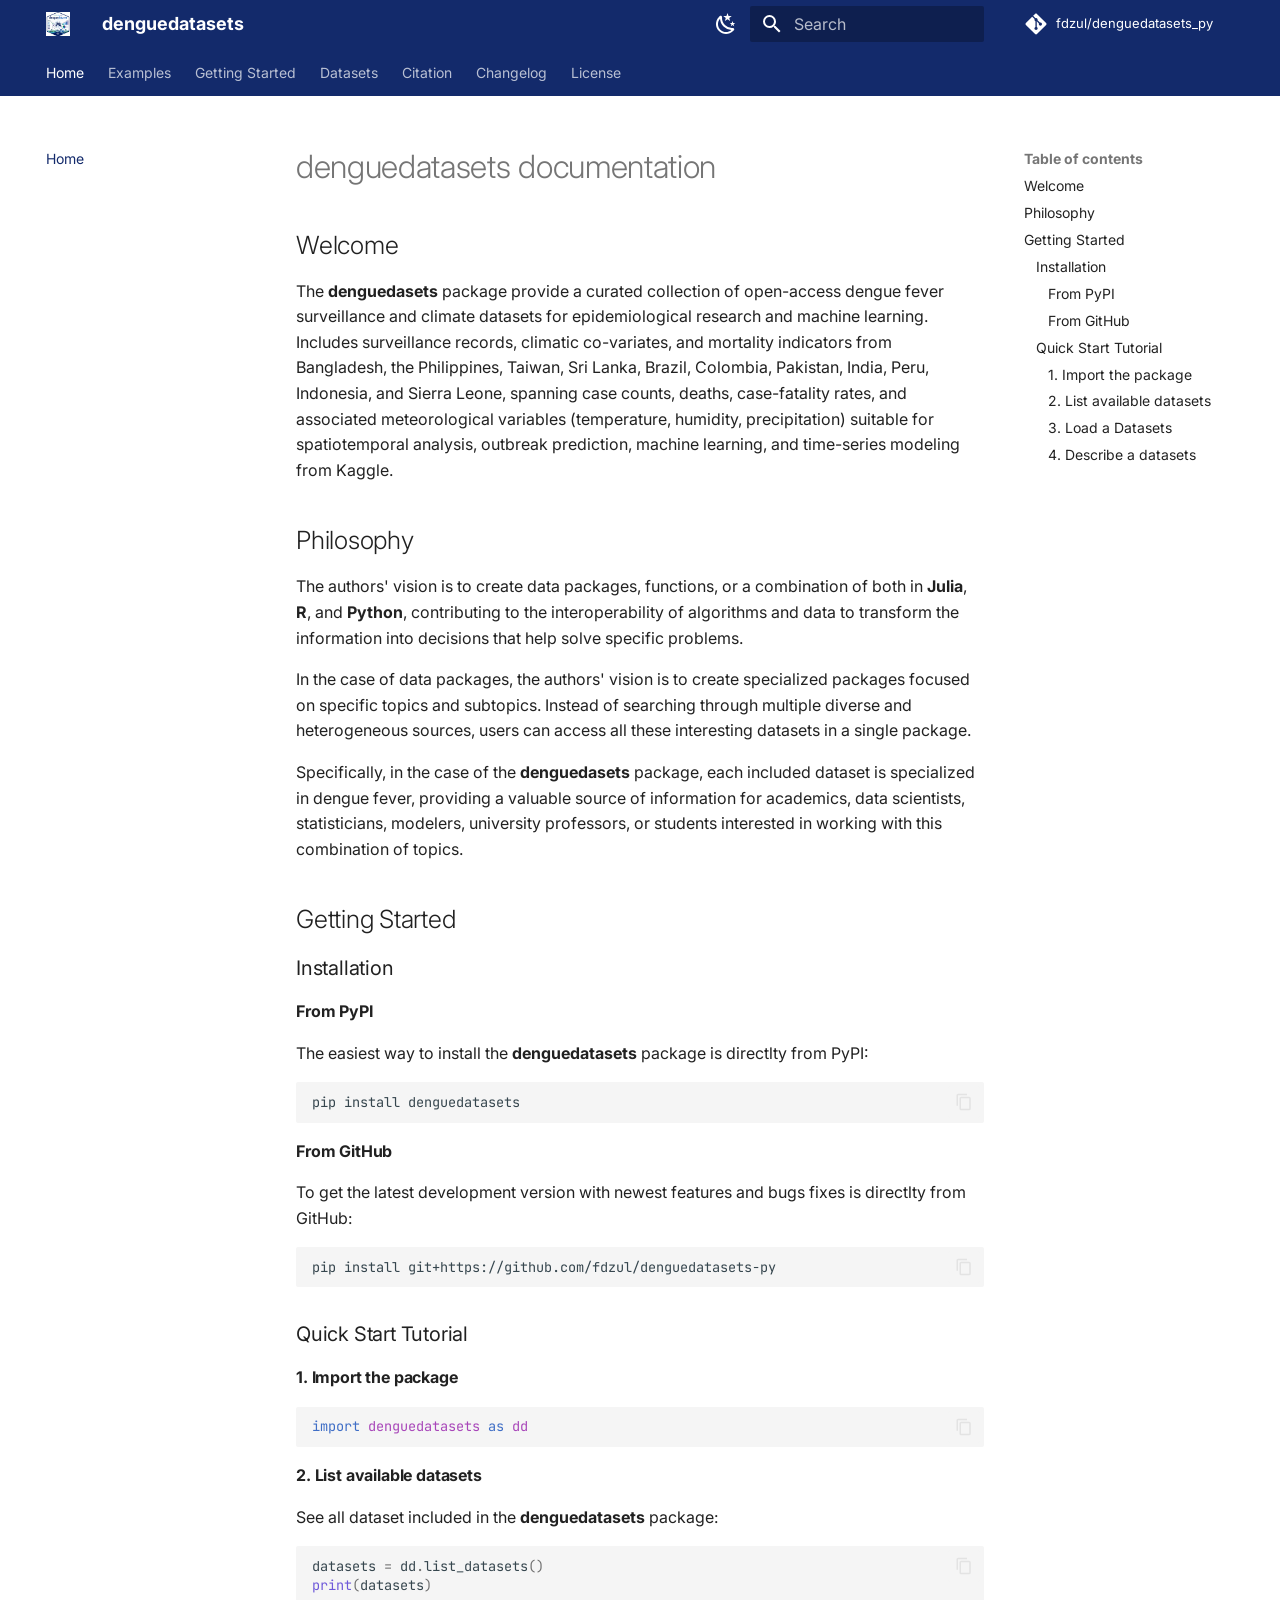
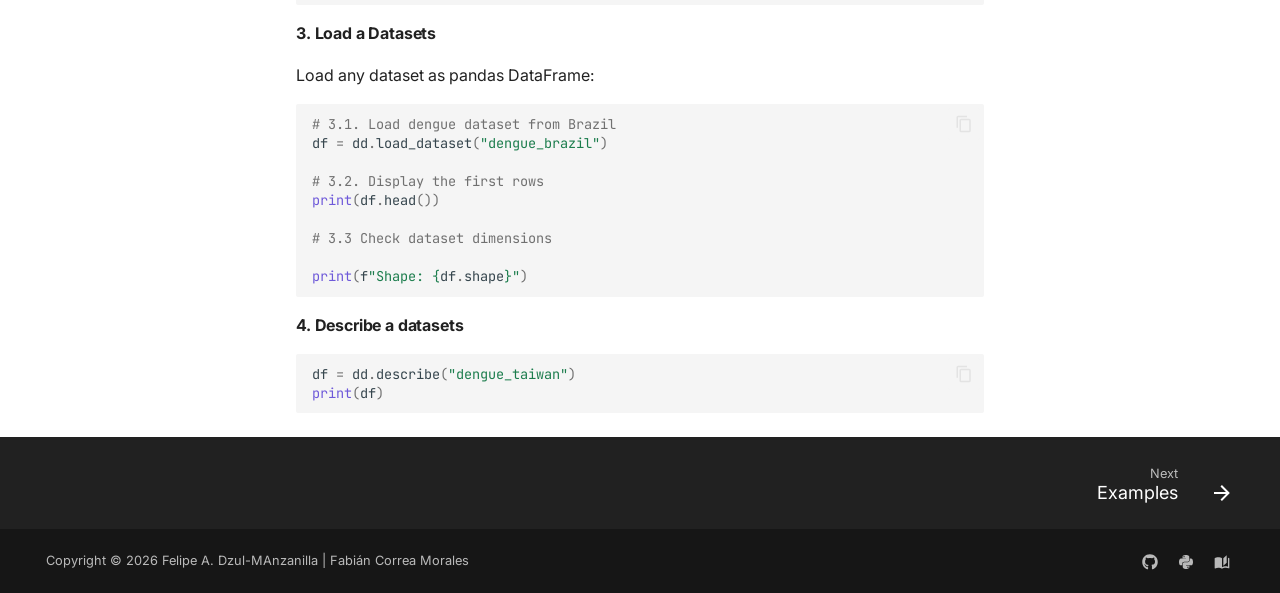
==== index.html @ 2af8ee78 "Deployed b01f54f with MkDocs version: 1.6.1" ====
<!doctype html>
<html lang="en" class="no-js">
  <head>
    
      <meta charset="utf-8">
      <meta name="viewport" content="width=device-width,initial-scale=1">
      
        <meta name="description" content="A curated collection of open-access dengue fever surveillance and climate datasets for epidemiological research and machine learning in Python.">
      
      
        <meta name="author" content="Felipe Antonio Dzul Manzanilla">
      
      
        <link rel="canonical" href="https://fdzul.github.io/denguedatasets_py/">
      
      
      
        <link rel="next" href="examples/">
      
      
        
      
      
      <link rel="icon" href="assets/logo.png">
      <meta name="generator" content="mkdocs-1.6.1, mkdocs-material-9.7.6">
    
    
      
        <title>denguedatasets</title>
      
    
    
      <link rel="stylesheet" href="assets/stylesheets/main.484c7ddc.min.css">
      
        
        <link rel="stylesheet" href="assets/stylesheets/palette.ab4e12ef.min.css">
      
      


    
    
      
    
    
      
        
        
        <link rel="preconnect" href="https://fonts.gstatic.com" crossorigin>
        <link rel="stylesheet" href="https://fonts.googleapis.com/css?family=Inter:300,300i,400,400i,700,700i%7CJetBrains+Mono:400,400i,700,700i&display=fallback">
        <style>:root{--md-text-font:"Inter";--md-code-font:"JetBrains Mono"}</style>
      
    
    
      <link rel="stylesheet" href="stylesheets/extra.css">
    
    <script>__md_scope=new URL(".",location),__md_hash=e=>[...e].reduce(((e,_)=>(e<<5)-e+_.charCodeAt(0)),0),__md_get=(e,_=localStorage,t=__md_scope)=>JSON.parse(_.getItem(t.pathname+"."+e)),__md_set=(e,_,t=localStorage,a=__md_scope)=>{try{t.setItem(a.pathname+"."+e,JSON.stringify(_))}catch(e){}}</script>
    
      

    
    
  </head>
  
  
    
    
      
    
    
    
    
    <body dir="ltr" data-md-color-scheme="default" data-md-color-primary="custom" data-md-color-accent="custom">
  
    
    <input class="md-toggle" data-md-toggle="drawer" type="checkbox" id="__drawer" autocomplete="off">
    <input class="md-toggle" data-md-toggle="search" type="checkbox" id="__search" autocomplete="off">
    <label class="md-overlay" for="__drawer"></label>
    <div data-md-component="skip">
      
        
        <a href="#denguedatasets-documentation" class="md-skip">
          Skip to content
        </a>
      
    </div>
    <div data-md-component="announce">
      
    </div>
    
    
      

<header class="md-header" data-md-component="header">
  <nav class="md-header__inner md-grid" aria-label="Header">
    <a href="." title="denguedatasets" class="md-header__button md-logo" aria-label="denguedatasets" data-md-component="logo">
      
  <img src="assets/logo.png" alt="logo">

    </a>
    <label class="md-header__button md-icon" for="__drawer">
      
      <svg xmlns="http://www.w3.org/2000/svg" viewBox="0 0 24 24"><path d="M3 6h18v2H3zm0 5h18v2H3zm0 5h18v2H3z"/></svg>
    </label>
    <div class="md-header__title" data-md-component="header-title">
      <div class="md-header__ellipsis">
        <div class="md-header__topic">
          <span class="md-ellipsis">
            denguedatasets
          </span>
        </div>
        <div class="md-header__topic" data-md-component="header-topic">
          <span class="md-ellipsis">
            
              Home
            
          </span>
        </div>
      </div>
    </div>
    
      
        <form class="md-header__option" data-md-component="palette">
  
    
    
    
    <input class="md-option" data-md-color-media="" data-md-color-scheme="default" data-md-color-primary="custom" data-md-color-accent="custom"  aria-label="Dark mode"  type="radio" name="__palette" id="__palette_0">
    
      <label class="md-header__button md-icon" title="Dark mode" for="__palette_1" hidden>
        <svg xmlns="http://www.w3.org/2000/svg" viewBox="0 0 24 24"><path d="m17.75 4.09-2.53 1.94.91 3.06-2.63-1.81-2.63 1.81.91-3.06-2.53-1.94L12.44 4l1.06-3 1.06 3zm3.5 6.91-1.64 1.25.59 1.98-1.7-1.17-1.7 1.17.59-1.98L15.75 11l2.06-.05L18.5 9l.69 1.95zm-2.28 4.95c.83-.08 1.72 1.1 1.19 1.85-.32.45-.66.87-1.08 1.27C15.17 23 8.84 23 4.94 19.07c-3.91-3.9-3.91-10.24 0-14.14.4-.4.82-.76 1.27-1.08.75-.53 1.93.36 1.85 1.19-.27 2.86.69 5.83 2.89 8.02a9.96 9.96 0 0 0 8.02 2.89m-1.64 2.02a12.08 12.08 0 0 1-7.8-3.47c-2.17-2.19-3.33-5-3.49-7.82-2.81 3.14-2.7 7.96.31 10.98 3.02 3.01 7.84 3.12 10.98.31"/></svg>
      </label>
    
  
    
    
    
    <input class="md-option" data-md-color-media="" data-md-color-scheme="slate" data-md-color-primary="custom" data-md-color-accent="custom"  aria-label="Light mode"  type="radio" name="__palette" id="__palette_1">
    
      <label class="md-header__button md-icon" title="Light mode" for="__palette_0" hidden>
        <svg xmlns="http://www.w3.org/2000/svg" viewBox="0 0 24 24"><path d="M12 7a5 5 0 0 1 5 5 5 5 0 0 1-5 5 5 5 0 0 1-5-5 5 5 0 0 1 5-5m0 2a3 3 0 0 0-3 3 3 3 0 0 0 3 3 3 3 0 0 0 3-3 3 3 0 0 0-3-3m0-7 2.39 3.42C13.65 5.15 12.84 5 12 5s-1.65.15-2.39.42zM3.34 7l4.16-.35A7.2 7.2 0 0 0 5.94 8.5c-.44.74-.69 1.5-.83 2.29zm.02 10 1.76-3.77a7.131 7.131 0 0 0 2.38 4.14zM20.65 7l-1.77 3.79a7.02 7.02 0 0 0-2.38-4.15zm-.01 10-4.14.36c.59-.51 1.12-1.14 1.54-1.86.42-.73.69-1.5.83-2.29zM12 22l-2.41-3.44c.74.27 1.55.44 2.41.44.82 0 1.63-.17 2.37-.44z"/></svg>
      </label>
    
  
</form>
      
    
    
      <script>var palette=__md_get("__palette");if(palette&&palette.color){if("(prefers-color-scheme)"===palette.color.media){var media=matchMedia("(prefers-color-scheme: light)"),input=document.querySelector(media.matches?"[data-md-color-media='(prefers-color-scheme: light)']":"[data-md-color-media='(prefers-color-scheme: dark)']");palette.color.media=input.getAttribute("data-md-color-media"),palette.color.scheme=input.getAttribute("data-md-color-scheme"),palette.color.primary=input.getAttribute("data-md-color-primary"),palette.color.accent=input.getAttribute("data-md-color-accent")}for(var[key,value]of Object.entries(palette.color))document.body.setAttribute("data-md-color-"+key,value)}</script>
    
    
    
      
      
        <label class="md-header__button md-icon" for="__search">
          
          <svg xmlns="http://www.w3.org/2000/svg" viewBox="0 0 24 24"><path d="M9.5 3A6.5 6.5 0 0 1 16 9.5c0 1.61-.59 3.09-1.56 4.23l.27.27h.79l5 5-1.5 1.5-5-5v-.79l-.27-.27A6.52 6.52 0 0 1 9.5 16 6.5 6.5 0 0 1 3 9.5 6.5 6.5 0 0 1 9.5 3m0 2C7 5 5 7 5 9.5S7 14 9.5 14 14 12 14 9.5 12 5 9.5 5"/></svg>
        </label>
        <div class="md-search" data-md-component="search" role="dialog">
  <label class="md-search__overlay" for="__search"></label>
  <div class="md-search__inner" role="search">
    <form class="md-search__form" name="search">
      <input type="text" class="md-search__input" name="query" aria-label="Search" placeholder="Search" autocapitalize="off" autocorrect="off" autocomplete="off" spellcheck="false" data-md-component="search-query" required>
      <label class="md-search__icon md-icon" for="__search">
        
        <svg xmlns="http://www.w3.org/2000/svg" viewBox="0 0 24 24"><path d="M9.5 3A6.5 6.5 0 0 1 16 9.5c0 1.61-.59 3.09-1.56 4.23l.27.27h.79l5 5-1.5 1.5-5-5v-.79l-.27-.27A6.52 6.52 0 0 1 9.5 16 6.5 6.5 0 0 1 3 9.5 6.5 6.5 0 0 1 9.5 3m0 2C7 5 5 7 5 9.5S7 14 9.5 14 14 12 14 9.5 12 5 9.5 5"/></svg>
        
        <svg xmlns="http://www.w3.org/2000/svg" viewBox="0 0 24 24"><path d="M20 11v2H8l5.5 5.5-1.42 1.42L4.16 12l7.92-7.92L13.5 5.5 8 11z"/></svg>
      </label>
      <nav class="md-search__options" aria-label="Search">
        
          <a href="javascript:void(0)" class="md-search__icon md-icon" title="Share" aria-label="Share" data-clipboard data-clipboard-text="" data-md-component="search-share" tabindex="-1">
            
            <svg xmlns="http://www.w3.org/2000/svg" viewBox="0 0 24 24"><path d="M18 16.08c-.76 0-1.44.3-1.96.77L8.91 12.7c.05-.23.09-.46.09-.7s-.04-.47-.09-.7l7.05-4.11c.54.5 1.25.81 2.04.81a3 3 0 0 0 3-3 3 3 0 0 0-3-3 3 3 0 0 0-3 3c0 .24.04.47.09.7L8.04 9.81C7.5 9.31 6.79 9 6 9a3 3 0 0 0-3 3 3 3 0 0 0 3 3c.79 0 1.5-.31 2.04-.81l7.12 4.15c-.05.21-.08.43-.08.66 0 1.61 1.31 2.91 2.92 2.91s2.92-1.3 2.92-2.91A2.92 2.92 0 0 0 18 16.08"/></svg>
          </a>
        
        <button type="reset" class="md-search__icon md-icon" title="Clear" aria-label="Clear" tabindex="-1">
          
          <svg xmlns="http://www.w3.org/2000/svg" viewBox="0 0 24 24"><path d="M19 6.41 17.59 5 12 10.59 6.41 5 5 6.41 10.59 12 5 17.59 6.41 19 12 13.41 17.59 19 19 17.59 13.41 12z"/></svg>
        </button>
      </nav>
      
        <div class="md-search__suggest" data-md-component="search-suggest"></div>
      
    </form>
    <div class="md-search__output">
      <div class="md-search__scrollwrap" tabindex="0" data-md-scrollfix>
        <div class="md-search-result" data-md-component="search-result">
          <div class="md-search-result__meta">
            Initializing search
          </div>
          <ol class="md-search-result__list" role="presentation"></ol>
        </div>
      </div>
    </div>
  </div>
</div>
      
    
    
      <div class="md-header__source">
        <a href="https://github.com/fdzul/denguedatasets_py" title="Go to repository" class="md-source" data-md-component="source">
  <div class="md-source__icon md-icon">
    
    <svg xmlns="http://www.w3.org/2000/svg" viewBox="0 0 448 512"><!--! Font Awesome Free 7.1.0 by @fontawesome - https://fontawesome.com License - https://fontawesome.com/license/free (Icons: CC BY 4.0, Fonts: SIL OFL 1.1, Code: MIT License) Copyright 2025 Fonticons, Inc.--><path d="M439.6 236.1 244 40.5c-5.4-5.5-12.8-8.5-20.4-8.5s-15 3-20.4 8.4L162.5 81l51.5 51.5c27.1-9.1 52.7 16.8 43.4 43.7l49.7 49.7c34.2-11.8 61.2 31 35.5 56.7-26.5 26.5-70.2-2.9-56-37.3L240.3 199v121.9c25.3 12.5 22.3 41.8 9.1 55-6.4 6.4-15.2 10.1-24.3 10.1s-17.8-3.6-24.3-10.1c-17.6-17.6-11.1-46.9 11.2-56v-123c-20.8-8.5-24.6-30.7-18.6-45L142.6 101 8.5 235.1C3 240.6 0 247.9 0 255.5s3 15 8.5 20.4l195.6 195.7c5.4 5.4 12.7 8.4 20.4 8.4s15-3 20.4-8.4l194.7-194.7c5.4-5.4 8.4-12.8 8.4-20.4s-3-15-8.4-20.4"/></svg>
  </div>
  <div class="md-source__repository">
    fdzul/denguedatasets_py
  </div>
</a>
      </div>
    
  </nav>
  
</header>
    
    <div class="md-container" data-md-component="container">
      
      
        
          
            
<nav class="md-tabs" aria-label="Tabs" data-md-component="tabs">
  <div class="md-grid">
    <ul class="md-tabs__list">
      
        
  
  
  
    
  
  
    <li class="md-tabs__item md-tabs__item--active">
      <a href="." class="md-tabs__link">
        
  
  
    
  
  Home

      </a>
    </li>
  

      
        
  
  
  
  
    <li class="md-tabs__item">
      <a href="examples/" class="md-tabs__link">
        
  
  
    
  
  Examples

      </a>
    </li>
  

      
        
  
  
  
  
    
    
      <li class="md-tabs__item">
        <a href="quickstart/" class="md-tabs__link">
          
  
  
    
  
  Getting Started

        </a>
      </li>
    
  

      
        
  
  
  
  
    
    
      <li class="md-tabs__item">
        <a href="datasets/" class="md-tabs__link">
          
  
  
    
  
  Datasets

        </a>
      </li>
    
  

      
        
  
  
  
  
    
    
      <li class="md-tabs__item">
        <a href="citation/" class="md-tabs__link">
          
  
  
    
  
  Citation

        </a>
      </li>
    
  

      
        
  
  
  
  
    
    
      <li class="md-tabs__item">
        <a href="changelog/" class="md-tabs__link">
          
  
  
    
  
  Changelog

        </a>
      </li>
    
  

      
        
  
  
  
  
    
    
      <li class="md-tabs__item">
        <a href="license/" class="md-tabs__link">
          
  
  
    
  
  License

        </a>
      </li>
    
  

      
    </ul>
  </div>
</nav>
          
        
      
      <main class="md-main" data-md-component="main">
        <div class="md-main__inner md-grid">
          
            
              
              <div class="md-sidebar md-sidebar--primary" data-md-component="sidebar" data-md-type="navigation" >
                <div class="md-sidebar__scrollwrap">
                  <div class="md-sidebar__inner">
                    


  


<nav class="md-nav md-nav--primary md-nav--lifted" aria-label="Navigation" data-md-level="0">
  <label class="md-nav__title" for="__drawer">
    <a href="." title="denguedatasets" class="md-nav__button md-logo" aria-label="denguedatasets" data-md-component="logo">
      
  <img src="assets/logo.png" alt="logo">

    </a>
    denguedatasets
  </label>
  
    <div class="md-nav__source">
      <a href="https://github.com/fdzul/denguedatasets_py" title="Go to repository" class="md-source" data-md-component="source">
  <div class="md-source__icon md-icon">
    
    <svg xmlns="http://www.w3.org/2000/svg" viewBox="0 0 448 512"><!--! Font Awesome Free 7.1.0 by @fontawesome - https://fontawesome.com License - https://fontawesome.com/license/free (Icons: CC BY 4.0, Fonts: SIL OFL 1.1, Code: MIT License) Copyright 2025 Fonticons, Inc.--><path d="M439.6 236.1 244 40.5c-5.4-5.5-12.8-8.5-20.4-8.5s-15 3-20.4 8.4L162.5 81l51.5 51.5c27.1-9.1 52.7 16.8 43.4 43.7l49.7 49.7c34.2-11.8 61.2 31 35.5 56.7-26.5 26.5-70.2-2.9-56-37.3L240.3 199v121.9c25.3 12.5 22.3 41.8 9.1 55-6.4 6.4-15.2 10.1-24.3 10.1s-17.8-3.6-24.3-10.1c-17.6-17.6-11.1-46.9 11.2-56v-123c-20.8-8.5-24.6-30.7-18.6-45L142.6 101 8.5 235.1C3 240.6 0 247.9 0 255.5s3 15 8.5 20.4l195.6 195.7c5.4 5.4 12.7 8.4 20.4 8.4s15-3 20.4-8.4l194.7-194.7c5.4-5.4 8.4-12.8 8.4-20.4s-3-15-8.4-20.4"/></svg>
  </div>
  <div class="md-source__repository">
    fdzul/denguedatasets_py
  </div>
</a>
    </div>
  
  <ul class="md-nav__list" data-md-scrollfix>
    
      
      
  
  
    
  
  
  
    <li class="md-nav__item md-nav__item--active">
      
      <input class="md-nav__toggle md-toggle" type="checkbox" id="__toc">
      
      
        
      
      
        <label class="md-nav__link md-nav__link--active" for="__toc">
          
  
  
  <span class="md-ellipsis">
    
  
    Home
  

    
  </span>
  
  

          <span class="md-nav__icon md-icon"></span>
        </label>
      
      <a href="." class="md-nav__link md-nav__link--active">
        
  
  
  <span class="md-ellipsis">
    
  
    Home
  

    
  </span>
  
  

      </a>
      
        

<nav class="md-nav md-nav--secondary" aria-label="Table of contents">
  
  
  
    
  
  
    <label class="md-nav__title" for="__toc">
      <span class="md-nav__icon md-icon"></span>
      Table of contents
    </label>
    <ul class="md-nav__list" data-md-component="toc" data-md-scrollfix>
      
        <li class="md-nav__item">
  <a href="#welcome" class="md-nav__link">
    <span class="md-ellipsis">
      
        Welcome
      
    </span>
  </a>
  
</li>
      
        <li class="md-nav__item">
  <a href="#philosophy" class="md-nav__link">
    <span class="md-ellipsis">
      
        Philosophy
      
    </span>
  </a>
  
</li>
      
        <li class="md-nav__item">
  <a href="#getting-started" class="md-nav__link">
    <span class="md-ellipsis">
      
        Getting Started
      
    </span>
  </a>
  
    <nav class="md-nav" aria-label="Getting Started">
      <ul class="md-nav__list">
        
          <li class="md-nav__item">
  <a href="#installation" class="md-nav__link">
    <span class="md-ellipsis">
      
        Installation
      
    </span>
  </a>
  
    <nav class="md-nav" aria-label="Installation">
      <ul class="md-nav__list">
        
          <li class="md-nav__item">
  <a href="#from-pypi" class="md-nav__link">
    <span class="md-ellipsis">
      
        From PyPI
      
    </span>
  </a>
  
</li>
        
          <li class="md-nav__item">
  <a href="#from-github" class="md-nav__link">
    <span class="md-ellipsis">
      
        From GitHub
      
    </span>
  </a>
  
</li>
        
      </ul>
    </nav>
  
</li>
        
          <li class="md-nav__item">
  <a href="#quick-start-tutorial" class="md-nav__link">
    <span class="md-ellipsis">
      
        Quick Start Tutorial
      
    </span>
  </a>
  
    <nav class="md-nav" aria-label="Quick Start Tutorial">
      <ul class="md-nav__list">
        
          <li class="md-nav__item">
  <a href="#1-import-the-package" class="md-nav__link">
    <span class="md-ellipsis">
      
        1. Import the package
      
    </span>
  </a>
  
</li>
        
          <li class="md-nav__item">
  <a href="#2-list-available-datasets" class="md-nav__link">
    <span class="md-ellipsis">
      
        2. List available datasets
      
    </span>
  </a>
  
</li>
        
          <li class="md-nav__item">
  <a href="#3-load-a-datasets" class="md-nav__link">
    <span class="md-ellipsis">
      
        3. Load a Datasets
      
    </span>
  </a>
  
</li>
        
          <li class="md-nav__item">
  <a href="#4-describe-a-datasets" class="md-nav__link">
    <span class="md-ellipsis">
      
        4. Describe a datasets
      
    </span>
  </a>
  
</li>
        
      </ul>
    </nav>
  
</li>
        
      </ul>
    </nav>
  
</li>
      
    </ul>
  
</nav>
      
    </li>
  

    
      
      
  
  
  
  
    <li class="md-nav__item">
      <a href="examples/" class="md-nav__link">
        
  
  
  <span class="md-ellipsis">
    
  
    Examples
  

    
  </span>
  
  

      </a>
    </li>
  

    
      
      
  
  
  
  
    
    
      
        
      
    
    
    
      
      
        
      
    
    
    <li class="md-nav__item md-nav__item--nested">
      
        
        
          
        
        <input class="md-nav__toggle md-toggle md-toggle--indeterminate" type="checkbox" id="__nav_3" >
        
          
          <label class="md-nav__link" for="__nav_3" id="__nav_3_label" tabindex="0">
            
  
  
  <span class="md-ellipsis">
    
  
    Getting Started
  

    
  </span>
  
  

            <span class="md-nav__icon md-icon"></span>
          </label>
        
        <nav class="md-nav" data-md-level="1" aria-labelledby="__nav_3_label" aria-expanded="false">
          <label class="md-nav__title" for="__nav_3">
            <span class="md-nav__icon md-icon"></span>
            
  
    Getting Started
  

          </label>
          <ul class="md-nav__list" data-md-scrollfix>
            
              
                
  
  
  
  
    <li class="md-nav__item">
      <a href="quickstart/" class="md-nav__link">
        
  
  
  <span class="md-ellipsis">
    
  
    Quick Start
  

    
  </span>
  
  

      </a>
    </li>
  

              
            
          </ul>
        </nav>
      
    </li>
  

    
      
      
  
  
  
  
    
    
      
        
      
    
    
    
      
      
        
      
    
    
    <li class="md-nav__item md-nav__item--nested">
      
        
        
          
        
        <input class="md-nav__toggle md-toggle md-toggle--indeterminate" type="checkbox" id="__nav_4" >
        
          
          <label class="md-nav__link" for="__nav_4" id="__nav_4_label" tabindex="0">
            
  
  
  <span class="md-ellipsis">
    
  
    Datasets
  

    
  </span>
  
  

            <span class="md-nav__icon md-icon"></span>
          </label>
        
        <nav class="md-nav" data-md-level="1" aria-labelledby="__nav_4_label" aria-expanded="false">
          <label class="md-nav__title" for="__nav_4">
            <span class="md-nav__icon md-icon"></span>
            
  
    Datasets
  

          </label>
          <ul class="md-nav__list" data-md-scrollfix>
            
              
                
  
  
  
  
    <li class="md-nav__item">
      <a href="datasets/" class="md-nav__link">
        
  
  
  <span class="md-ellipsis">
    
  
    Overview
  

    
  </span>
  
  

      </a>
    </li>
  

              
            
          </ul>
        </nav>
      
    </li>
  

    
      
      
  
  
  
  
    
    
      
        
      
    
    
    
      
      
        
      
    
    
    <li class="md-nav__item md-nav__item--nested">
      
        
        
          
        
        <input class="md-nav__toggle md-toggle md-toggle--indeterminate" type="checkbox" id="__nav_5" >
        
          
          <label class="md-nav__link" for="__nav_5" id="__nav_5_label" tabindex="0">
            
  
  
  <span class="md-ellipsis">
    
  
    Citation
  

    
  </span>
  
  

            <span class="md-nav__icon md-icon"></span>
          </label>
        
        <nav class="md-nav" data-md-level="1" aria-labelledby="__nav_5_label" aria-expanded="false">
          <label class="md-nav__title" for="__nav_5">
            <span class="md-nav__icon md-icon"></span>
            
  
    Citation
  

          </label>
          <ul class="md-nav__list" data-md-scrollfix>
            
              
                
  
  
  
  
    <li class="md-nav__item">
      <a href="citation/" class="md-nav__link">
        
  
  
  <span class="md-ellipsis">
    
  
    How to Cite
  

    
  </span>
  
  

      </a>
    </li>
  

              
            
          </ul>
        </nav>
      
    </li>
  

    
      
      
  
  
  
  
    
    
      
        
      
    
    
    
      
      
        
      
    
    
    <li class="md-nav__item md-nav__item--nested">
      
        
        
          
        
        <input class="md-nav__toggle md-toggle md-toggle--indeterminate" type="checkbox" id="__nav_6" >
        
          
          <label class="md-nav__link" for="__nav_6" id="__nav_6_label" tabindex="0">
            
  
  
  <span class="md-ellipsis">
    
  
    Changelog
  

    
  </span>
  
  

            <span class="md-nav__icon md-icon"></span>
          </label>
        
        <nav class="md-nav" data-md-level="1" aria-labelledby="__nav_6_label" aria-expanded="false">
          <label class="md-nav__title" for="__nav_6">
            <span class="md-nav__icon md-icon"></span>
            
  
    Changelog
  

          </label>
          <ul class="md-nav__list" data-md-scrollfix>
            
              
                
  
  
  
  
    <li class="md-nav__item">
      <a href="changelog/" class="md-nav__link">
        
  
  
  <span class="md-ellipsis">
    
  
    Releases
  

    
  </span>
  
  

      </a>
    </li>
  

              
            
          </ul>
        </nav>
      
    </li>
  

    
      
      
  
  
  
  
    
    
      
        
      
    
    
    
      
      
        
      
    
    
    <li class="md-nav__item md-nav__item--nested">
      
        
        
          
        
        <input class="md-nav__toggle md-toggle md-toggle--indeterminate" type="checkbox" id="__nav_7" >
        
          
          <label class="md-nav__link" for="__nav_7" id="__nav_7_label" tabindex="0">
            
  
  
  <span class="md-ellipsis">
    
  
    License
  

    
  </span>
  
  

            <span class="md-nav__icon md-icon"></span>
          </label>
        
        <nav class="md-nav" data-md-level="1" aria-labelledby="__nav_7_label" aria-expanded="false">
          <label class="md-nav__title" for="__nav_7">
            <span class="md-nav__icon md-icon"></span>
            
  
    License
  

          </label>
          <ul class="md-nav__list" data-md-scrollfix>
            
              
                
  
  
  
  
    <li class="md-nav__item">
      <a href="license/" class="md-nav__link">
        
  
  
  <span class="md-ellipsis">
    
  
    GNU General Public License v3.0 (GPL-3.0) License
  

    
  </span>
  
  

      </a>
    </li>
  

              
            
          </ul>
        </nav>
      
    </li>
  

    
  </ul>
</nav>
                  </div>
                </div>
              </div>
            
            
              
              <div class="md-sidebar md-sidebar--secondary" data-md-component="sidebar" data-md-type="toc" >
                <div class="md-sidebar__scrollwrap">
                  <div class="md-sidebar__inner">
                    

<nav class="md-nav md-nav--secondary" aria-label="Table of contents">
  
  
  
    
  
  
    <label class="md-nav__title" for="__toc">
      <span class="md-nav__icon md-icon"></span>
      Table of contents
    </label>
    <ul class="md-nav__list" data-md-component="toc" data-md-scrollfix>
      
        <li class="md-nav__item">
  <a href="#welcome" class="md-nav__link">
    <span class="md-ellipsis">
      
        Welcome
      
    </span>
  </a>
  
</li>
      
        <li class="md-nav__item">
  <a href="#philosophy" class="md-nav__link">
    <span class="md-ellipsis">
      
        Philosophy
      
    </span>
  </a>
  
</li>
      
        <li class="md-nav__item">
  <a href="#getting-started" class="md-nav__link">
    <span class="md-ellipsis">
      
        Getting Started
      
    </span>
  </a>
  
    <nav class="md-nav" aria-label="Getting Started">
      <ul class="md-nav__list">
        
          <li class="md-nav__item">
  <a href="#installation" class="md-nav__link">
    <span class="md-ellipsis">
      
        Installation
      
    </span>
  </a>
  
    <nav class="md-nav" aria-label="Installation">
      <ul class="md-nav__list">
        
          <li class="md-nav__item">
  <a href="#from-pypi" class="md-nav__link">
    <span class="md-ellipsis">
      
        From PyPI
      
    </span>
  </a>
  
</li>
        
          <li class="md-nav__item">
  <a href="#from-github" class="md-nav__link">
    <span class="md-ellipsis">
      
        From GitHub
      
    </span>
  </a>
  
</li>
        
      </ul>
    </nav>
  
</li>
        
          <li class="md-nav__item">
  <a href="#quick-start-tutorial" class="md-nav__link">
    <span class="md-ellipsis">
      
        Quick Start Tutorial
      
    </span>
  </a>
  
    <nav class="md-nav" aria-label="Quick Start Tutorial">
      <ul class="md-nav__list">
        
          <li class="md-nav__item">
  <a href="#1-import-the-package" class="md-nav__link">
    <span class="md-ellipsis">
      
        1. Import the package
      
    </span>
  </a>
  
</li>
        
          <li class="md-nav__item">
  <a href="#2-list-available-datasets" class="md-nav__link">
    <span class="md-ellipsis">
      
        2. List available datasets
      
    </span>
  </a>
  
</li>
        
          <li class="md-nav__item">
  <a href="#3-load-a-datasets" class="md-nav__link">
    <span class="md-ellipsis">
      
        3. Load a Datasets
      
    </span>
  </a>
  
</li>
        
          <li class="md-nav__item">
  <a href="#4-describe-a-datasets" class="md-nav__link">
    <span class="md-ellipsis">
      
        4. Describe a datasets
      
    </span>
  </a>
  
</li>
        
      </ul>
    </nav>
  
</li>
        
      </ul>
    </nav>
  
</li>
      
    </ul>
  
</nav>
                  </div>
                </div>
              </div>
            
          
          
            <div class="md-content" data-md-component="content">
              
              <article class="md-content__inner md-typeset">
                
                  


  
  


<h1 id="denguedatasets-documentation">denguedatasets documentation<a class="headerlink" href="#denguedatasets-documentation" title="Permanent link">&para;</a></h1>
<h2 id="welcome">Welcome<a class="headerlink" href="#welcome" title="Permanent link">&para;</a></h2>
<p>The <strong>denguedasets</strong> package provide a curated collection of open-access dengue fever surveillance and climate datasets for epidemiological research and machine learning. Includes surveillance records, climatic co-variates, and mortality indicators from Bangladesh, the Philippines, Taiwan, Sri Lanka, Brazil, Colombia, Pakistan, India, Peru, Indonesia, and Sierra Leone, spanning case counts, deaths, case-fatality rates, and associated meteorological variables (temperature, humidity, precipitation) suitable for spatiotemporal analysis, outbreak prediction, machine learning, and time-series modeling from Kaggle.</p>
<h2 id="philosophy">Philosophy<a class="headerlink" href="#philosophy" title="Permanent link">&para;</a></h2>
<p>The authors' vision is to create data packages, functions, or a combination of both in <strong>Julia</strong>, <strong>R</strong>, and <strong>Python</strong>, contributing to the interoperability of algorithms and data to transform the information into decisions that help solve specific problems.</p>
<p>In the case of data packages, the authors' vision is to create specialized packages focused on specific topics and subtopics. Instead of searching through multiple diverse and heterogeneous sources, users can access all these interesting datasets in a single package.</p>
<p>Specifically, in the case of the <strong>denguedasets</strong> package, each included dataset is specialized in dengue fever, providing a valuable source of information for academics, data scientists, statisticians, modelers, university professors, or students interested in working with this combination of topics.</p>
<h2 id="getting-started">Getting Started<a class="headerlink" href="#getting-started" title="Permanent link">&para;</a></h2>
<h3 id="installation">Installation<a class="headerlink" href="#installation" title="Permanent link">&para;</a></h3>
<h4 id="from-pypi">From  PyPI<a class="headerlink" href="#from-pypi" title="Permanent link">&para;</a></h4>
<p>The easiest way to install the <strong>denguedatasets</strong> package is directlty from PyPI:</p>
<div class="highlight"><pre><span></span><code><a id="__codelineno-0-1" name="__codelineno-0-1" href="#__codelineno-0-1"></a>pip<span class="w"> </span>install<span class="w"> </span>denguedatasets
</code></pre></div>
<h4 id="from-github">From GitHub<a class="headerlink" href="#from-github" title="Permanent link">&para;</a></h4>
<p>To get the latest development version with newest features and bugs fixes is directlty from GitHub:</p>
<div class="highlight"><pre><span></span><code><a id="__codelineno-1-1" name="__codelineno-1-1" href="#__codelineno-1-1"></a>pip<span class="w"> </span>install<span class="w"> </span>git+https://github.com/fdzul/denguedatasets-py
</code></pre></div>
<h3 id="quick-start-tutorial">Quick Start Tutorial<a class="headerlink" href="#quick-start-tutorial" title="Permanent link">&para;</a></h3>
<h4 id="1-import-the-package">1. Import the package<a class="headerlink" href="#1-import-the-package" title="Permanent link">&para;</a></h4>
<div class="highlight"><pre><span></span><code><a id="__codelineno-2-1" name="__codelineno-2-1" href="#__codelineno-2-1"></a><span class="kn">import</span><span class="w"> </span><span class="nn">denguedatasets</span><span class="w"> </span><span class="k">as</span><span class="w"> </span><span class="nn">dd</span>
</code></pre></div>
<h4 id="2-list-available-datasets">2. List available datasets<a class="headerlink" href="#2-list-available-datasets" title="Permanent link">&para;</a></h4>
<p>See all dataset included in the <strong>denguedatasets</strong> package:</p>
<div class="highlight"><pre><span></span><code><a id="__codelineno-3-1" name="__codelineno-3-1" href="#__codelineno-3-1"></a><span class="n">datasets</span> <span class="o">=</span> <span class="n">dd</span><span class="o">.</span><span class="n">list_datasets</span><span class="p">()</span>
<a id="__codelineno-3-2" name="__codelineno-3-2" href="#__codelineno-3-2"></a><span class="nb">print</span><span class="p">(</span><span class="n">datasets</span><span class="p">)</span>
</code></pre></div>
<h4 id="3-load-a-datasets">3. Load a Datasets<a class="headerlink" href="#3-load-a-datasets" title="Permanent link">&para;</a></h4>
<p>Load any dataset as pandas DataFrame:</p>
<div class="highlight"><pre><span></span><code><a id="__codelineno-4-1" name="__codelineno-4-1" href="#__codelineno-4-1"></a><span class="c1"># 3.1. Load dengue dataset from Brazil</span>
<a id="__codelineno-4-2" name="__codelineno-4-2" href="#__codelineno-4-2"></a><span class="n">df</span> <span class="o">=</span> <span class="n">dd</span><span class="o">.</span><span class="n">load_dataset</span><span class="p">(</span><span class="s2">&quot;dengue_brazil&quot;</span><span class="p">)</span>
<a id="__codelineno-4-3" name="__codelineno-4-3" href="#__codelineno-4-3"></a>
<a id="__codelineno-4-4" name="__codelineno-4-4" href="#__codelineno-4-4"></a><span class="c1"># 3.2. Display the first rows</span>
<a id="__codelineno-4-5" name="__codelineno-4-5" href="#__codelineno-4-5"></a><span class="nb">print</span><span class="p">(</span><span class="n">df</span><span class="o">.</span><span class="n">head</span><span class="p">())</span>
<a id="__codelineno-4-6" name="__codelineno-4-6" href="#__codelineno-4-6"></a>
<a id="__codelineno-4-7" name="__codelineno-4-7" href="#__codelineno-4-7"></a><span class="c1"># 3.3 Check dataset dimensions</span>
<a id="__codelineno-4-8" name="__codelineno-4-8" href="#__codelineno-4-8"></a>
<a id="__codelineno-4-9" name="__codelineno-4-9" href="#__codelineno-4-9"></a><span class="nb">print</span><span class="p">(</span><span class="sa">f</span><span class="s2">&quot;Shape: </span><span class="si">{</span><span class="n">df</span><span class="o">.</span><span class="n">shape</span><span class="si">}</span><span class="s2">&quot;</span><span class="p">)</span>
</code></pre></div>
<h4 id="4-describe-a-datasets">4. Describe a datasets<a class="headerlink" href="#4-describe-a-datasets" title="Permanent link">&para;</a></h4>
<div class="highlight"><pre><span></span><code><a id="__codelineno-5-1" name="__codelineno-5-1" href="#__codelineno-5-1"></a><span class="n">df</span> <span class="o">=</span> <span class="n">dd</span><span class="o">.</span><span class="n">describe</span><span class="p">(</span><span class="s2">&quot;dengue_taiwan&quot;</span><span class="p">)</span>
<a id="__codelineno-5-2" name="__codelineno-5-2" href="#__codelineno-5-2"></a><span class="nb">print</span><span class="p">(</span><span class="n">df</span><span class="p">)</span>
</code></pre></div>












                
              </article>
            </div>
          
          
  <script>var tabs=__md_get("__tabs");if(Array.isArray(tabs))e:for(var set of document.querySelectorAll(".tabbed-set")){var labels=set.querySelector(".tabbed-labels");for(var tab of tabs)for(var label of labels.getElementsByTagName("label"))if(label.innerText.trim()===tab){var input=document.getElementById(label.htmlFor);input.checked=!0;continue e}}</script>

<script>var target=document.getElementById(location.hash.slice(1));target&&target.name&&(target.checked=target.name.startsWith("__tabbed_"))</script>
        </div>
        
          <button type="button" class="md-top md-icon" data-md-component="top" hidden>
  
  <svg xmlns="http://www.w3.org/2000/svg" viewBox="0 0 24 24"><path d="M13 20h-2V8l-5.5 5.5-1.42-1.42L12 4.16l7.92 7.92-1.42 1.42L13 8z"/></svg>
  Back to top
</button>
        
      </main>
      
        <footer class="md-footer">
  
    
      
      <nav class="md-footer__inner md-grid" aria-label="Footer" >
        
        
          
          <a href="examples/" class="md-footer__link md-footer__link--next" aria-label="Next: Examples">
            <div class="md-footer__title">
              <span class="md-footer__direction">
                Next
              </span>
              <div class="md-ellipsis">
                Examples
              </div>
            </div>
            <div class="md-footer__button md-icon">
              
              <svg xmlns="http://www.w3.org/2000/svg" viewBox="0 0 24 24"><path d="M4 11v2h12l-5.5 5.5 1.42 1.42L19.84 12l-7.92-7.92L10.5 5.5 16 11z"/></svg>
            </div>
          </a>
        
      </nav>
    
  
  <div class="md-footer-meta md-typeset">
    <div class="md-footer-meta__inner md-grid">
      <div class="md-copyright">
  
    <div class="md-copyright__highlight">
      Copyright © 2026 Felipe A. Dzul-MAnzanilla | Fabián Correa Morales
    </div>
  
  
</div>
      
        
<div class="md-social">
  
    
    
    
    
      
      
    
    <a href="https://github.com/fdzul" target="_blank" rel="noopener" title="github.com" class="md-social__link">
      <svg xmlns="http://www.w3.org/2000/svg" viewBox="0 0 512 512"><!--! Font Awesome Free 7.1.0 by @fontawesome - https://fontawesome.com License - https://fontawesome.com/license/free (Icons: CC BY 4.0, Fonts: SIL OFL 1.1, Code: MIT License) Copyright 2025 Fonticons, Inc.--><path d="M173.9 397.4c0 2-2.3 3.6-5.2 3.6-3.3.3-5.6-1.3-5.6-3.6 0-2 2.3-3.6 5.2-3.6 3-.3 5.6 1.3 5.6 3.6m-31.1-4.5c-.7 2 1.3 4.3 4.3 4.9 2.6 1 5.6 0 6.2-2s-1.3-4.3-4.3-5.2c-2.6-.7-5.5.3-6.2 2.3m44.2-1.7c-2.9.7-4.9 2.6-4.6 4.9.3 2 2.9 3.3 5.9 2.6 2.9-.7 4.9-2.6 4.6-4.6-.3-1.9-3-3.2-5.9-2.9M252.8 8C114.1 8 8 113.3 8 252c0 110.9 69.8 205.8 169.5 239.2 12.8 2.3 17.3-5.6 17.3-12.1 0-6.2-.3-40.4-.3-61.4 0 0-70 15-84.7-29.8 0 0-11.4-29.1-27.8-36.6 0 0-22.9-15.7 1.6-15.4 0 0 24.9 2 38.6 25.8 21.9 38.6 58.6 27.5 72.9 20.9 2.3-16 8.8-27.1 16-33.7-55.9-6.2-112.3-14.3-112.3-110.5 0-27.5 7.6-41.3 23.6-58.9-2.6-6.5-11.1-33.3 2.6-67.9 20.9-6.5 69 27 69 27 20-5.6 41.5-8.5 62.8-8.5s42.8 2.9 62.8 8.5c0 0 48.1-33.6 69-27 13.7 34.7 5.2 61.4 2.6 67.9 16 17.7 25.8 31.5 25.8 58.9 0 96.5-58.9 104.2-114.8 110.5 9.2 7.9 17 22.9 17 46.4 0 33.7-.3 75.4-.3 83.6 0 6.5 4.6 14.4 17.3 12.1C436.2 457.8 504 362.9 504 252 504 113.3 391.5 8 252.8 8M105.2 352.9c-1.3 1-1 3.3.7 5.2 1.6 1.6 3.9 2.3 5.2 1 1.3-1 1-3.3-.7-5.2-1.6-1.6-3.9-2.3-5.2-1m-10.8-8.1c-.7 1.3.3 2.9 2.3 3.9 1.6 1 3.6.7 4.3-.7.7-1.3-.3-2.9-2.3-3.9-2-.6-3.6-.3-4.3.7m32.4 35.6c-1.6 1.3-1 4.3 1.3 6.2 2.3 2.3 5.2 2.6 6.5 1 1.3-1.3.7-4.3-1.3-6.2-2.2-2.3-5.2-2.6-6.5-1m-11.4-14.7c-1.6 1-1.6 3.6 0 5.9s4.3 3.3 5.6 2.3c1.6-1.3 1.6-3.9 0-6.2-1.4-2.3-4-3.3-5.6-2"/></svg>
    </a>
  
    
    
    
    
      
      
    
    <a href="https://pypi.org/project/denguedatasets_py/" target="_blank" rel="noopener" title="pypi.org" class="md-social__link">
      <svg xmlns="http://www.w3.org/2000/svg" viewBox="0 0 448 512"><!--! Font Awesome Free 7.1.0 by @fontawesome - https://fontawesome.com License - https://fontawesome.com/license/free (Icons: CC BY 4.0, Fonts: SIL OFL 1.1, Code: MIT License) Copyright 2025 Fonticons, Inc.--><path d="M439.8 200.5c-7.7-30.9-22.3-54.2-53.4-54.2h-40.1v47.4c0 36.8-31.2 67.8-66.8 67.8H172.7c-29.2 0-53.4 25-53.4 54.3v101.8c0 29 25.2 46 53.4 54.3 33.8 9.9 66.3 11.7 106.8 0 26.9-7.8 53.4-23.5 53.4-54.3v-40.7H226.2v-13.6h160.2c31.1 0 42.6-21.7 53.4-54.2 11.2-33.5 10.7-65.7 0-108.6M286.2 444.7a20.4 20.4 0 1 1 0-40.7 20.4 20.4 0 1 1 0 40.7M167.8 248.1h106.8c29.7 0 53.4-24.5 53.4-54.3V91.9c0-29-24.4-50.7-53.4-55.6-35.8-5.9-74.7-5.6-106.8.1-45.2 8-53.4 24.7-53.4 55.6v40.7h106.9v13.6h-147c-31.1 0-58.3 18.7-66.8 54.2-9.8 40.7-10.2 66.1 0 108.6 7.6 31.6 25.7 54.2 56.8 54.2H101v-48.8c0-35.3 30.5-66.4 66.8-66.4m-6.6-183.4a20.4 20.4 0 1 1 0 40.8 20.4 20.4 0 1 1 0-40.8"/></svg>
    </a>
  
    
    
    
    
    <a href="citation/" target="_blank" rel="noopener" title="" class="md-social__link">
      <svg xmlns="http://www.w3.org/2000/svg" viewBox="0 0 24 24"><path d="m19 2-5 4.5v11l5-4.5zM6.5 5C4.55 5 2.45 5.4 1 6.5v14.66c0 .25.25.5.5.5.1 0 .15-.07.25-.07 1.35-.65 3.3-1.09 4.75-1.09 1.95 0 4.05.4 5.5 1.5 1.35-.85 3.8-1.5 5.5-1.5 1.65 0 3.35.31 4.75 1.06.1.05.15.03.25.03.25 0 .5-.25.5-.5V6.5c-.6-.45-1.25-.75-2-1V19c-1.1-.35-2.3-.5-3.5-.5-1.7 0-4.15.65-5.5 1.5V6.5C10.55 5.4 8.45 5 6.5 5"/></svg>
    </a>
  
</div>
      
    </div>
  </div>
</footer>
      
    </div>
    <div class="md-dialog" data-md-component="dialog">
      <div class="md-dialog__inner md-typeset"></div>
    </div>
    
      <div class="md-progress" data-md-component="progress" role="progressbar"></div>
    
    
    
      
      
      <script id="__config" type="application/json">{"annotate": null, "base": ".", "features": ["navigation.instant", "navigation.instant.progress", "navigation.tabs", "navigation.sections", "navigation.expand", "navigation.top", "navigation.footer", "navigation.indexes", "search.highlight", "search.share", "search.suggest", "toc.follow", "content.code.copy", "content.code.annotate", "content.tabs.link"], "search": "assets/javascripts/workers/search.2c215733.min.js", "tags": null, "translations": {"clipboard.copied": "Copied to clipboard", "clipboard.copy": "Copy to clipboard", "search.result.more.one": "1 more on this page", "search.result.more.other": "# more on this page", "search.result.none": "No matching documents", "search.result.one": "1 matching document", "search.result.other": "# matching documents", "search.result.placeholder": "Type to start searching", "search.result.term.missing": "Missing", "select.version": "Select version"}, "version": null}</script>
    
    
      <script src="assets/javascripts/bundle.79ae519e.min.js"></script>
      
    
  </body>
</html>
---- assets/stylesheets/main.484c7ddc.min.css ----
@charset "UTF-8";html{-webkit-text-size-adjust:none;-moz-text-size-adjust:none;text-size-adjust:none;box-sizing:border-box}*,:after,:before{box-sizing:inherit}@media (prefers-reduced-motion){*,:after,:before{transition:none!important}}body{margin:0}a,button,input,label{-webkit-tap-highlight-color:transparent}a{color:inherit;text-decoration:none}hr{border:0;box-sizing:initial;display:block;height:.05rem;overflow:visible;padding:0}small{font-size:80%}sub,sup{line-height:1em}img{border-style:none}table{border-collapse:initial;border-spacing:0}td,th{font-weight:400;vertical-align:top}button{background:#0000;border:0;font-family:inherit;font-size:inherit;margin:0;padding:0}input{border:0;outline:none}:root{--md-primary-fg-color:#4051b5;--md-primary-fg-color--light:#5d6cc0;--md-primary-fg-color--dark:#303fa1;--md-primary-bg-color:#fff;--md-primary-bg-color--light:#ffffffb3;--md-accent-fg-color:#526cfe;--md-accent-fg-color--transparent:#526cfe1a;--md-accent-bg-color:#fff;--md-accent-bg-color--light:#ffffffb3}[data-md-color-scheme=default]{color-scheme:light}[data-md-color-scheme=default] img[src$="#gh-dark-mode-only"],[data-md-color-scheme=default] img[src$="#only-dark"]{display:none}:root,[data-md-color-scheme=default]{--md-hue:225deg;--md-default-fg-color:#000000de;--md-default-fg-color--light:#0000008a;--md-default-fg-color--lighter:#00000052;--md-default-fg-color--lightest:#00000012;--md-default-bg-color:#fff;--md-default-bg-color--light:#ffffffb3;--md-default-bg-color--lighter:#ffffff4d;--md-default-bg-color--lightest:#ffffff1f;--md-code-fg-color:#36464e;--md-code-bg-color:#f5f5f5;--md-code-bg-color--light:#f5f5f5b3;--md-code-bg-color--lighter:#f5f5f54d;--md-code-hl-color:#4287ff;--md-code-hl-color--light:#4287ff1a;--md-code-hl-number-color:#d52a2a;--md-code-hl-special-color:#db1457;--md-code-hl-function-color:#a846b9;--md-code-hl-constant-color:#6e59d9;--md-code-hl-keyword-color:#3f6ec6;--md-code-hl-string-color:#1c7d4d;--md-code-hl-name-color:var(--md-code-fg-color);--md-code-hl-operator-color:var(--md-default-fg-color--light);--md-code-hl-punctuation-color:var(--md-default-fg-color--light);--md-code-hl-comment-color:var(--md-default-fg-color--light);--md-code-hl-generic-color:var(--md-default-fg-color--light);--md-code-hl-variable-color:var(--md-default-fg-color--light);--md-typeset-color:var(--md-default-fg-color);--md-typeset-a-color:var(--md-primary-fg-color);--md-typeset-del-color:#f5503d26;--md-typeset-ins-color:#0bd57026;--md-typeset-kbd-color:#fafafa;--md-typeset-kbd-accent-color:#fff;--md-typeset-kbd-border-color:#b8b8b8;--md-typeset-mark-color:#ffff0080;--md-typeset-table-color:#0000001f;--md-typeset-table-color--light:rgba(0,0,0,.035);--md-admonition-fg-color:var(--md-default-fg-color);--md-admonition-bg-color:var(--md-default-bg-color);--md-warning-fg-color:#000000de;--md-warning-bg-color:#ff9;--md-footer-fg-color:#fff;--md-footer-fg-color--light:#ffffffb3;--md-footer-fg-color--lighter:#ffffff73;--md-footer-bg-color:#000000de;--md-footer-bg-color--dark:#00000052;--md-shadow-z1:0 0.2rem 0.5rem #0000000d,0 0 0.05rem #0000001a;--md-shadow-z2:0 0.2rem 0.5rem #0000001a,0 0 0.05rem #00000040;--md-shadow-z3:0 0.2rem 0.5rem #0003,0 0 0.05rem #00000059}.md-icon svg{fill:currentcolor;display:block;height:1.2rem;width:1.2rem}body{-webkit-font-smoothing:antialiased;-moz-osx-font-smoothing:grayscale;--md-text-font-family:var(--md-text-font,_),-apple-system,BlinkMacSystemFont,Helvetica,Arial,sans-serif;--md-code-font-family:var(--md-code-font,_),SFMono-Regular,Consolas,Menlo,monospace}aside,body,input{font-feature-settings:"kern","liga";color:var(--md-typeset-color);font-family:var(--md-text-font-family)}code,kbd,pre{font-feature-settings:"kern";font-family:var(--md-code-font-family)}:root{--md-typeset-table-sort-icon:url('data:image/svg+xml;charset=utf-8,<svg xmlns="http://www.w3.org/2000/svg" viewBox="0 0 24 24"><path d="m18 21-4-4h3V7h-3l4-4 4 4h-3v10h3M2 19v-2h10v2M2 13v-2h7v2M2 7V5h4v2z"/></svg>');--md-typeset-table-sort-icon--asc:url('data:image/svg+xml;charset=utf-8,<svg xmlns="http://www.w3.org/2000/svg" viewBox="0 0 24 24"><path d="M19 17h3l-4 4-4-4h3V3h2M2 17h10v2H2M6 5v2H2V5m0 6h7v2H2z"/></svg>');--md-typeset-table-sort-icon--desc:url('data:image/svg+xml;charset=utf-8,<svg xmlns="http://www.w3.org/2000/svg" viewBox="0 0 24 24"><path d="M19 7h3l-4-4-4 4h3v14h2M2 17h10v2H2M6 5v2H2V5m0 6h7v2H2z"/></svg>')}.md-typeset{-webkit-print-color-adjust:exact;color-adjust:exact;font-size:.8rem;line-height:1.6;overflow-wrap:break-word}@media print{.md-typeset{font-size:.68rem}}.md-typeset blockquote,.md-typeset dl,.md-typeset figure,.md-typeset ol,.md-typeset pre,.md-typeset ul{margin-bottom:1em;margin-top:1em}.md-typeset h1{color:var(--md-default-fg-color--light);font-size:2em;line-height:1.3;margin:0 0 1.25em}.md-typeset h1,.md-typeset h2{font-weight:300;letter-spacing:-.01em}.md-typeset h2{font-size:1.5625em;line-height:1.4;margin:1.6em 0 .64em}.md-typeset h3{font-size:1.25em;font-weight:400;letter-spacing:-.01em;line-height:1.5;margin:1.6em 0 .8em}.md-typeset h2+h3{margin-top:.8em}.md-typeset h4{font-weight:700;letter-spacing:-.01em;margin:1em 0}.md-typeset h5,.md-typeset h6{color:var(--md-default-fg-color--light);font-size:.8em;font-weight:700;letter-spacing:-.01em;margin:1.25em 0}.md-typeset h5{text-transform:uppercase}.md-typeset h5 code{text-transform:none}.md-typeset hr{border-bottom:.05rem solid var(--md-default-fg-color--lightest);display:flow-root;margin:1.5em 0}.md-typeset a{color:var(--md-typeset-a-color);word-break:break-word}.md-typeset a,.md-typeset a:before{transition:color 125ms}.md-typeset a:focus,.md-typeset a:hover{color:var(--md-accent-fg-color)}.md-typeset a:focus code,.md-typeset a:hover code{background-color:var(--md-accent-fg-color--transparent);color:var(--md-accent-fg-color)}.md-typeset a code{color:var(--md-typeset-a-color)}.md-typeset a.focus-visible{outline-color:var(--md-accent-fg-color);outline-offset:.2rem}.md-typeset code,.md-typeset kbd,.md-typeset pre{color:var(--md-code-fg-color);direction:ltr;font-variant-ligatures:none;transition:background-color 125ms}@media print{.md-typeset code,.md-typeset kbd,.md-typeset pre{white-space:pre-wrap}}.md-typeset code{background-color:var(--md-code-bg-color);border-radius:.1rem;-webkit-box-decoration-break:clone;box-decoration-break:clone;font-size:.85em;padding:0 .2941176471em;transition:color 125ms,background-color 125ms;word-break:break-word}.md-typeset code:not(.focus-visible){-webkit-tap-highlight-color:transparent;outline:none}.md-typeset pre{display:flow-root;line-height:1.4;position:relative}.md-typeset pre>code{-webkit-box-decoration-break:slice;box-decoration-break:slice;box-shadow:none;display:block;margin:0;outline-color:var(--md-accent-fg-color);overflow:auto;padding:.7720588235em 1.1764705882em;scrollbar-color:var(--md-default-fg-color--lighter) #0000;scrollbar-width:thin;touch-action:auto;word-break:normal}.md-typeset pre>code:hover{scrollbar-color:var(--md-accent-fg-color) #0000}.md-typeset pre>code::-webkit-scrollbar{height:.2rem;width:.2rem}.md-typeset pre>code::-webkit-scrollbar-thumb{background-color:var(--md-default-fg-color--lighter)}.md-typeset pre>code::-webkit-scrollbar-thumb:hover{background-color:var(--md-accent-fg-color)}.md-typeset kbd{background-color:var(--md-typeset-kbd-color);border-radius:.1rem;box-shadow:0 .1rem 0 .05rem var(--md-typeset-kbd-border-color),0 .1rem 0 var(--md-typeset-kbd-border-color),0 -.1rem .2rem var(--md-typeset-kbd-accent-color) inset;color:var(--md-default-fg-color);display:inline-block;font-size:.75em;padding:0 .6666666667em;vertical-align:text-top;word-break:break-word}.md-typeset mark{background-color:var(--md-typeset-mark-color);-webkit-box-decoration-break:clone;box-decoration-break:clone;color:inherit;word-break:break-word}.md-typeset abbr{cursor:help;text-decoration:none}.md-typeset [data-preview],.md-typeset abbr{border-bottom:.05rem dotted var(--md-default-fg-color--light)}.md-typeset small{opacity:.75}[dir=ltr] .md-typeset sub,[dir=ltr] .md-typeset sup{margin-left:.078125em}[dir=rtl] .md-typeset sub,[dir=rtl] .md-typeset sup{margin-right:.078125em}[dir=ltr] .md-typeset blockquote{padding-left:.6rem}[dir=rtl] .md-typeset blockquote{padding-right:.6rem}[dir=ltr] .md-typeset blockquote{border-left:.2rem solid var(--md-default-fg-color--lighter)}[dir=rtl] .md-typeset blockquote{border-right:.2rem solid var(--md-default-fg-color--lighter)}.md-typeset blockquote{color:var(--md-default-fg-color--light);margin-left:0;margin-right:0}.md-typeset ul{list-style-type:disc}.md-typeset ul[type]{list-style-type:revert-layer}[dir=ltr] .md-typeset ol,[dir=ltr] .md-typeset ul{margin-left:.625em}[dir=rtl] .md-typeset ol,[dir=rtl] .md-typeset ul{margin-right:.625em}.md-typeset ol,.md-typeset ul{padding:0}.md-typeset ol:not([hidden]),.md-typeset ul:not([hidden]){display:flow-root}.md-typeset ol ol,.md-typeset ul ol{list-style-type:lower-alpha}.md-typeset ol ol ol,.md-typeset ul ol ol{list-style-type:lower-roman}.md-typeset ol ol ol ol,.md-typeset ul ol ol ol{list-style-type:upper-alpha}.md-typeset ol ol ol ol ol,.md-typeset ul ol ol ol ol{list-style-type:upper-roman}.md-typeset ol[type],.md-typeset ul[type]{list-style-type:revert-layer}[dir=ltr] .md-typeset ol li,[dir=ltr] .md-typeset ul li{margin-left:1.25em}[dir=rtl] .md-typeset ol li,[dir=rtl] .md-typeset ul li{margin-right:1.25em}.md-typeset ol li,.md-typeset ul li{margin-bottom:.5em}.md-typeset ol li blockquote,.md-typeset ol li p,.md-typeset ul li blockquote,.md-typeset ul li p{margin:.5em 0}.md-typeset ol li:last-child,.md-typeset ul li:last-child{margin-bottom:0}[dir=ltr] .md-typeset ol li ol,[dir=ltr] .md-typeset ol li ul,[dir=ltr] .md-typeset ul li ol,[dir=ltr] .md-typeset ul li ul{margin-left:.625em}[dir=rtl] .md-typeset ol li ol,[dir=rtl] .md-typeset ol li ul,[dir=rtl] .md-typeset ul li ol,[dir=rtl] .md-typeset ul li ul{margin-right:.625em}.md-typeset ol li ol,.md-typeset ol li ul,.md-typeset ul li ol,.md-typeset ul li ul{margin-bottom:.5em;margin-top:.5em}[dir=ltr] .md-typeset dd{margin-left:1.875em}[dir=rtl] .md-typeset dd{margin-right:1.875em}.md-typeset dd{margin-bottom:1.5em;margin-top:1em}.md-typeset img,.md-typeset svg,.md-typeset video{height:auto;max-width:100%}.md-typeset img[align=left]{margin:1em 1em 1em 0}.md-typeset img[align=right]{margin:1em 0 1em 1em}.md-typeset img[align]:only-child{margin-top:0}.md-typeset figure{display:flow-root;margin:1em auto;max-width:100%;text-align:center;width:fit-content}.md-typeset figure img{display:block;margin:0 auto}.md-typeset figcaption{font-style:italic;margin:1em auto;max-width:24rem}.md-typeset iframe{max-width:100%}.md-typeset table:not([class]){background-color:var(--md-default-bg-color);border:.05rem solid var(--md-typeset-table-color);border-radius:.1rem;display:inline-block;font-size:.64rem;max-width:100%;overflow:auto;touch-action:auto}@media print{.md-typeset table:not([class]){display:table}}.md-typeset table:not([class])+*{margin-top:1.5em}.md-typeset table:not([class]) td>:first-child,.md-typeset table:not([class]) th>:first-child{margin-top:0}.md-typeset table:not([class]) td>:last-child,.md-typeset table:not([class]) th>:last-child{margin-bottom:0}.md-typeset table:not([class]) td:not([align]),.md-typeset table:not([class]) th:not([align]){text-align:left}[dir=rtl] .md-typeset table:not([class]) td:not([align]),[dir=rtl] .md-typeset table:not([class]) th:not([align]){text-align:right}.md-typeset table:not([class]) th{font-weight:700;min-width:5rem;padding:.9375em 1.25em;vertical-align:top}.md-typeset table:not([class]) td{border-top:.05rem solid var(--md-typeset-table-color);padding:.9375em 1.25em;vertical-align:top}.md-typeset table:not([class]) tbody tr{transition:background-color 125ms}.md-typeset table:not([class]) tbody tr:hover{background-color:var(--md-typeset-table-color--light);box-shadow:0 .05rem 0 var(--md-default-bg-color) inset}.md-typeset table:not([class]) a{word-break:normal}.md-typeset table th[role=columnheader]{cursor:pointer}[dir=ltr] .md-typeset table th[role=columnheader]:after{margin-left:.5em}[dir=rtl] .md-typeset table th[role=columnheader]:after{margin-right:.5em}.md-typeset table th[role=columnheader]:after{content:"";display:inline-block;height:1.2em;-webkit-mask-image:var(--md-typeset-table-sort-icon);mask-image:var(--md-typeset-table-sort-icon);-webkit-mask-repeat:no-repeat;mask-repeat:no-repeat;-webkit-mask-size:contain;mask-size:contain;transition:background-color 125ms;vertical-align:text-bottom;width:1.2em}.md-typeset table th[role=columnheader]:hover:after{background-color:var(--md-default-fg-color--lighter)}.md-typeset table th[role=columnheader][aria-sort=ascending]:after{background-color:var(--md-default-fg-color--light);-webkit-mask-image:var(--md-typeset-table-sort-icon--asc);mask-image:var(--md-typeset-table-sort-icon--asc)}.md-typeset table th[role=columnheader][aria-sort=descending]:after{background-color:var(--md-default-fg-color--light);-webkit-mask-image:var(--md-typeset-table-sort-icon--desc);mask-image:var(--md-typeset-table-sort-icon--desc)}.md-typeset__scrollwrap{margin:1em -.8rem;overflow-x:auto;touch-action:auto}.md-typeset__table{display:inline-block;margin-bottom:.5em;padding:0 .8rem}@media print{.md-typeset__table{display:block}}html .md-typeset__table table{display:table;margin:0;overflow:hidden;width:100%}@media screen and (max-width:44.984375em){.md-content__inner>pre{margin:1em -.8rem}.md-content__inner>pre code{border-radius:0}}.md-typeset .md-author{border-radius:100%;display:block;flex-shrink:0;height:1.6rem;overflow:hidden;position:relative;transition:color 125ms,transform 125ms;width:1.6rem}.md-typeset .md-author img{display:block}.md-typeset .md-author--more{background:var(--md-default-fg-color--lightest);color:var(--md-default-fg-color--lighter);font-size:.6rem;font-weight:700;line-height:1.6rem;text-align:center}.md-typeset .md-author--long{height:2.4rem;width:2.4rem}.md-typeset a.md-author{transform:scale(1)}.md-typeset a.md-author img{border-radius:100%;filter:grayscale(100%) opacity(75%);transition:filter 125ms}.md-typeset a.md-author:focus,.md-typeset a.md-author:hover{transform:scale(1.1);z-index:1}.md-typeset a.md-author:focus img,.md-typeset a.md-author:hover img{filter:grayscale(0)}.md-banner{background-color:var(--md-footer-bg-color);color:var(--md-footer-fg-color);overflow:auto}@media print{.md-banner{display:none}}.md-banner--warning{background-color:var(--md-warning-bg-color);color:var(--md-warning-fg-color)}.md-banner__inner{font-size:.7rem;margin:.6rem auto;padding:0 .8rem}[dir=ltr] .md-banner__button{float:right}[dir=rtl] .md-banner__button{float:left}.md-banner__button{color:inherit;cursor:pointer;transition:opacity .25s}.no-js .md-banner__button{display:none}.md-banner__button:hover{opacity:.7}html{font-size:125%;height:100%;overflow-x:hidden}@media screen and (min-width:100em){html{font-size:137.5%}}@media screen and (min-width:125em){html{font-size:150%}}body{background-color:var(--md-default-bg-color);display:flex;flex-direction:column;font-size:.5rem;min-height:100%;position:relative;width:100%}@media print{body{display:block}}@media screen and (max-width:59.984375em){body[data-md-scrolllock]{position:fixed}}.md-grid{margin-left:auto;margin-right:auto;max-width:61rem}.md-container{display:flex;flex-direction:column;flex-grow:1}@media print{.md-container{display:block}}.md-main{flex-grow:1}.md-main__inner{display:flex;height:100%;margin-top:1.5rem}.md-ellipsis{overflow:hidden;text-overflow:ellipsis}.md-toggle{display:none}.md-option{height:0;opacity:0;position:absolute;width:0}.md-option:checked+label:not([hidden]){display:block}.md-option.focus-visible+label{outline-color:var(--md-accent-fg-color);outline-style:auto}.md-skip{background-color:var(--md-default-fg-color);border-radius:.1rem;color:var(--md-default-bg-color);font-size:.64rem;margin:.5rem;opacity:0;outline-color:var(--md-accent-fg-color);padding:.3rem .5rem;position:fixed;transform:translateY(.4rem);z-index:-1}.md-skip:focus{opacity:1;transform:translateY(0);transition:transform .25s cubic-bezier(.4,0,.2,1),opacity 175ms 75ms;z-index:10}@page{margin:25mm}:root{--md-clipboard-icon:url('data:image/svg+xml;charset=utf-8,<svg xmlns="http://www.w3.org/2000/svg" viewBox="0 0 24 24"><path d="M19 21H8V7h11m0-2H8a2 2 0 0 0-2 2v14a2 2 0 0 0 2 2h11a2 2 0 0 0 2-2V7a2 2 0 0 0-2-2m-3-4H4a2 2 0 0 0-2 2v14h2V3h12z"/></svg>')}.md-clipboard{border-radius:.1rem;color:var(--md-default-fg-color--lightest);cursor:pointer;height:1.5em;outline-color:var(--md-accent-fg-color);outline-offset:.1rem;transition:color .25s;width:1.5em;z-index:1}@media print{.md-clipboard{display:none}}.md-clipboard:not(.focus-visible){-webkit-tap-highlight-color:transparent;outline:none}:hover>.md-clipboard{color:var(--md-default-fg-color--light)}.md-clipboard:focus,.md-clipboard:hover{color:var(--md-accent-fg-color)}.md-clipboard:after{background-color:currentcolor;content:"";display:block;height:1.125em;margin:0 auto;-webkit-mask-image:var(--md-clipboard-icon);mask-image:var(--md-clipboard-icon);-webkit-mask-position:center;mask-position:center;-webkit-mask-repeat:no-repeat;mask-repeat:no-repeat;-webkit-mask-size:contain;mask-size:contain;width:1.125em}.md-clipboard--inline{cursor:pointer}.md-clipboard--inline code{transition:color .25s,background-color .25s}.md-clipboard--inline:focus code,.md-clipboard--inline:hover code{background-color:var(--md-accent-fg-color--transparent);color:var(--md-accent-fg-color)}:root{--md-code-select-icon:url('data:image/svg+xml;charset=utf-8,<svg xmlns="http://www.w3.org/2000/svg" viewBox="0 0 24 24"><path d="M19 19h-4v2h4c1.1 0 2-.9 2-2v-4h-2m0-12h-4v2h4v4h2V5c0-1.1-.9-2-2-2M5 5h4V3H5c-1.1 0-2 .9-2 2v4h2m0 6H3v4c0 1.1.9 2 2 2h4v-2H5zm2-4h2v2H7zm4 0h2v2h-2zm4 0h2v2h-2zM7 7h2v2H7zm4 0h2v2h-2zm4 0h2v2h-2zm-8 8h2v2H7zm4 0h2v2h-2zm4 0h2v2h-2z"/></svg>');--md-code-copy-icon:url('data:image/svg+xml;charset=utf-8,<svg xmlns="http://www.w3.org/2000/svg" viewBox="0 0 24 24"><path d="M19 21H8V7h11m0-2H8a2 2 0 0 0-2 2v14a2 2 0 0 0 2 2h11a2 2 0 0 0 2-2V7a2 2 0 0 0-2-2m-3-4H4a2 2 0 0 0-2 2v14h2V3h12z"/></svg>')}.md-typeset .md-code__content{display:grid}.md-code__nav{background-color:var(--md-code-bg-color--lighter);border-radius:.1rem;display:flex;gap:.2rem;padding:.2rem;position:absolute;right:.25em;top:.25em;transition:background-color .25s;z-index:1}:hover>.md-code__nav{background-color:var(--md-code-bg-color--light)}.md-code__button{color:var(--md-default-fg-color--lightest);cursor:pointer;display:block;height:1.5em;outline-color:var(--md-accent-fg-color);outline-offset:.1rem;transition:color .25s;width:1.5em}:hover>*>.md-code__button{color:var(--md-default-fg-color--light)}.md-code__button.focus-visible,.md-code__button:hover{color:var(--md-accent-fg-color)}.md-code__button--active{color:var(--md-default-fg-color)!important}.md-code__button:after{background-color:currentcolor;content:"";display:block;height:1.125em;margin:0 auto;-webkit-mask-position:center;mask-position:center;-webkit-mask-repeat:no-repeat;mask-repeat:no-repeat;-webkit-mask-size:contain;mask-size:contain;width:1.125em}.md-code__button[data-md-type=select]:after{-webkit-mask-image:var(--md-code-select-icon);mask-image:var(--md-code-select-icon)}.md-code__button[data-md-type=copy]:after{-webkit-mask-image:var(--md-code-copy-icon);mask-image:var(--md-code-copy-icon)}@keyframes consent{0%{opacity:0;transform:translateY(100%)}to{opacity:1;transform:translateY(0)}}@keyframes overlay{0%{opacity:0}to{opacity:1}}.md-consent__overlay{animation:overlay .25s both;-webkit-backdrop-filter:blur(.1rem);backdrop-filter:blur(.1rem);background-color:#0000008a;height:100%;opacity:1;position:fixed;top:0;width:100%;z-index:5}.md-consent__inner{animation:consent .5s cubic-bezier(.1,.7,.1,1) both;background-color:var(--md-default-bg-color);border:0;border-radius:.1rem;bottom:0;box-shadow:0 0 .2rem #0000001a,0 .2rem .4rem #0003;max-height:100%;overflow:auto;padding:0;position:fixed;width:100%;z-index:5}.md-consent__form{padding:.8rem}.md-consent__settings{display:none;margin:1em 0}input:checked+.md-consent__settings{display:block}.md-consent__controls{margin-bottom:.8rem}.md-typeset .md-consent__controls .md-button{display:inline}@media screen and (max-width:44.984375em){.md-typeset .md-consent__controls .md-button{display:block;margin-top:.4rem;text-align:center;width:100%}}.md-consent label{cursor:pointer}.md-content{flex-grow:1;min-width:0}.md-content__inner{margin:0 .8rem 1.2rem;padding-top:.6rem}@media screen and (min-width:76.25em){[dir=ltr] .md-sidebar--primary:not([hidden])~.md-content>.md-content__inner{margin-left:1.2rem}[dir=ltr] .md-sidebar--secondary:not([hidden])~.md-content>.md-content__inner,[dir=rtl] .md-sidebar--primary:not([hidden])~.md-content>.md-content__inner{margin-right:1.2rem}[dir=rtl] .md-sidebar--secondary:not([hidden])~.md-content>.md-content__inner{margin-left:1.2rem}}.md-content__inner:before{content:"";display:block;height:.4rem}.md-content__inner>:last-child{margin-bottom:0}[dir=ltr] .md-content__button{float:right}[dir=rtl] .md-content__button{float:left}[dir=ltr] .md-content__button{margin-left:.4rem}[dir=rtl] .md-content__button{margin-right:.4rem}.md-content__button{margin:.4rem 0;padding:0}@media print{.md-content__button{display:none}}.md-typeset .md-content__button{color:var(--md-default-fg-color--lighter)}.md-content__button svg{display:inline;vertical-align:top}[dir=rtl] .md-content__button svg{transform:scaleX(-1)}[dir=ltr] .md-dialog{right:.8rem}[dir=rtl] .md-dialog{left:.8rem}.md-dialog{background-color:var(--md-default-fg-color);border-radius:.1rem;bottom:.8rem;box-shadow:var(--md-shadow-z3);min-width:11.1rem;opacity:0;padding:.4rem .6rem;pointer-events:none;position:fixed;transform:translateY(100%);transition:transform 0ms .4s,opacity .4s;z-index:4}@media print{.md-dialog{display:none}}.md-dialog--active{opacity:1;pointer-events:auto;transform:translateY(0);transition:transform .4s cubic-bezier(.075,.85,.175,1),opacity .4s}.md-dialog__inner{color:var(--md-default-bg-color);font-size:.7rem}.md-feedback{margin:2em 0 1em;text-align:center}.md-feedback fieldset{border:none;margin:0;padding:0}.md-feedback__title{font-weight:700;margin:1em auto}.md-feedback__inner{position:relative}.md-feedback__list{display:flex;flex-wrap:wrap;place-content:baseline center;position:relative}.md-feedback__list:hover .md-icon:not(:disabled){color:var(--md-default-fg-color--lighter)}:disabled .md-feedback__list{min-height:1.8rem}.md-feedback__icon{color:var(--md-default-fg-color--light);cursor:pointer;flex-shrink:0;margin:0 .1rem;transition:color 125ms}.md-feedback__icon:not(:disabled).md-icon:hover{color:var(--md-accent-fg-color)}.md-feedback__icon:disabled{color:var(--md-default-fg-color--lightest);pointer-events:none}.md-feedback__note{opacity:0;position:relative;transform:translateY(.4rem);transition:transform .4s cubic-bezier(.1,.7,.1,1),opacity .15s}.md-feedback__note>*{margin:0 auto;max-width:16rem}:disabled .md-feedback__note{opacity:1;transform:translateY(0)}@media print{.md-feedback{display:none}}.md-footer{background-color:var(--md-footer-bg-color);color:var(--md-footer-fg-color)}@media print{.md-footer{display:none}}.md-footer__inner{justify-content:space-between;overflow:auto;padding:.2rem}.md-footer__inner:not([hidden]){display:flex}.md-footer__link{align-items:end;display:flex;flex-grow:0.01;margin-bottom:.4rem;margin-top:1rem;max-width:100%;outline-color:var(--md-accent-fg-color);overflow:hidden;transition:opacity .25s}.md-footer__link:focus,.md-footer__link:hover{opacity:.7}[dir=rtl] .md-footer__link svg{transform:scaleX(-1)}@media screen and (max-width:44.984375em){.md-footer__link--prev{flex-shrink:0}.md-footer__link--prev .md-footer__title{display:none}}[dir=ltr] .md-footer__link--next{margin-left:auto}[dir=rtl] .md-footer__link--next{margin-right:auto}.md-footer__link--next{text-align:right}[dir=rtl] .md-footer__link--next{text-align:left}.md-footer__title{flex-grow:1;font-size:.9rem;margin-bottom:.7rem;max-width:calc(100% - 2.4rem);padding:0 1rem;white-space:nowrap}.md-footer__button{margin:.2rem;padding:.4rem}.md-footer__direction{font-size:.64rem;opacity:.7}.md-footer-meta{background-color:var(--md-footer-bg-color--dark)}.md-footer-meta__inner{display:flex;flex-wrap:wrap;justify-content:space-between;padding:.2rem}html .md-footer-meta.md-typeset a{color:var(--md-footer-fg-color--light)}html .md-footer-meta.md-typeset a:focus,html .md-footer-meta.md-typeset a:hover{color:var(--md-footer-fg-color)}.md-copyright{color:var(--md-footer-fg-color--lighter);font-size:.64rem;margin:auto .6rem;padding:.4rem 0;width:100%}@media screen and (min-width:45em){.md-copyright{width:auto}}.md-copyright__highlight{color:var(--md-footer-fg-color--light)}.md-social{display:inline-flex;gap:.2rem;margin:0 .4rem;padding:.2rem 0 .6rem}@media screen and (min-width:45em){.md-social{padding:.6rem 0}}.md-social__link{display:inline-block;height:1.6rem;text-align:center;width:1.6rem}.md-social__link:before{line-height:1.9}.md-social__link svg{fill:currentcolor;max-height:.8rem;vertical-align:-25%}.md-typeset .md-button{border:.1rem solid;border-radius:.1rem;color:var(--md-primary-fg-color);cursor:pointer;display:inline-block;font-weight:700;padding:.625em 2em;transition:color 125ms,background-color 125ms,border-color 125ms}.md-typeset .md-button--primary{background-color:var(--md-primary-fg-color);border-color:var(--md-primary-fg-color);color:var(--md-primary-bg-color)}.md-typeset .md-button:focus,.md-typeset .md-button:hover{background-color:var(--md-accent-fg-color);border-color:var(--md-accent-fg-color);color:var(--md-accent-bg-color)}[dir=ltr] .md-typeset .md-input{border-top-left-radius:.1rem}[dir=ltr] .md-typeset .md-input,[dir=rtl] .md-typeset .md-input{border-top-right-radius:.1rem}[dir=rtl] .md-typeset .md-input{border-top-left-radius:.1rem}.md-typeset .md-input{border-bottom:.1rem solid var(--md-default-fg-color--lighter);box-shadow:var(--md-shadow-z1);font-size:.8rem;height:1.8rem;padding:0 .6rem;transition:border .25s,box-shadow .25s}.md-typeset .md-input:focus,.md-typeset .md-input:hover{border-bottom-color:var(--md-accent-fg-color);box-shadow:var(--md-shadow-z2)}.md-typeset .md-input--stretch{width:100%}.md-header{background-color:var(--md-primary-fg-color);box-shadow:0 0 .2rem #0000,0 .2rem .4rem #0000;color:var(--md-primary-bg-color);display:block;left:0;position:sticky;right:0;top:0;z-index:4}@media print{.md-header{display:none}}.md-header[hidden]{transform:translateY(-100%);transition:transform .25s cubic-bezier(.8,0,.6,1),box-shadow .25s}.md-header--shadow{box-shadow:0 0 .2rem #0000001a,0 .2rem .4rem #0003;transition:transform .25s cubic-bezier(.1,.7,.1,1),box-shadow .25s}.md-header__inner{align-items:center;display:flex;padding:0 .2rem}.md-header__button{color:currentcolor;cursor:pointer;margin:.2rem;outline-color:var(--md-accent-fg-color);padding:.4rem;position:relative;transition:opacity .25s;vertical-align:middle;z-index:1}.md-header__button:hover{opacity:.7}.md-header__button:not([hidden]){display:inline-block}.md-header__button:not(.focus-visible){-webkit-tap-highlight-color:transparent;outline:none}.md-header__button.md-logo{margin:.2rem;padding:.4rem}@media screen and (max-width:76.234375em){.md-header__button.md-logo{display:none}}.md-header__button.md-logo img,.md-header__button.md-logo svg{fill:currentcolor;display:block;height:1.2rem;width:auto}@media screen and (min-width:60em){.md-header__button[for=__search]{display:none}}.no-js .md-header__button[for=__search]{display:none}[dir=rtl] .md-header__button[for=__search] svg{transform:scaleX(-1)}@media screen and (min-width:76.25em){.md-header__button[for=__drawer]{display:none}}.md-header__topic{display:flex;max-width:100%;position:absolute;transition:transform .4s cubic-bezier(.1,.7,.1,1),opacity .15s;white-space:nowrap}.md-header__topic+.md-header__topic{opacity:0;pointer-events:none;transform:translateX(1.25rem);transition:transform .4s cubic-bezier(1,.7,.1,.1),opacity .15s;z-index:-1}[dir=rtl] .md-header__topic+.md-header__topic{transform:translateX(-1.25rem)}.md-header__topic:first-child{font-weight:700}[dir=ltr] .md-header__title{margin-left:1rem;margin-right:.4rem}[dir=rtl] .md-header__title{margin-left:.4rem;margin-right:1rem}.md-header__title{flex-grow:1;font-size:.9rem;height:2.4rem;line-height:2.4rem}.md-header__title--active .md-header__topic{opacity:0;pointer-events:none;transform:translateX(-1.25rem);transition:transform .4s cubic-bezier(1,.7,.1,.1),opacity .15s;z-index:-1}[dir=rtl] .md-header__title--active .md-header__topic{transform:translateX(1.25rem)}.md-header__title--active .md-header__topic+.md-header__topic{opacity:1;pointer-events:auto;transform:translateX(0);transition:transform .4s cubic-bezier(.1,.7,.1,1),opacity .15s;z-index:0}.md-header__title>.md-header__ellipsis{height:100%;position:relative;width:100%}.md-header__option{display:flex;flex-shrink:0;max-width:100%;transition:max-width 0ms .25s,opacity .25s .25s;white-space:nowrap}[data-md-toggle=search]:checked~.md-header .md-header__option{max-width:0;opacity:0;transition:max-width 0ms,opacity 0ms}.md-header__option>input{bottom:0}.md-header__source{display:none}@media screen and (min-width:60em){[dir=ltr] .md-header__source{margin-left:1rem}[dir=rtl] .md-header__source{margin-right:1rem}.md-header__source{display:block;max-width:11.7rem;width:11.7rem}}@media screen and (min-width:76.25em){[dir=ltr] .md-header__source{margin-left:1.4rem}[dir=rtl] .md-header__source{margin-right:1.4rem}}.md-meta{color:var(--md-default-fg-color--light);font-size:.7rem;line-height:1.3}.md-meta__list{display:inline-flex;flex-wrap:wrap;list-style:none;margin:0;padding:0}.md-meta__item:not(:last-child):after{content:"·";margin-left:.2rem;margin-right:.2rem}.md-meta__link{color:var(--md-typeset-a-color)}.md-meta__link:focus,.md-meta__link:hover{color:var(--md-accent-fg-color)}.md-draft{background-color:#ff1744;border-radius:.125em;color:#fff;display:inline-block;font-weight:700;padding-left:.5714285714em;padding-right:.5714285714em}:root{--md-nav-icon--prev:url('data:image/svg+xml;charset=utf-8,<svg xmlns="http://www.w3.org/2000/svg" viewBox="0 0 24 24"><path d="M20 11v2H8l5.5 5.5-1.42 1.42L4.16 12l7.92-7.92L13.5 5.5 8 11z"/></svg>');--md-nav-icon--next:url('data:image/svg+xml;charset=utf-8,<svg xmlns="http://www.w3.org/2000/svg" viewBox="0 0 24 24"><path d="M8.59 16.58 13.17 12 8.59 7.41 10 6l6 6-6 6z"/></svg>');--md-toc-icon:url('data:image/svg+xml;charset=utf-8,<svg xmlns="http://www.w3.org/2000/svg" viewBox="0 0 24 24"><path d="M3 9h14V7H3zm0 4h14v-2H3zm0 4h14v-2H3zm16 0h2v-2h-2zm0-10v2h2V7zm0 6h2v-2h-2z"/></svg>')}.md-nav{font-size:.7rem;line-height:1.3}.md-nav__title{color:var(--md-default-fg-color--light);display:block;font-weight:700;overflow:hidden;padding:0 .6rem;text-overflow:ellipsis}.md-nav__title .md-nav__button{display:none}.md-nav__title .md-nav__button img{height:100%;width:auto}.md-nav__title .md-nav__button.md-logo img,.md-nav__title .md-nav__button.md-logo svg{fill:currentcolor;display:block;height:2.4rem;max-width:100%;object-fit:contain;width:auto}.md-nav__list{list-style:none;margin:0;padding:0}.md-nav__link{align-items:flex-start;display:flex;gap:.4rem;margin-top:.625em;scroll-snap-align:start;transition:color 125ms}.md-nav__link--passed,.md-nav__link--passed code{color:var(--md-default-fg-color--light)}.md-nav__item .md-nav__link--active,.md-nav__item .md-nav__link--active code{color:var(--md-typeset-a-color)}.md-nav__link .md-ellipsis{position:relative}.md-nav__link .md-ellipsis code{word-break:normal}[dir=ltr] .md-nav__link .md-icon:last-child{margin-left:auto}[dir=rtl] .md-nav__link .md-icon:last-child{margin-right:auto}.md-nav__link .md-typeset{font-size:.7rem;line-height:1.3}.md-nav__link svg{fill:currentcolor;flex-shrink:0;height:1.3em;position:relative}.md-nav__link[for]:focus,.md-nav__link[for]:hover,.md-nav__link[href]:focus,.md-nav__link[href]:hover{color:var(--md-accent-fg-color);cursor:pointer}.md-nav__link[for]:focus code,.md-nav__link[for]:hover code,.md-nav__link[href]:focus code,.md-nav__link[href]:hover code{background-color:var(--md-accent-fg-color--transparent);color:var(--md-accent-fg-color)}.md-nav__link.focus-visible{outline-color:var(--md-accent-fg-color);outline-offset:.2rem}.md-nav--primary .md-nav__link[for=__toc]{display:none}.md-nav--primary .md-nav__link[for=__toc] .md-icon:after{background-color:currentcolor;display:block;height:100%;-webkit-mask-image:var(--md-toc-icon);mask-image:var(--md-toc-icon);width:100%}.md-nav--primary .md-nav__link[for=__toc]~.md-nav{display:none}.md-nav__container>.md-nav__link{margin-top:0}.md-nav__container>.md-nav__link:first-child{flex-grow:1;min-width:0}.md-nav__icon{flex-shrink:0}.md-nav__source{display:none}@media screen and (max-width:76.234375em){.md-nav--primary,.md-nav--primary .md-nav{background-color:var(--md-default-bg-color);display:flex;flex-direction:column;height:100%;left:0;position:absolute;right:0;top:0;z-index:1}.md-nav--primary .md-nav__item,.md-nav--primary .md-nav__title{font-size:.8rem;line-height:1.5}.md-nav--primary .md-nav__title{background-color:var(--md-default-fg-color--lightest);color:var(--md-default-fg-color--light);cursor:pointer;height:5.6rem;line-height:2.4rem;padding:3rem .8rem .2rem;position:relative;white-space:nowrap}[dir=ltr] .md-nav--primary .md-nav__title .md-nav__icon{left:.4rem}[dir=rtl] .md-nav--primary .md-nav__title .md-nav__icon{right:.4rem}.md-nav--primary .md-nav__title .md-nav__icon{display:block;height:1.2rem;margin:.2rem;position:absolute;top:.4rem;width:1.2rem}.md-nav--primary .md-nav__title .md-nav__icon:after{background-color:currentcolor;content:"";display:block;height:100%;-webkit-mask-image:var(--md-nav-icon--prev);mask-image:var(--md-nav-icon--prev);-webkit-mask-position:center;mask-position:center;-webkit-mask-repeat:no-repeat;mask-repeat:no-repeat;-webkit-mask-size:contain;mask-size:contain;width:100%}.md-nav--primary .md-nav__title~.md-nav__list{background-color:var(--md-default-bg-color);box-shadow:0 .05rem 0 var(--md-default-fg-color--lightest) inset;overflow-y:auto;scroll-snap-type:y mandatory;touch-action:pan-y}.md-nav--primary .md-nav__title~.md-nav__list>:first-child{border-top:0}.md-nav--primary .md-nav__title[for=__drawer]{background-color:var(--md-primary-fg-color);color:var(--md-primary-bg-color);font-weight:700}.md-nav--primary .md-nav__title .md-logo{display:block;left:.2rem;margin:.2rem;padding:.4rem;position:absolute;right:.2rem;top:.2rem}.md-nav--primary .md-nav__list{flex:1}.md-nav--primary .md-nav__item{border-top:.05rem solid var(--md-default-fg-color--lightest)}.md-nav--primary .md-nav__item--active>.md-nav__link{color:var(--md-typeset-a-color)}.md-nav--primary .md-nav__item--active>.md-nav__link:focus,.md-nav--primary .md-nav__item--active>.md-nav__link:hover{color:var(--md-accent-fg-color)}.md-nav--primary .md-nav__link{margin-top:0;padding:.6rem .8rem}.md-nav--primary .md-nav__link svg{margin-top:.1em}.md-nav--primary .md-nav__link>.md-nav__link{padding:0}[dir=ltr] .md-nav--primary .md-nav__link .md-nav__icon{margin-right:-.2rem}[dir=rtl] .md-nav--primary .md-nav__link .md-nav__icon{margin-left:-.2rem}.md-nav--primary .md-nav__link .md-nav__icon{font-size:1.2rem;height:1.2rem;width:1.2rem}.md-nav--primary .md-nav__link .md-nav__icon:after{background-color:currentcolor;content:"";display:block;height:100%;-webkit-mask-image:var(--md-nav-icon--next);mask-image:var(--md-nav-icon--next);-webkit-mask-position:center;mask-position:center;-webkit-mask-repeat:no-repeat;mask-repeat:no-repeat;-webkit-mask-size:contain;mask-size:contain;width:100%}[dir=rtl] .md-nav--primary .md-nav__icon:after{transform:scale(-1)}.md-nav--primary .md-nav--secondary .md-nav{background-color:initial;position:static}[dir=ltr] .md-nav--primary .md-nav--secondary .md-nav .md-nav__link{padding-left:1.4rem}[dir=rtl] .md-nav--primary .md-nav--secondary .md-nav .md-nav__link{padding-right:1.4rem}[dir=ltr] .md-nav--primary .md-nav--secondary .md-nav .md-nav .md-nav__link{padding-left:2rem}[dir=rtl] .md-nav--primary .md-nav--secondary .md-nav .md-nav .md-nav__link{padding-right:2rem}[dir=ltr] .md-nav--primary .md-nav--secondary .md-nav .md-nav .md-nav .md-nav__link{padding-left:2.6rem}[dir=rtl] .md-nav--primary .md-nav--secondary .md-nav .md-nav .md-nav .md-nav__link{padding-right:2.6rem}[dir=ltr] .md-nav--primary .md-nav--secondary .md-nav .md-nav .md-nav .md-nav .md-nav__link{padding-left:3.2rem}[dir=rtl] .md-nav--primary .md-nav--secondary .md-nav .md-nav .md-nav .md-nav .md-nav__link{padding-right:3.2rem}.md-nav--secondary{background-color:initial}.md-nav__toggle~.md-nav{display:flex;opacity:0;transform:translateX(100%);transition:transform .25s cubic-bezier(.8,0,.6,1),opacity 125ms 50ms}[dir=rtl] .md-nav__toggle~.md-nav{transform:translateX(-100%)}.md-nav__toggle:checked~.md-nav{opacity:1;transform:translateX(0);transition:transform .25s cubic-bezier(.4,0,.2,1),opacity 125ms 125ms}.md-nav__toggle:checked~.md-nav>.md-nav__list{backface-visibility:hidden}}@media screen and (max-width:59.984375em){.md-nav--primary .md-nav__link[for=__toc]{display:flex}.md-nav--primary .md-nav__link[for=__toc] .md-icon:after{content:""}.md-nav--primary .md-nav__link[for=__toc]+.md-nav__link{display:none}.md-nav--primary .md-nav__link[for=__toc]~.md-nav{display:flex}.md-nav__source{background-color:var(--md-primary-fg-color--dark);color:var(--md-primary-bg-color);display:block;padding:0 .2rem}}@media screen and (min-width:60em) and (max-width:76.234375em){.md-nav--integrated .md-nav__link[for=__toc]{display:flex}.md-nav--integrated .md-nav__link[for=__toc] .md-icon:after{content:""}.md-nav--integrated .md-nav__link[for=__toc]+.md-nav__link{display:none}.md-nav--integrated .md-nav__link[for=__toc]~.md-nav{display:flex}}@media screen and (min-width:60em){.md-nav{margin-bottom:-.4rem}.md-nav--secondary .md-nav__title{background:var(--md-default-bg-color);box-shadow:0 0 .4rem .4rem var(--md-default-bg-color);position:sticky;top:0;z-index:1}.md-nav--secondary .md-nav__title[for=__toc]{scroll-snap-align:start}.md-nav--secondary .md-nav__title .md-nav__icon{display:none}[dir=ltr] .md-nav--secondary .md-nav__list{padding-left:.6rem}[dir=rtl] .md-nav--secondary .md-nav__list{padding-right:.6rem}.md-nav--secondary .md-nav__list{padding-bottom:.4rem}[dir=ltr] .md-nav--secondary .md-nav__item>.md-nav__link{margin-right:.4rem}[dir=rtl] .md-nav--secondary .md-nav__item>.md-nav__link{margin-left:.4rem}}@media screen and (min-width:76.25em){.md-nav{margin-bottom:-.4rem;transition:max-height .25s cubic-bezier(.86,0,.07,1)}.md-nav--primary .md-nav__title{background:var(--md-default-bg-color);box-shadow:0 0 .4rem .4rem var(--md-default-bg-color);position:sticky;top:0;z-index:1}.md-nav--primary .md-nav__title[for=__drawer]{scroll-snap-align:start}.md-nav--primary .md-nav__title .md-nav__icon{display:none}[dir=ltr] .md-nav--primary .md-nav__list{padding-left:.6rem}[dir=rtl] .md-nav--primary .md-nav__list{padding-right:.6rem}.md-nav--primary .md-nav__list{padding-bottom:.4rem}[dir=ltr] .md-nav--primary .md-nav__item>.md-nav__link{margin-right:.4rem}[dir=rtl] .md-nav--primary .md-nav__item>.md-nav__link{margin-left:.4rem}.md-nav__toggle~.md-nav{display:grid;grid-template-rows:minmax(.4rem,0fr);opacity:0;transition:grid-template-rows .25s cubic-bezier(.86,0,.07,1),opacity .25s,visibility 0ms .25s;visibility:collapse}.md-nav__toggle~.md-nav>.md-nav__list{overflow:hidden}.md-nav__toggle.md-toggle--indeterminate~.md-nav,.md-nav__toggle:checked~.md-nav{grid-template-rows:minmax(.4rem,1fr);opacity:1;transition:grid-template-rows .25s cubic-bezier(.86,0,.07,1),opacity .15s .1s,visibility 0ms;visibility:visible}.md-nav__toggle.md-toggle--indeterminate~.md-nav{transition:none}.md-nav__item--nested>.md-nav>.md-nav__title{display:none}.md-nav__item--section{display:block;margin:1.25em 0}.md-nav__item--section:last-child{margin-bottom:0}.md-nav__item--section>.md-nav__link{font-weight:700}.md-nav__item--section>.md-nav__link[for]{color:var(--md-default-fg-color--light)}.md-nav__item--section>.md-nav__link:not(.md-nav__container){pointer-events:none}.md-nav__item--section>.md-nav__link .md-icon,.md-nav__item--section>.md-nav__link>[for]{display:none}[dir=ltr] .md-nav__item--section>.md-nav{margin-left:-.6rem}[dir=rtl] .md-nav__item--section>.md-nav{margin-right:-.6rem}.md-nav__item--section>.md-nav{display:block;opacity:1;visibility:visible}.md-nav__item--section>.md-nav>.md-nav__list>.md-nav__item{padding:0}.md-nav__icon{border-radius:100%;height:.9rem;transition:background-color .25s;width:.9rem}.md-nav__icon:hover{background-color:var(--md-accent-fg-color--transparent)}.md-nav__icon:after{background-color:currentcolor;border-radius:100%;content:"";display:inline-block;height:100%;-webkit-mask-image:var(--md-nav-icon--next);mask-image:var(--md-nav-icon--next);-webkit-mask-position:center;mask-position:center;-webkit-mask-repeat:no-repeat;mask-repeat:no-repeat;-webkit-mask-size:contain;mask-size:contain;transition:transform .25s;vertical-align:-.1rem;width:100%}[dir=rtl] .md-nav__icon:after{transform:rotate(180deg)}.md-nav__item--nested .md-nav__toggle:checked~.md-nav__link .md-nav__icon:after,.md-nav__item--nested .md-toggle--indeterminate~.md-nav__link .md-nav__icon:after{transform:rotate(90deg)}.md-nav--lifted>.md-nav__list>.md-nav__item,.md-nav--lifted>.md-nav__title{display:none}.md-nav--lifted>.md-nav__list>.md-nav__item--active{display:block}.md-nav--lifted>.md-nav__list>.md-nav__item--active>.md-nav__link{background:var(--md-default-bg-color);box-shadow:0 0 .4rem .4rem var(--md-default-bg-color);margin-top:0;position:sticky;top:0;z-index:1}.md-nav--lifted>.md-nav__list>.md-nav__item--active>.md-nav__link:not(.md-nav__container){pointer-events:none}.md-nav--lifted>.md-nav__list>.md-nav__item--active.md-nav__item--section{margin:0}[dir=ltr] .md-nav--lifted>.md-nav__list>.md-nav__item>.md-nav:not(.md-nav--secondary){margin-left:-.6rem}[dir=rtl] .md-nav--lifted>.md-nav__list>.md-nav__item>.md-nav:not(.md-nav--secondary){margin-right:-.6rem}.md-nav--lifted>.md-nav__list>.md-nav__item>[for]{color:var(--md-default-fg-color--light)}.md-nav--lifted .md-nav[data-md-level="1"]{grid-template-rows:minmax(.4rem,1fr);opacity:1;visibility:visible}[dir=ltr] .md-nav--integrated>.md-nav__list>.md-nav__item--active .md-nav--secondary{border-left:.05rem solid var(--md-primary-fg-color)}[dir=rtl] .md-nav--integrated>.md-nav__list>.md-nav__item--active .md-nav--secondary{border-right:.05rem solid var(--md-primary-fg-color)}.md-nav--integrated>.md-nav__list>.md-nav__item--active .md-nav--secondary{display:block;margin-bottom:1.25em;opacity:1;visibility:visible}.md-nav--integrated>.md-nav__list>.md-nav__item--active .md-nav--secondary>.md-nav__list{overflow:visible;padding-bottom:0}.md-nav--integrated>.md-nav__list>.md-nav__item--active .md-nav--secondary>.md-nav__title{display:none}}.md-pagination{font-size:.8rem;font-weight:700;gap:.4rem}.md-pagination,.md-pagination>*{align-items:center;display:flex;justify-content:center}.md-pagination>*{border-radius:.2rem;height:1.8rem;min-width:1.8rem;text-align:center}.md-pagination__current{background-color:var(--md-default-fg-color--lightest);color:var(--md-default-fg-color--light)}.md-pagination__link{transition:color 125ms,background-color 125ms}.md-pagination__link:focus,.md-pagination__link:hover{background-color:var(--md-accent-fg-color--transparent);color:var(--md-accent-fg-color)}.md-pagination__link:focus svg,.md-pagination__link:hover svg{color:var(--md-accent-fg-color)}.md-pagination__link.focus-visible{outline-color:var(--md-accent-fg-color);outline-offset:.2rem}.md-pagination__link svg{fill:currentcolor;color:var(--md-default-fg-color--lighter);display:block;max-height:100%;width:1.2rem}:root{--md-path-icon:url('data:image/svg+xml;charset=utf-8,<svg xmlns="http://www.w3.org/2000/svg" viewBox="0 0 24 24"><path d="M8.59 16.58 13.17 12 8.59 7.41 10 6l6 6-6 6z"/></svg>')}.md-path{font-size:.7rem;margin:0 .8rem;overflow:auto;padding-top:1.2rem}.md-path:not([hidden]){display:block}@media screen and (min-width:76.25em){.md-path{margin:0 1.2rem}}.md-path__list{align-items:center;display:flex;gap:.2rem;list-style:none;margin:0;padding:0}.md-path__item:not(:first-child){display:inline-flex;gap:.2rem;white-space:nowrap}.md-path__item:not(:first-child):before{background-color:var(--md-default-fg-color--lighter);content:"";display:inline;height:.8rem;-webkit-mask-image:var(--md-path-icon);mask-image:var(--md-path-icon);width:.8rem}.md-path__link{align-items:center;color:var(--md-default-fg-color--light);display:flex}.md-path__link:focus,.md-path__link:hover{color:var(--md-accent-fg-color)}:root{--md-post-pin-icon:url('data:image/svg+xml;charset=utf-8,<svg xmlns="http://www.w3.org/2000/svg" viewBox="0 0 24 24"><path d="M16 12V4h1V2H7v2h1v8l-2 2v2h5.2v6h1.6v-6H18v-2z"/></svg>')}.md-post__back{border-bottom:.05rem solid var(--md-default-fg-color--lightest);margin-bottom:1.2rem;padding-bottom:1.2rem}@media screen and (max-width:76.234375em){.md-post__back{display:none}}[dir=rtl] .md-post__back svg{transform:scaleX(-1)}.md-post__authors{display:flex;flex-direction:column;gap:.6rem;margin:0 .6rem 1.2rem}.md-post .md-post__meta a{transition:color 125ms}.md-post .md-post__meta a:focus,.md-post .md-post__meta a:hover{color:var(--md-accent-fg-color)}.md-post__title{color:var(--md-default-fg-color--light);font-weight:700}.md-post--excerpt{margin-bottom:3.2rem}.md-post--excerpt .md-post__header{align-items:center;display:flex;gap:.6rem;min-height:1.6rem}.md-post--excerpt .md-post__authors{align-items:center;display:inline-flex;flex-direction:row;gap:.2rem;margin:0;min-height:2.4rem}[dir=ltr] .md-post--excerpt .md-post__meta .md-meta__list{margin-right:.4rem}[dir=rtl] .md-post--excerpt .md-post__meta .md-meta__list{margin-left:.4rem}.md-post--excerpt .md-post__content>:first-child{--md-scroll-margin:6rem;margin-top:0}.md-post>.md-nav--secondary{margin:1em 0}.md-pin{background:var(--md-default-fg-color--lightest);border-radius:1rem;margin-top:-.05rem;padding:.2rem}.md-pin:after{background-color:currentcolor;content:"";display:block;height:.6rem;margin:0 auto;-webkit-mask-image:var(--md-post-pin-icon);mask-image:var(--md-post-pin-icon);-webkit-mask-position:center;mask-position:center;-webkit-mask-repeat:no-repeat;mask-repeat:no-repeat;-webkit-mask-size:contain;mask-size:contain;width:.6rem}.md-profile{align-items:center;display:flex;font-size:.7rem;gap:.6rem;line-height:1.4;width:100%}.md-profile__description{flex-grow:1}.md-content--post{display:flex}@media screen and (max-width:76.234375em){.md-content--post{flex-flow:column-reverse}}.md-content--post>.md-content__inner{flex-grow:1;min-width:0}@media screen and (min-width:76.25em){[dir=ltr] .md-content--post>.md-content__inner{margin-left:1.2rem}[dir=rtl] .md-content--post>.md-content__inner{margin-right:1.2rem}}@media screen and (max-width:76.234375em){.md-sidebar.md-sidebar--post{padding:0;position:static;width:100%}.md-sidebar.md-sidebar--post .md-sidebar__scrollwrap{overflow:visible}.md-sidebar.md-sidebar--post .md-sidebar__inner{padding:0}.md-sidebar.md-sidebar--post .md-post__meta{margin-left:.6rem;margin-right:.6rem}.md-sidebar.md-sidebar--post .md-nav__item{border:none;display:inline}.md-sidebar.md-sidebar--post .md-nav__list{display:inline-flex;flex-wrap:wrap;gap:.6rem;padding-bottom:.6rem;padding-top:.6rem}.md-sidebar.md-sidebar--post .md-nav__link{padding:0}.md-sidebar.md-sidebar--post .md-nav{height:auto;margin-bottom:0;position:static}}:root{--md-progress-value:0;--md-progress-delay:400ms}.md-progress{background:var(--md-primary-bg-color);height:.075rem;opacity:min(clamp(0,var(--md-progress-value),1),clamp(0,100 - var(--md-progress-value),1));position:fixed;top:0;transform:scaleX(calc(var(--md-progress-value)*1%));transform-origin:left;transition:transform .5s cubic-bezier(.19,1,.22,1),opacity .25s var(--md-progress-delay);width:100%;z-index:4}:root{--md-search-result-icon:url('data:image/svg+xml;charset=utf-8,<svg xmlns="http://www.w3.org/2000/svg" viewBox="0 0 24 24"><path d="M14 2H6a2 2 0 0 0-2 2v16a2 2 0 0 0 2 2h7c-.41-.25-.8-.56-1.14-.9-.33-.33-.61-.7-.86-1.1H6V4h7v5h5v1.18c.71.16 1.39.43 2 .82V8zm6.31 16.9c1.33-2.11.69-4.9-1.4-6.22-2.11-1.33-4.91-.68-6.22 1.4-1.34 2.11-.69 4.89 1.4 6.22 1.46.93 3.32.93 4.79.02L22 23.39 23.39 22zm-3.81.1a2.5 2.5 0 0 1-2.5-2.5 2.5 2.5 0 0 1 2.5-2.5 2.5 2.5 0 0 1 2.5 2.5 2.5 2.5 0 0 1-2.5 2.5"/></svg>')}.md-search{position:relative}@media screen and (min-width:60em){.md-search{padding:.2rem 0}}.no-js .md-search{display:none}.md-search__overlay{opacity:0;z-index:1}@media screen and (max-width:59.984375em){[dir=ltr] .md-search__overlay{left:-2.2rem}[dir=rtl] .md-search__overlay{right:-2.2rem}.md-search__overlay{background-color:var(--md-default-bg-color);border-radius:1rem;height:2rem;overflow:hidden;pointer-events:none;position:absolute;top:-1rem;transform-origin:center;transition:transform .3s .1s,opacity .2s .2s;width:2rem}[data-md-toggle=search]:checked~.md-header .md-search__overlay{opacity:1;transition:transform .4s,opacity .1s}}@media screen and (min-width:60em){[dir=ltr] .md-search__overlay{left:0}[dir=rtl] .md-search__overlay{right:0}.md-search__overlay{background-color:#0000008a;cursor:pointer;height:0;position:fixed;top:0;transition:width 0ms .25s,height 0ms .25s,opacity .25s;width:0}[data-md-toggle=search]:checked~.md-header .md-search__overlay{height:200vh;opacity:1;transition:width 0ms,height 0ms,opacity .25s;width:100%}}@media screen and (max-width:29.984375em){[data-md-toggle=search]:checked~.md-header .md-search__overlay{transform:scale(45)}}@media screen and (min-width:30em) and (max-width:44.984375em){[data-md-toggle=search]:checked~.md-header .md-search__overlay{transform:scale(60)}}@media screen and (min-width:45em) and (max-width:59.984375em){[data-md-toggle=search]:checked~.md-header .md-search__overlay{transform:scale(75)}}.md-search__inner{backface-visibility:hidden}@media screen and (max-width:59.984375em){[dir=ltr] .md-search__inner{left:0}[dir=rtl] .md-search__inner{right:0}.md-search__inner{height:0;opacity:0;overflow:hidden;position:fixed;top:0;transform:translateX(5%);transition:width 0ms .3s,height 0ms .3s,transform .15s cubic-bezier(.4,0,.2,1) .15s,opacity .15s .15s;width:0;z-index:2}[dir=rtl] .md-search__inner{transform:translateX(-5%)}[data-md-toggle=search]:checked~.md-header .md-search__inner{height:100%;opacity:1;transform:translateX(0);transition:width 0ms 0ms,height 0ms 0ms,transform .15s cubic-bezier(.1,.7,.1,1) .15s,opacity .15s .15s;width:100%}}@media screen and (min-width:60em){[dir=ltr] .md-search__inner{float:right}[dir=rtl] .md-search__inner{float:left}.md-search__inner{padding:.1rem 0;position:relative;transition:width .25s cubic-bezier(.1,.7,.1,1);width:11.7rem}}@media screen and (min-width:60em) and (max-width:76.234375em){[data-md-toggle=search]:checked~.md-header .md-search__inner{width:23.4rem}}@media screen and (min-width:76.25em){[data-md-toggle=search]:checked~.md-header .md-search__inner{width:34.4rem}}.md-search__form{background-color:var(--md-default-bg-color);box-shadow:0 0 .6rem #0000;height:2.4rem;position:relative;transition:color .25s,background-color .25s;z-index:2}@media screen and (min-width:60em){.md-search__form{background-color:#00000042;border-radius:.1rem;height:1.8rem}.md-search__form:hover{background-color:#ffffff1f}}[data-md-toggle=search]:checked~.md-header .md-search__form{background-color:var(--md-default-bg-color);border-radius:.1rem .1rem 0 0;box-shadow:0 0 .6rem #00000012;color:var(--md-default-fg-color)}[dir=ltr] .md-search__input{padding-left:3.6rem;padding-right:2.2rem}[dir=rtl] .md-search__input{padding-left:2.2rem;padding-right:3.6rem}.md-search__input{background:#0000;font-size:.9rem;height:100%;position:relative;text-overflow:ellipsis;width:100%;z-index:2}.md-search__input::placeholder{transition:color .25s}.md-search__input::placeholder,.md-search__input~.md-search__icon{color:var(--md-default-fg-color--light)}.md-search__input::-ms-clear{display:none}@media screen and (max-width:59.984375em){.md-search__input{font-size:.9rem;height:2.4rem;width:100%}}@media screen and (min-width:60em){[dir=ltr] .md-search__input{padding-left:2.2rem}[dir=rtl] .md-search__input{padding-right:2.2rem}.md-search__input{color:inherit;font-size:.8rem}.md-search__input::placeholder{color:var(--md-primary-bg-color--light)}.md-search__input+.md-search__icon{color:var(--md-primary-bg-color)}[data-md-toggle=search]:checked~.md-header .md-search__input{text-overflow:clip}[data-md-toggle=search]:checked~.md-header .md-search__input+.md-search__icon{color:var(--md-default-fg-color--light)}[data-md-toggle=search]:checked~.md-header .md-search__input::placeholder{color:#0000}}.md-search__icon{cursor:pointer;display:inline-block;height:1.2rem;transition:color .25s,opacity .25s;width:1.2rem}.md-search__icon:hover{opacity:.7}[dir=ltr] .md-search__icon[for=__search]{left:.5rem}[dir=rtl] .md-search__icon[for=__search]{right:.5rem}.md-search__icon[for=__search]{position:absolute;top:.3rem;z-index:2}[dir=rtl] .md-search__icon[for=__search] svg{transform:scaleX(-1)}@media screen and (max-width:59.984375em){[dir=ltr] .md-search__icon[for=__search]{left:.8rem}[dir=rtl] .md-search__icon[for=__search]{right:.8rem}.md-search__icon[for=__search]{top:.6rem}.md-search__icon[for=__search] svg:first-child{display:none}}@media screen and (min-width:60em){.md-search__icon[for=__search]{pointer-events:none}.md-search__icon[for=__search] svg:last-child{display:none}}[dir=ltr] .md-search__options{right:.5rem}[dir=rtl] .md-search__options{left:.5rem}.md-search__options{pointer-events:none;position:absolute;top:.3rem;z-index:2}@media screen and (max-width:59.984375em){[dir=ltr] .md-search__options{right:.8rem}[dir=rtl] .md-search__options{left:.8rem}.md-search__options{top:.6rem}}[dir=ltr] .md-search__options>.md-icon{margin-left:.2rem}[dir=rtl] .md-search__options>.md-icon{margin-right:.2rem}.md-search__options>.md-icon{color:var(--md-default-fg-color--light);opacity:0;transform:scale(.75);transition:transform .15s cubic-bezier(.1,.7,.1,1),opacity .15s}.md-search__options>.md-icon:not(.focus-visible){-webkit-tap-highlight-color:transparent;outline:none}[data-md-toggle=search]:checked~.md-header .md-search__input:valid~.md-search__options>.md-icon{opacity:1;pointer-events:auto;transform:scale(1)}[data-md-toggle=search]:checked~.md-header .md-search__input:valid~.md-search__options>.md-icon:hover{opacity:.7}[dir=ltr] .md-search__suggest{padding-left:3.6rem;padding-right:2.2rem}[dir=rtl] .md-search__suggest{padding-left:2.2rem;padding-right:3.6rem}.md-search__suggest{align-items:center;color:var(--md-default-fg-color--lighter);display:flex;font-size:.9rem;height:100%;opacity:0;position:absolute;top:0;transition:opacity 50ms;white-space:nowrap;width:100%}@media screen and (min-width:60em){[dir=ltr] .md-search__suggest{padding-left:2.2rem}[dir=rtl] .md-search__suggest{padding-right:2.2rem}.md-search__suggest{font-size:.8rem}}[data-md-toggle=search]:checked~.md-header .md-search__suggest{opacity:1;transition:opacity .3s .1s}[dir=ltr] .md-search__output{border-bottom-left-radius:.1rem}[dir=ltr] .md-search__output,[dir=rtl] .md-search__output{border-bottom-right-radius:.1rem}[dir=rtl] .md-search__output{border-bottom-left-radius:.1rem}.md-search__output{overflow:hidden;position:absolute;width:100%;z-index:1}@media screen and (max-width:59.984375em){.md-search__output{bottom:0;top:2.4rem}}@media screen and (min-width:60em){.md-search__output{opacity:0;top:1.9rem;transition:opacity .4s}[data-md-toggle=search]:checked~.md-header .md-search__output{box-shadow:var(--md-shadow-z3);opacity:1}}.md-search__scrollwrap{backface-visibility:hidden;background-color:var(--md-default-bg-color);height:100%;overflow-y:auto;touch-action:pan-y}@media (-webkit-max-device-pixel-ratio:1),(max-resolution:1dppx){.md-search__scrollwrap{transform:translateZ(0)}}@media screen and (min-width:60em) and (max-width:76.234375em){.md-search__scrollwrap{width:23.4rem}}@media screen and (min-width:76.25em){.md-search__scrollwrap{width:34.4rem}}@media screen and (min-width:60em){.md-search__scrollwrap{max-height:0;scrollbar-color:var(--md-default-fg-color--lighter) #0000;scrollbar-width:thin}[data-md-toggle=search]:checked~.md-header .md-search__scrollwrap{max-height:75vh}.md-search__scrollwrap:hover{scrollbar-color:var(--md-accent-fg-color) #0000}.md-search__scrollwrap::-webkit-scrollbar{height:.2rem;width:.2rem}.md-search__scrollwrap::-webkit-scrollbar-thumb{background-color:var(--md-default-fg-color--lighter)}.md-search__scrollwrap::-webkit-scrollbar-thumb:hover{background-color:var(--md-accent-fg-color)}}.md-search-result{color:var(--md-default-fg-color);word-break:break-word}.md-search-result__meta{background-color:var(--md-default-fg-color--lightest);color:var(--md-default-fg-color--light);font-size:.64rem;line-height:1.8rem;padding:0 .8rem;scroll-snap-align:start}@media screen and (min-width:60em){[dir=ltr] .md-search-result__meta{padding-left:2.2rem}[dir=rtl] .md-search-result__meta{padding-right:2.2rem}}.md-search-result__list{list-style:none;margin:0;padding:0;-webkit-user-select:none;user-select:none}.md-search-result__item{box-shadow:0 -.05rem var(--md-default-fg-color--lightest)}.md-search-result__item:first-child{box-shadow:none}.md-search-result__link{display:block;outline:none;scroll-snap-align:start;transition:background-color .25s}.md-search-result__link:focus,.md-search-result__link:hover{background-color:var(--md-accent-fg-color--transparent)}.md-search-result__link:last-child p:last-child{margin-bottom:.6rem}.md-search-result__more>summary{cursor:pointer;display:block;outline:none;position:sticky;scroll-snap-align:start;top:0;z-index:1}.md-search-result__more>summary::marker{display:none}.md-search-result__more>summary::-webkit-details-marker{display:none}.md-search-result__more>summary>div{color:var(--md-typeset-a-color);font-size:.64rem;padding:.75em .8rem;transition:color .25s,background-color .25s}@media screen and (min-width:60em){[dir=ltr] .md-search-result__more>summary>div{padding-left:2.2rem}[dir=rtl] .md-search-result__more>summary>div{padding-right:2.2rem}}.md-search-result__more>summary:focus>div,.md-search-result__more>summary:hover>div{background-color:var(--md-accent-fg-color--transparent);color:var(--md-accent-fg-color)}.md-search-result__more[open]>summary{background-color:var(--md-default-bg-color)}.md-search-result__article{overflow:hidden;padding:0 .8rem;position:relative}@media screen and (min-width:60em){[dir=ltr] .md-search-result__article{padding-left:2.2rem}[dir=rtl] .md-search-result__article{padding-right:2.2rem}}[dir=ltr] .md-search-result__icon{left:0}[dir=rtl] .md-search-result__icon{right:0}.md-search-result__icon{color:var(--md-default-fg-color--light);height:1.2rem;margin:.5rem;position:absolute;width:1.2rem}@media screen and (max-width:59.984375em){.md-search-result__icon{display:none}}.md-search-result__icon:after{background-color:currentcolor;content:"";display:inline-block;height:100%;-webkit-mask-image:var(--md-search-result-icon);mask-image:var(--md-search-result-icon);-webkit-mask-position:center;mask-position:center;-webkit-mask-repeat:no-repeat;mask-repeat:no-repeat;-webkit-mask-size:contain;mask-size:contain;width:100%}[dir=rtl] .md-search-result__icon:after{transform:scaleX(-1)}.md-search-result .md-typeset{color:var(--md-default-fg-color--light);font-size:.64rem;line-height:1.6}.md-search-result .md-typeset h1{color:var(--md-default-fg-color);font-size:.8rem;font-weight:400;line-height:1.4;margin:.55rem 0}.md-search-result .md-typeset h1 mark{text-decoration:none}.md-search-result .md-typeset h2{color:var(--md-default-fg-color);font-size:.64rem;font-weight:700;line-height:1.6;margin:.5em 0}.md-search-result .md-typeset h2 mark{text-decoration:none}.md-search-result__terms{color:var(--md-default-fg-color);display:block;font-size:.64rem;font-style:italic;margin:.5em 0}.md-search-result mark{background-color:initial;color:var(--md-accent-fg-color);text-decoration:underline}.md-select{position:relative;z-index:1}.md-select__inner{background-color:var(--md-default-bg-color);border-radius:.1rem;box-shadow:var(--md-shadow-z2);color:var(--md-default-fg-color);left:50%;margin-top:.2rem;max-height:0;opacity:0;position:absolute;top:calc(100% - .2rem);transform:translate3d(-50%,.3rem,0);transition:transform .25s 375ms,opacity .25s .25s,max-height 0ms .5s}.md-select:focus-within .md-select__inner,.md-select:hover .md-select__inner{max-height:10rem;opacity:1;transform:translate3d(-50%,0,0);transition:transform .25s cubic-bezier(.1,.7,.1,1),opacity .25s,max-height 0ms}.md-select__inner:after{border-bottom:.2rem solid #0000;border-bottom-color:var(--md-default-bg-color);border-left:.2rem solid #0000;border-right:.2rem solid #0000;border-top:0;content:"";height:0;left:50%;margin-left:-.2rem;margin-top:-.2rem;position:absolute;top:0;width:0}.md-select__list{border-radius:.1rem;font-size:.8rem;list-style-type:none;margin:0;max-height:inherit;overflow:auto;padding:0}.md-select__item{line-height:1.8rem}[dir=ltr] .md-select__link{padding-left:.6rem;padding-right:1.2rem}[dir=rtl] .md-select__link{padding-left:1.2rem;padding-right:.6rem}.md-select__link{cursor:pointer;display:block;outline:none;scroll-snap-align:start;transition:background-color .25s,color .25s;width:100%}.md-select__link:focus,.md-select__link:hover{color:var(--md-accent-fg-color)}.md-select__link:focus{background-color:var(--md-default-fg-color--lightest)}.md-sidebar{align-self:flex-start;flex-shrink:0;padding:1.2rem 0;position:sticky;top:2.4rem;width:12.1rem}@media print{.md-sidebar{display:none}}@media screen and (max-width:76.234375em){[dir=ltr] .md-sidebar--primary{left:-12.1rem}[dir=rtl] .md-sidebar--primary{right:-12.1rem}.md-sidebar--primary{background-color:var(--md-default-bg-color);display:block;height:100%;position:fixed;top:0;transform:translateX(0);transition:transform .25s cubic-bezier(.4,0,.2,1),box-shadow .25s;width:12.1rem;z-index:5}[data-md-toggle=drawer]:checked~.md-container .md-sidebar--primary{box-shadow:var(--md-shadow-z3);transform:translateX(12.1rem)}[dir=rtl] [data-md-toggle=drawer]:checked~.md-container .md-sidebar--primary{transform:translateX(-12.1rem)}.md-sidebar--primary .md-sidebar__scrollwrap{bottom:0;left:0;margin:0;overflow:hidden;position:absolute;right:0;scroll-snap-type:none;top:0}}@media screen and (min-width:76.25em){.md-sidebar{height:0}.no-js .md-sidebar{height:auto}.md-header--lifted~.md-container .md-sidebar{top:4.8rem}}.md-sidebar--secondary{display:none;order:2}@media screen and (min-width:60em){.md-sidebar--secondary{height:0}.no-js .md-sidebar--secondary{height:auto}.md-sidebar--secondary:not([hidden]){display:block}.md-sidebar--secondary .md-sidebar__scrollwrap{touch-action:pan-y}}.md-sidebar__scrollwrap{backface-visibility:hidden;margin:0 .2rem;overflow-y:auto;scrollbar-color:var(--md-default-fg-color--lighter) #0000}@media screen and (min-width:60em){.md-sidebar__scrollwrap{scrollbar-gutter:stable;scrollbar-width:thin}}.md-sidebar__scrollwrap::-webkit-scrollbar{height:.2rem;width:.2rem}.md-sidebar__scrollwrap:focus-within,.md-sidebar__scrollwrap:hover{scrollbar-color:var(--md-accent-fg-color) #0000}.md-sidebar__scrollwrap:focus-within::-webkit-scrollbar-thumb,.md-sidebar__scrollwrap:hover::-webkit-scrollbar-thumb{background-color:var(--md-default-fg-color--lighter)}.md-sidebar__scrollwrap:focus-within::-webkit-scrollbar-thumb:hover,.md-sidebar__scrollwrap:hover::-webkit-scrollbar-thumb:hover{background-color:var(--md-accent-fg-color)}@supports selector(::-webkit-scrollbar){.md-sidebar__scrollwrap{scrollbar-gutter:auto}[dir=ltr] .md-sidebar__inner{padding-right:calc(100% - 11.5rem)}[dir=rtl] .md-sidebar__inner{padding-left:calc(100% - 11.5rem)}}@media screen and (max-width:76.234375em){.md-overlay{background-color:#0000008a;height:0;opacity:0;position:fixed;top:0;transition:width 0ms .25s,height 0ms .25s,opacity .25s;width:0;z-index:5}[data-md-toggle=drawer]:checked~.md-overlay{height:100%;opacity:1;transition:width 0ms,height 0ms,opacity .25s;width:100%}}@keyframes facts{0%{height:0}to{height:.65rem}}@keyframes fact{0%{opacity:0;transform:translateY(100%)}50%{opacity:0}to{opacity:1;transform:translateY(0)}}:root{--md-source-forks-icon:url('data:image/svg+xml;charset=utf-8,<svg xmlns="http://www.w3.org/2000/svg" viewBox="0 0 16 16"><path d="M5 5.372v.878c0 .414.336.75.75.75h4.5a.75.75 0 0 0 .75-.75v-.878a2.25 2.25 0 1 1 1.5 0v.878a2.25 2.25 0 0 1-2.25 2.25h-1.5v2.128a2.251 2.251 0 1 1-1.5 0V8.5h-1.5A2.25 2.25 0 0 1 3.5 6.25v-.878a2.25 2.25 0 1 1 1.5 0M5 3.25a.75.75 0 1 0-1.5 0 .75.75 0 0 0 1.5 0m6.75.75a.75.75 0 1 0 0-1.5.75.75 0 0 0 0 1.5m-3 8.75a.75.75 0 1 0-1.5 0 .75.75 0 0 0 1.5 0"/></svg>');--md-source-repositories-icon:url('data:image/svg+xml;charset=utf-8,<svg xmlns="http://www.w3.org/2000/svg" viewBox="0 0 16 16"><path d="M2 2.5A2.5 2.5 0 0 1 4.5 0h8.75a.75.75 0 0 1 .75.75v12.5a.75.75 0 0 1-.75.75h-2.5a.75.75 0 0 1 0-1.5h1.75v-2h-8a1 1 0 0 0-.714 1.7.75.75 0 1 1-1.072 1.05A2.5 2.5 0 0 1 2 11.5Zm10.5-1h-8a1 1 0 0 0-1 1v6.708A2.5 2.5 0 0 1 4.5 9h8ZM5 12.25a.25.25 0 0 1 .25-.25h3.5a.25.25 0 0 1 .25.25v3.25a.25.25 0 0 1-.4.2l-1.45-1.087a.25.25 0 0 0-.3 0L5.4 15.7a.25.25 0 0 1-.4-.2Z"/></svg>');--md-source-stars-icon:url('data:image/svg+xml;charset=utf-8,<svg xmlns="http://www.w3.org/2000/svg" viewBox="0 0 16 16"><path d="M8 .25a.75.75 0 0 1 .673.418l1.882 3.815 4.21.612a.75.75 0 0 1 .416 1.279l-3.046 2.97.719 4.192a.751.751 0 0 1-1.088.791L8 12.347l-3.766 1.98a.75.75 0 0 1-1.088-.79l.72-4.194L.818 6.374a.75.75 0 0 1 .416-1.28l4.21-.611L7.327.668A.75.75 0 0 1 8 .25m0 2.445L6.615 5.5a.75.75 0 0 1-.564.41l-3.097.45 2.24 2.184a.75.75 0 0 1 .216.664l-.528 3.084 2.769-1.456a.75.75 0 0 1 .698 0l2.77 1.456-.53-3.084a.75.75 0 0 1 .216-.664l2.24-2.183-3.096-.45a.75.75 0 0 1-.564-.41z"/></svg>');--md-source-version-icon:url('data:image/svg+xml;charset=utf-8,<svg xmlns="http://www.w3.org/2000/svg" viewBox="0 0 16 16"><path d="M1 7.775V2.75C1 1.784 1.784 1 2.75 1h5.025c.464 0 .91.184 1.238.513l6.25 6.25a1.75 1.75 0 0 1 0 2.474l-5.026 5.026a1.75 1.75 0 0 1-2.474 0l-6.25-6.25A1.75 1.75 0 0 1 1 7.775m1.5 0c0 .066.026.13.073.177l6.25 6.25a.25.25 0 0 0 .354 0l5.025-5.025a.25.25 0 0 0 0-.354l-6.25-6.25a.25.25 0 0 0-.177-.073H2.75a.25.25 0 0 0-.25.25ZM6 5a1 1 0 1 1 0 2 1 1 0 0 1 0-2"/></svg>')}.md-source{backface-visibility:hidden;display:block;font-size:.65rem;line-height:1.2;outline-color:var(--md-accent-fg-color);transition:opacity .25s;white-space:nowrap}.md-source:hover{opacity:.7}.md-source__icon{display:inline-block;height:2.4rem;vertical-align:middle;width:2rem}[dir=ltr] .md-source__icon svg{margin-left:.6rem}[dir=rtl] .md-source__icon svg{margin-right:.6rem}.md-source__icon svg{margin-top:.6rem}[dir=ltr] .md-source__icon+.md-source__repository{padding-left:2rem}[dir=rtl] .md-source__icon+.md-source__repository{padding-right:2rem}[dir=ltr] .md-source__icon+.md-source__repository{margin-left:-2rem}[dir=rtl] .md-source__icon+.md-source__repository{margin-right:-2rem}[dir=ltr] .md-source__repository{margin-left:.6rem}[dir=rtl] .md-source__repository{margin-right:.6rem}.md-source__repository{display:inline-block;max-width:calc(100% - 1.2rem);overflow:hidden;text-overflow:ellipsis;vertical-align:middle}.md-source__facts{display:flex;font-size:.55rem;gap:.4rem;list-style-type:none;margin:.1rem 0 0;opacity:.75;overflow:hidden;padding:0;width:100%}.md-source__repository--active .md-source__facts{animation:facts .25s ease-in}.md-source__fact{overflow:hidden;text-overflow:ellipsis}.md-source__repository--active .md-source__fact{animation:fact .4s ease-out}[dir=ltr] .md-source__fact:before{margin-right:.1rem}[dir=rtl] .md-source__fact:before{margin-left:.1rem}.md-source__fact:before{background-color:currentcolor;content:"";display:inline-block;height:.6rem;-webkit-mask-position:center;mask-position:center;-webkit-mask-repeat:no-repeat;mask-repeat:no-repeat;-webkit-mask-size:contain;mask-size:contain;vertical-align:text-top;width:.6rem}.md-source__fact:nth-child(1n+2){flex-shrink:0}.md-source__fact--version:before{-webkit-mask-image:var(--md-source-version-icon);mask-image:var(--md-source-version-icon)}.md-source__fact--stars:before{-webkit-mask-image:var(--md-source-stars-icon);mask-image:var(--md-source-stars-icon)}.md-source__fact--forks:before{-webkit-mask-image:var(--md-source-forks-icon);mask-image:var(--md-source-forks-icon)}.md-source__fact--repositories:before{-webkit-mask-image:var(--md-source-repositories-icon);mask-image:var(--md-source-repositories-icon)}.md-source-file{margin:1em 0}[dir=ltr] .md-source-file__fact{margin-right:.6rem}[dir=rtl] .md-source-file__fact{margin-left:.6rem}.md-source-file__fact{align-items:center;color:var(--md-default-fg-color--light);display:inline-flex;font-size:.68rem;gap:.3rem}.md-source-file__fact .md-icon{flex-shrink:0;margin-bottom:.05rem}[dir=ltr] .md-source-file__fact .md-author{float:left}[dir=rtl] .md-source-file__fact .md-author{float:right}.md-source-file__fact .md-author{margin-right:.2rem}.md-source-file__fact svg{width:.9rem}:root{--md-status:url('data:image/svg+xml;charset=utf-8,<svg xmlns="http://www.w3.org/2000/svg" viewBox="0 0 24 24"><path d="M11 9h2V7h-2m1 13c-4.41 0-8-3.59-8-8s3.59-8 8-8 8 3.59 8 8-3.59 8-8 8m0-18A10 10 0 0 0 2 12a10 10 0 0 0 10 10 10 10 0 0 0 10-10A10 10 0 0 0 12 2m-1 15h2v-6h-2z"/></svg>');--md-status--new:url('data:image/svg+xml;charset=utf-8,<svg xmlns="http://www.w3.org/2000/svg" viewBox="0 0 24 24"><path d="m23 12-2.44-2.78.34-3.68-3.61-.82-1.89-3.18L12 3 8.6 1.54 6.71 4.72l-3.61.81.34 3.68L1 12l2.44 2.78-.34 3.69 3.61.82 1.89 3.18L12 21l3.4 1.46 1.89-3.18 3.61-.82-.34-3.68zm-10 5h-2v-2h2zm0-4h-2V7h2z"/></svg>');--md-status--deprecated:url('data:image/svg+xml;charset=utf-8,<svg xmlns="http://www.w3.org/2000/svg" viewBox="0 0 24 24"><path d="M9 3v1H4v2h1v13a2 2 0 0 0 2 2h10a2 2 0 0 0 2-2V6h1V4h-5V3zm0 5h2v9H9zm4 0h2v9h-2z"/></svg>');--md-status--encrypted:url('data:image/svg+xml;charset=utf-8,<svg xmlns="http://www.w3.org/2000/svg" viewBox="0 0 24 24"><path d="M12 1 3 5v6c0 5.55 3.84 10.74 9 12 5.16-1.26 9-6.45 9-12V5zm0 6c1.4 0 2.8 1.1 2.8 2.5V11c.6 0 1.2.6 1.2 1.3v3.5c0 .6-.6 1.2-1.3 1.2H9.2c-.6 0-1.2-.6-1.2-1.3v-3.5c0-.6.6-1.2 1.2-1.2V9.5C9.2 8.1 10.6 7 12 7m0 1.2c-.8 0-1.5.5-1.5 1.3V11h3V9.5c0-.8-.7-1.3-1.5-1.3"/></svg>')}.md-status:after{background-color:var(--md-default-fg-color--light);content:"";display:inline-block;height:1.125em;-webkit-mask-image:var(--md-status);mask-image:var(--md-status);-webkit-mask-position:center;mask-position:center;-webkit-mask-repeat:no-repeat;mask-repeat:no-repeat;-webkit-mask-size:contain;mask-size:contain;vertical-align:text-bottom;width:1.125em}.md-status:hover:after{background-color:currentcolor}.md-status--new:after{-webkit-mask-image:var(--md-status--new);mask-image:var(--md-status--new)}.md-status--deprecated:after{-webkit-mask-image:var(--md-status--deprecated);mask-image:var(--md-status--deprecated)}.md-status--encrypted:after{-webkit-mask-image:var(--md-status--encrypted);mask-image:var(--md-status--encrypted)}.md-tabs{background-color:var(--md-primary-fg-color);color:var(--md-primary-bg-color);display:block;line-height:1.3;overflow:auto;width:100%;z-index:3}@media print{.md-tabs{display:none}}@media screen and (max-width:76.234375em){.md-tabs{display:none}}.md-tabs[hidden]{pointer-events:none}[dir=ltr] .md-tabs__list{margin-left:.2rem}[dir=rtl] .md-tabs__list{margin-right:.2rem}.md-tabs__list{contain:content;display:flex;list-style:none;margin:0;overflow:auto;padding:0;scrollbar-width:none;white-space:nowrap}.md-tabs__list::-webkit-scrollbar{display:none}.md-tabs__item{height:2.4rem;padding-left:.6rem;padding-right:.6rem}.md-tabs__item--active .md-tabs__link{color:inherit;opacity:1}.md-tabs__link{backface-visibility:hidden;display:flex;font-size:.7rem;margin-top:.8rem;opacity:.7;outline-color:var(--md-accent-fg-color);outline-offset:.2rem;transition:transform .4s cubic-bezier(.1,.7,.1,1),opacity .25s}.md-tabs__link:focus,.md-tabs__link:hover{color:inherit;opacity:1}[dir=ltr] .md-tabs__link svg{margin-right:.4rem}[dir=rtl] .md-tabs__link svg{margin-left:.4rem}.md-tabs__link svg{fill:currentcolor;height:1.3em}.md-tabs__item:nth-child(2) .md-tabs__link{transition-delay:20ms}.md-tabs__item:nth-child(3) .md-tabs__link{transition-delay:40ms}.md-tabs__item:nth-child(4) .md-tabs__link{transition-delay:60ms}.md-tabs__item:nth-child(5) .md-tabs__link{transition-delay:80ms}.md-tabs__item:nth-child(6) .md-tabs__link{transition-delay:.1s}.md-tabs__item:nth-child(7) .md-tabs__link{transition-delay:.12s}.md-tabs__item:nth-child(8) .md-tabs__link{transition-delay:.14s}.md-tabs__item:nth-child(9) .md-tabs__link{transition-delay:.16s}.md-tabs__item:nth-child(10) .md-tabs__link{transition-delay:.18s}.md-tabs__item:nth-child(11) .md-tabs__link{transition-delay:.2s}.md-tabs__item:nth-child(12) .md-tabs__link{transition-delay:.22s}.md-tabs__item:nth-child(13) .md-tabs__link{transition-delay:.24s}.md-tabs__item:nth-child(14) .md-tabs__link{transition-delay:.26s}.md-tabs__item:nth-child(15) .md-tabs__link{transition-delay:.28s}.md-tabs__item:nth-child(16) .md-tabs__link{transition-delay:.3s}.md-tabs[hidden] .md-tabs__link{opacity:0;transform:translateY(50%);transition:transform 0ms .1s,opacity .1s}:root{--md-tag-icon:url('data:image/svg+xml;charset=utf-8,<svg xmlns="http://www.w3.org/2000/svg" viewBox="0 0 24 24"><path d="m5.41 21 .71-4h-4l.35-2h4l1.06-6h-4l.35-2h4l.71-4h2l-.71 4h6l.71-4h2l-.71 4h4l-.35 2h-4l-1.06 6h4l-.35 2h-4l-.71 4h-2l.71-4h-6l-.71 4zM9.53 9l-1.06 6h6l1.06-6z"/></svg>')}.md-typeset .md-tags:not([hidden]){display:inline-flex;flex-wrap:wrap;gap:.5em;margin-bottom:.75em;margin-top:-.125em}.md-typeset .md-tag{align-items:center;background:var(--md-default-fg-color--lightest);border-radius:2.4rem;display:inline-flex;font-size:.64rem;font-size:min(.8em,.64rem);font-weight:700;gap:.5em;letter-spacing:normal;line-height:1.6;padding:.3125em .78125em}.md-typeset .md-tag[href]{-webkit-tap-highlight-color:transparent;color:inherit;outline:none;transition:color 125ms,background-color 125ms}.md-typeset .md-tag[href]:focus,.md-typeset .md-tag[href]:hover{background-color:var(--md-accent-fg-color);color:var(--md-accent-bg-color)}[id]>.md-typeset .md-tag{vertical-align:text-top}.md-typeset .md-tag-shadow{opacity:.5}.md-typeset .md-tag-icon:before{background-color:var(--md-default-fg-color--lighter);content:"";display:inline-block;height:1.2em;-webkit-mask-image:var(--md-tag-icon);mask-image:var(--md-tag-icon);-webkit-mask-position:center;mask-position:center;-webkit-mask-repeat:no-repeat;mask-repeat:no-repeat;-webkit-mask-size:contain;mask-size:contain;transition:background-color 125ms;vertical-align:text-bottom;width:1.2em}.md-typeset .md-tag-icon[href]:focus:before,.md-typeset .md-tag-icon[href]:hover:before{background-color:var(--md-accent-bg-color)}@keyframes pulse{0%{transform:scale(.95)}75%{transform:scale(1)}to{transform:scale(.95)}}:root{--md-annotation-bg-icon:url('data:image/svg+xml;charset=utf-8,<svg xmlns="http://www.w3.org/2000/svg" viewBox="0 0 24 24"><path d="M12 2A10 10 0 0 0 2 12a10 10 0 0 0 10 10 10 10 0 0 0 10-10A10 10 0 0 0 12 2"/></svg>');--md-annotation-icon:url('data:image/svg+xml;charset=utf-8,<svg xmlns="http://www.w3.org/2000/svg" viewBox="0 0 24 24"><path d="M17 13h-4v4h-2v-4H7v-2h4V7h2v4h4m-5-9A10 10 0 0 0 2 12a10 10 0 0 0 10 10 10 10 0 0 0 10-10A10 10 0 0 0 12 2"/></svg>')}.md-tooltip{backface-visibility:hidden;background-color:var(--md-default-bg-color);border-radius:.1rem;box-shadow:var(--md-shadow-z2);color:var(--md-default-fg-color);font-family:var(--md-text-font-family);left:clamp(var(--md-tooltip-0,0rem) + .8rem,var(--md-tooltip-x),100vw + var(--md-tooltip-0,0rem) + .8rem - var(--md-tooltip-width) - 2 * .8rem);max-width:calc(100vw - 1.6rem);opacity:0;position:absolute;top:var(--md-tooltip-y);transform:translateY(-.4rem);transition:transform 0ms .25s,opacity .25s,z-index .25s;width:var(--md-tooltip-width);z-index:0}.md-tooltip--active{opacity:1;transform:translateY(0);transition:transform .25s cubic-bezier(.1,.7,.1,1),opacity .25s,z-index 0ms;z-index:2}.md-tooltip--inline{font-weight:700;-webkit-user-select:none;user-select:none;width:auto}.md-tooltip--inline:not(.md-tooltip--active){transform:translateY(.2rem) scale(.9)}.md-tooltip--inline .md-tooltip__inner{font-size:.5rem;padding:.2rem .4rem}[hidden]+.md-tooltip--inline{display:none}.focus-visible>.md-tooltip,.md-tooltip:target{outline:var(--md-accent-fg-color) auto}.md-tooltip__inner{font-size:.64rem;padding:.8rem}.md-tooltip__inner.md-typeset>:first-child{margin-top:0}.md-tooltip__inner.md-typeset>:last-child{margin-bottom:0}.md-annotation{font-style:normal;font-weight:400;outline:none;text-align:initial;vertical-align:text-bottom;white-space:normal}[dir=rtl] .md-annotation{direction:rtl}code .md-annotation{font-family:var(--md-code-font-family);font-size:inherit}.md-annotation:not([hidden]){display:inline-block;line-height:1.25}.md-annotation__index{border-radius:.01px;cursor:pointer;display:inline-block;margin-left:.4ch;margin-right:.4ch;outline:none;overflow:hidden;position:relative;-webkit-user-select:none;user-select:none;vertical-align:text-top;z-index:0}.md-annotation .md-annotation__index{transition:z-index .25s}@media screen{.md-annotation__index{width:2.2ch}[data-md-visible]>.md-annotation__index{animation:pulse 2s infinite}.md-annotation__index:before{background:var(--md-default-bg-color);-webkit-mask-image:var(--md-annotation-bg-icon);mask-image:var(--md-annotation-bg-icon)}.md-annotation__index:after,.md-annotation__index:before{content:"";height:2.2ch;-webkit-mask-position:center;mask-position:center;-webkit-mask-repeat:no-repeat;mask-repeat:no-repeat;-webkit-mask-size:contain;mask-size:contain;position:absolute;top:-.1ch;width:2.2ch;z-index:-1}.md-annotation__index:after{background-color:var(--md-default-fg-color--lighter);-webkit-mask-image:var(--md-annotation-icon);mask-image:var(--md-annotation-icon);transform:scale(1.0001);transition:background-color .25s,transform .25s}.md-tooltip--active+.md-annotation__index:after{transform:rotate(45deg)}.md-tooltip--active+.md-annotation__index:after,:hover>.md-annotation__index:after{background-color:var(--md-accent-fg-color)}}.md-tooltip--active+.md-annotation__index{animation-play-state:paused;transition-duration:0ms;z-index:2}.md-annotation__index [data-md-annotation-id]{display:inline-block}@media print{.md-annotation__index [data-md-annotation-id]{background:var(--md-default-fg-color--lighter);border-radius:2ch;color:var(--md-default-bg-color);font-weight:700;padding:0 .6ch;white-space:nowrap}.md-annotation__index [data-md-annotation-id]:after{content:attr(data-md-annotation-id)}}.md-typeset .md-annotation-list{counter-reset:annotation;list-style:none!important}.md-typeset .md-annotation-list li{position:relative}[dir=ltr] .md-typeset .md-annotation-list li:before{left:-2.125em}[dir=rtl] .md-typeset .md-annotation-list li:before{right:-2.125em}.md-typeset .md-annotation-list li:before{background:var(--md-default-fg-color--lighter);border-radius:2ch;color:var(--md-default-bg-color);content:counter(annotation);counter-increment:annotation;font-size:.8875em;font-weight:700;height:2ch;line-height:1.25;min-width:2ch;padding:0 .6ch;position:absolute;text-align:center;top:.25em}:root{--md-tooltip-width:20rem;--md-tooltip-tail:0.3rem}.md-tooltip2{backface-visibility:hidden;color:var(--md-default-fg-color);font-family:var(--md-text-font-family);opacity:0;pointer-events:none;position:absolute;top:calc(var(--md-tooltip-host-y) + var(--md-tooltip-y));transform:translateY(-.4rem);transform-origin:calc(var(--md-tooltip-host-x) + var(--md-tooltip-x)) 0;transition:transform 0ms .25s,opacity .25s,z-index .25s;width:100%;z-index:0}.md-tooltip2:before{border-left:var(--md-tooltip-tail) solid #0000;border-right:var(--md-tooltip-tail) solid #0000;content:"";display:block;left:clamp(1.5 * .8rem,var(--md-tooltip-host-x) + var(--md-tooltip-x) - var(--md-tooltip-tail),100vw - 2 * var(--md-tooltip-tail) - 1.5 * .8rem);position:absolute;z-index:1}.md-tooltip2--top:before{border-top:var(--md-tooltip-tail) solid var(--md-default-bg-color);bottom:calc(var(--md-tooltip-tail)*-1 + .025rem);filter:drop-shadow(0 1px 0 hsla(0,0%,0%,.05))}.md-tooltip2--bottom:before{border-bottom:var(--md-tooltip-tail) solid var(--md-default-bg-color);filter:drop-shadow(0 -1px 0 hsla(0,0%,0%,.05));top:calc(var(--md-tooltip-tail)*-1 + .025rem)}.md-tooltip2--active{opacity:1;transform:translateY(0);transition:transform .4s cubic-bezier(0,1,.5,1),opacity .25s,z-index 0ms;z-index:2}.md-tooltip2__inner{scrollbar-gutter:stable;background-color:var(--md-default-bg-color);border-radius:.1rem;box-shadow:var(--md-shadow-z2);left:clamp(.8rem,var(--md-tooltip-host-x) - .8rem,100vw - var(--md-tooltip-width) - .8rem);max-height:40vh;max-width:calc(100vw - 1.6rem);position:relative;scrollbar-width:thin}.md-tooltip2__inner::-webkit-scrollbar{height:.2rem;width:.2rem}.md-tooltip2__inner::-webkit-scrollbar-thumb{background-color:var(--md-default-fg-color--lighter)}.md-tooltip2__inner::-webkit-scrollbar-thumb:hover{background-color:var(--md-accent-fg-color)}[role=dialog]>.md-tooltip2__inner{font-size:.64rem;overflow:auto;padding:0 .8rem;pointer-events:auto;width:var(--md-tooltip-width)}[role=dialog]>.md-tooltip2__inner:after,[role=dialog]>.md-tooltip2__inner:before{content:"";display:block;height:.8rem;position:sticky;width:100%;z-index:10}[role=dialog]>.md-tooltip2__inner:before{background:linear-gradient(var(--md-default-bg-color),#0000 75%);top:0}[role=dialog]>.md-tooltip2__inner:after{background:linear-gradient(#0000,var(--md-default-bg-color) 75%);bottom:0}[role=tooltip]>.md-tooltip2__inner{font-size:.5rem;font-weight:700;left:clamp(.8rem,var(--md-tooltip-host-x) + var(--md-tooltip-x) - var(--md-tooltip-width)/2,100vw - var(--md-tooltip-width) - .8rem);max-width:min(100vw - 2 * .8rem,400px);padding:.2rem .4rem;-webkit-user-select:none;user-select:none;width:fit-content}.md-tooltip2__inner.md-typeset>:first-child{margin-top:0}.md-tooltip2__inner.md-typeset>:last-child{margin-bottom:0}[dir=ltr] .md-top{margin-left:50%}[dir=rtl] .md-top{margin-right:50%}.md-top{background-color:var(--md-default-bg-color);border-radius:1.6rem;box-shadow:var(--md-shadow-z2);color:var(--md-default-fg-color--light);cursor:pointer;display:block;font-size:.7rem;outline:none;padding:.4rem .8rem;position:fixed;top:3.2rem;transform:translate(-50%);transition:color 125ms,background-color 125ms,transform 125ms cubic-bezier(.4,0,.2,1),opacity 125ms;z-index:2}@media print{.md-top{display:none}}[dir=rtl] .md-top{transform:translate(50%)}.md-top[hidden]{opacity:0;pointer-events:none;transform:translate(-50%,.2rem);transition-duration:0ms}[dir=rtl] .md-top[hidden]{transform:translate(50%,.2rem)}.md-top:focus,.md-top:hover{background-color:var(--md-accent-fg-color);color:var(--md-accent-bg-color)}.md-top svg{display:inline-block;vertical-align:-.5em}@keyframes hoverfix{0%{pointer-events:none}}:root{--md-version-icon:url('data:image/svg+xml;charset=utf-8,<svg xmlns="http://www.w3.org/2000/svg" viewBox="0 0 320 512"><!--! Font Awesome Free 7.1.0 by @fontawesome - https://fontawesome.com License - https://fontawesome.com/license/free (Icons: CC BY 4.0, Fonts: SIL OFL 1.1, Code: MIT License) Copyright 2025 Fonticons, Inc.--><path d="M140.3 376.8c12.6 10.2 31.1 9.5 42.8-2.2l128-128c9.2-9.2 11.9-22.9 6.9-34.9S301.4 192 288.5 192h-256c-12.9 0-24.6 7.8-29.6 19.8s-2.2 25.7 7 34.8l128 128z"/></svg>')}.md-version{flex-shrink:0;font-size:.8rem;height:2.4rem}[dir=ltr] .md-version__current{margin-left:1.4rem;margin-right:.4rem}[dir=rtl] .md-version__current{margin-left:.4rem;margin-right:1.4rem}.md-version__current{color:inherit;cursor:pointer;outline:none;position:relative;top:.05rem}[dir=ltr] .md-version__current:after{margin-left:.4rem}[dir=rtl] .md-version__current:after{margin-right:.4rem}.md-version__current:after{background-color:currentcolor;content:"";display:inline-block;height:.6rem;-webkit-mask-image:var(--md-version-icon);mask-image:var(--md-version-icon);-webkit-mask-position:center;mask-position:center;-webkit-mask-repeat:no-repeat;mask-repeat:no-repeat;-webkit-mask-size:contain;mask-size:contain;width:.4rem}.md-version__alias{margin-left:.3rem;opacity:.7}.md-version__list{background-color:var(--md-default-bg-color);border-radius:.1rem;box-shadow:var(--md-shadow-z2);color:var(--md-default-fg-color);list-style-type:none;margin:.2rem .8rem;max-height:0;opacity:0;overflow:auto;padding:0;position:absolute;scroll-snap-type:y mandatory;top:.15rem;transition:max-height 0ms .5s,opacity .25s .25s;z-index:3}.md-version:focus-within .md-version__list,.md-version:hover .md-version__list{max-height:10rem;opacity:1;transition:max-height 0ms,opacity .25s}@media (hover:none),(pointer:coarse){.md-version:hover .md-version__list{animation:hoverfix .25s forwards}.md-version:focus-within .md-version__list{animation:none}}.md-version__item{line-height:1.8rem}[dir=ltr] .md-version__link{padding-left:.6rem;padding-right:1.2rem}[dir=rtl] .md-version__link{padding-left:1.2rem;padding-right:.6rem}.md-version__link{cursor:pointer;display:block;outline:none;scroll-snap-align:start;transition:color .25s,background-color .25s;white-space:nowrap;width:100%}.md-version__link:focus,.md-version__link:hover{color:var(--md-accent-fg-color)}.md-version__link:focus{background-color:var(--md-default-fg-color--lightest)}:root{--md-admonition-icon--note:url('data:image/svg+xml;charset=utf-8,<svg xmlns="http://www.w3.org/2000/svg" viewBox="0 0 24 24"><path d="M12 2C6.47 2 2 6.47 2 12s4.47 10 10 10 10-4.47 10-10S17.53 2 12 2m3.1 5.07c.14 0 .28.05.4.16l1.27 1.27c.23.22.23.57 0 .78l-1 1-2.05-2.05 1-1c.1-.11.24-.16.38-.16m-1.97 1.74 2.06 2.06-6.06 6.06H7.07v-2.06z"/></svg>');--md-admonition-icon--abstract:url('data:image/svg+xml;charset=utf-8,<svg xmlns="http://www.w3.org/2000/svg" viewBox="0 0 24 24"><path d="M17 9H7V7h10m0 6H7v-2h10m-3 6H7v-2h7M12 3a1 1 0 0 1 1 1 1 1 0 0 1-1 1 1 1 0 0 1-1-1 1 1 0 0 1 1-1m7 0h-4.18C14.4 1.84 13.3 1 12 1s-2.4.84-2.82 2H5a2 2 0 0 0-2 2v14a2 2 0 0 0 2 2h14a2 2 0 0 0 2-2V5a2 2 0 0 0-2-2"/></svg>');--md-admonition-icon--info:url('data:image/svg+xml;charset=utf-8,<svg xmlns="http://www.w3.org/2000/svg" viewBox="0 0 24 24"><path d="M13 9h-2V7h2m0 10h-2v-6h2m-1-9A10 10 0 0 0 2 12a10 10 0 0 0 10 10 10 10 0 0 0 10-10A10 10 0 0 0 12 2"/></svg>');--md-admonition-icon--tip:url('data:image/svg+xml;charset=utf-8,<svg xmlns="http://www.w3.org/2000/svg" viewBox="0 0 24 24"><path d="M17.66 11.2c-.23-.3-.51-.56-.77-.82-.67-.6-1.43-1.03-2.07-1.66C13.33 7.26 13 4.85 13.95 3c-.95.23-1.78.75-2.49 1.32-2.59 2.08-3.61 5.75-2.39 8.9.04.1.08.2.08.33 0 .22-.15.42-.35.5-.23.1-.47.04-.66-.12a.6.6 0 0 1-.14-.17c-1.13-1.43-1.31-3.48-.55-5.12C5.78 10 4.87 12.3 5 14.47c.06.5.12 1 .29 1.5.14.6.41 1.2.71 1.73 1.08 1.73 2.95 2.97 4.96 3.22 2.14.27 4.43-.12 6.07-1.6 1.83-1.66 2.47-4.32 1.53-6.6l-.13-.26c-.21-.46-.77-1.26-.77-1.26m-3.16 6.3c-.28.24-.74.5-1.1.6-1.12.4-2.24-.16-2.9-.82 1.19-.28 1.9-1.16 2.11-2.05.17-.8-.15-1.46-.28-2.23-.12-.74-.1-1.37.17-2.06.19.38.39.76.63 1.06.77 1 1.98 1.44 2.24 2.8.04.14.06.28.06.43.03.82-.33 1.72-.93 2.27"/></svg>');--md-admonition-icon--success:url('data:image/svg+xml;charset=utf-8,<svg xmlns="http://www.w3.org/2000/svg" viewBox="0 0 24 24"><path d="M21 7 9 19l-5.5-5.5 1.41-1.41L9 16.17 19.59 5.59z"/></svg>');--md-admonition-icon--question:url('data:image/svg+xml;charset=utf-8,<svg xmlns="http://www.w3.org/2000/svg" viewBox="0 0 24 24"><path d="m15.07 11.25-.9.92C13.45 12.89 13 13.5 13 15h-2v-.5c0-1.11.45-2.11 1.17-2.83l1.24-1.26c.37-.36.59-.86.59-1.41a2 2 0 0 0-2-2 2 2 0 0 0-2 2H8a4 4 0 0 1 4-4 4 4 0 0 1 4 4 3.2 3.2 0 0 1-.93 2.25M13 19h-2v-2h2M12 2A10 10 0 0 0 2 12a10 10 0 0 0 10 10 10 10 0 0 0 10-10c0-5.53-4.5-10-10-10"/></svg>');--md-admonition-icon--warning:url('data:image/svg+xml;charset=utf-8,<svg xmlns="http://www.w3.org/2000/svg" viewBox="0 0 24 24"><path d="M13 14h-2V9h2m0 9h-2v-2h2M1 21h22L12 2z"/></svg>');--md-admonition-icon--failure:url('data:image/svg+xml;charset=utf-8,<svg xmlns="http://www.w3.org/2000/svg" viewBox="0 0 24 24"><path d="M19 6.41 17.59 5 12 10.59 6.41 5 5 6.41 10.59 12 5 17.59 6.41 19 12 13.41 17.59 19 19 17.59 13.41 12z"/></svg>');--md-admonition-icon--danger:url('data:image/svg+xml;charset=utf-8,<svg xmlns="http://www.w3.org/2000/svg" viewBox="0 0 24 24"><path d="m11.5 20 4.86-9.73H13V4l-5 9.73h3.5zM12 2c2.75 0 5.1 1 7.05 2.95S22 9.25 22 12s-1 5.1-2.95 7.05S14.75 22 12 22s-5.1-1-7.05-2.95S2 14.75 2 12s1-5.1 2.95-7.05S9.25 2 12 2"/></svg>');--md-admonition-icon--bug:url('data:image/svg+xml;charset=utf-8,<svg xmlns="http://www.w3.org/2000/svg" viewBox="0 0 24 24"><path d="M11 13h2v1h-2zm10-8v6c0 5.5-3.8 10.7-9 12-5.2-1.3-9-6.5-9-12V5l9-4zm-4 5h-2.2c-.2-.6-.6-1.1-1.1-1.5l1.2-1.2-.7-.7L12.8 8H12c-.2 0-.5 0-.7.1L9.9 6.6l-.8.8 1.2 1.2c-.5.3-.9.8-1.1 1.4H7v1h2v1H7v1h2v1H7v1h2.2c.4 1.2 1.5 2 2.8 2s2.4-.8 2.8-2H17v-1h-2v-1h2v-1h-2v-1h2zm-6 2h2v-1h-2z"/></svg>');--md-admonition-icon--example:url('data:image/svg+xml;charset=utf-8,<svg xmlns="http://www.w3.org/2000/svg" viewBox="0 0 24 24"><path d="M7 2v2h1v14a4 4 0 0 0 4 4 4 4 0 0 0 4-4V4h1V2zm4 14c-.6 0-1-.4-1-1s.4-1 1-1 1 .4 1 1-.4 1-1 1m2-4c-.6 0-1-.4-1-1s.4-1 1-1 1 .4 1 1-.4 1-1 1m1-5h-4V4h4z"/></svg>');--md-admonition-icon--quote:url('data:image/svg+xml;charset=utf-8,<svg xmlns="http://www.w3.org/2000/svg" viewBox="0 0 24 24"><path d="M14 17h3l2-4V7h-6v6h3M6 17h3l2-4V7H5v6h3z"/></svg>')}.md-typeset .admonition,.md-typeset details{background-color:var(--md-admonition-bg-color);border:.075rem solid #448aff;border-radius:.2rem;box-shadow:var(--md-shadow-z1);color:var(--md-admonition-fg-color);display:flow-root;font-size:.64rem;margin:1.5625em 0;padding:0 .6rem;page-break-inside:avoid;transition:box-shadow 125ms}@media print{.md-typeset .admonition,.md-typeset details{box-shadow:none}}.md-typeset .admonition:focus-within,.md-typeset details:focus-within{box-shadow:0 0 0 .2rem #448aff1a}.md-typeset .admonition>*,.md-typeset details>*{box-sizing:border-box}.md-typeset .admonition .admonition,.md-typeset .admonition details,.md-typeset details .admonition,.md-typeset details details{margin-bottom:1em;margin-top:1em}.md-typeset .admonition .md-typeset__scrollwrap,.md-typeset details .md-typeset__scrollwrap{margin:1em -.6rem}.md-typeset .admonition .md-typeset__table,.md-typeset details .md-typeset__table{padding:0 .6rem}.md-typeset .admonition>.tabbed-set:only-child,.md-typeset details>.tabbed-set:only-child{margin-top:0}html .md-typeset .admonition>:last-child,html .md-typeset details>:last-child{margin-bottom:.6rem}[dir=ltr] .md-typeset .admonition-title,[dir=ltr] .md-typeset summary{padding-left:2rem;padding-right:.6rem}[dir=rtl] .md-typeset .admonition-title,[dir=rtl] .md-typeset summary{padding-left:.6rem;padding-right:2rem}[dir=ltr] .md-typeset .admonition-title,[dir=ltr] .md-typeset summary{border-left-width:.2rem}[dir=rtl] .md-typeset .admonition-title,[dir=rtl] .md-typeset summary{border-right-width:.2rem}[dir=ltr] .md-typeset .admonition-title,[dir=ltr] .md-typeset summary{border-top-left-radius:.1rem}[dir=ltr] .md-typeset .admonition-title,[dir=ltr] .md-typeset summary,[dir=rtl] .md-typeset .admonition-title,[dir=rtl] .md-typeset summary{border-top-right-radius:.1rem}[dir=rtl] .md-typeset .admonition-title,[dir=rtl] .md-typeset summary{border-top-left-radius:.1rem}.md-typeset .admonition-title,.md-typeset summary{background-color:#448aff1a;border:none;font-weight:700;margin:0 -.6rem;padding-bottom:.4rem;padding-top:.4rem;position:relative}html .md-typeset .admonition-title:last-child,html .md-typeset summary:last-child{margin-bottom:0}[dir=ltr] .md-typeset .admonition-title:before,[dir=ltr] .md-typeset summary:before{left:.6rem}[dir=rtl] .md-typeset .admonition-title:before,[dir=rtl] .md-typeset summary:before{right:.6rem}.md-typeset .admonition-title:before,.md-typeset summary:before{background-color:#448aff;content:"";height:1rem;-webkit-mask-image:var(--md-admonition-icon--note);mask-image:var(--md-admonition-icon--note);-webkit-mask-position:center;mask-position:center;-webkit-mask-repeat:no-repeat;mask-repeat:no-repeat;-webkit-mask-size:contain;mask-size:contain;position:absolute;top:.625em;width:1rem}.md-typeset .admonition-title code,.md-typeset summary code{box-shadow:0 0 0 .05rem var(--md-default-fg-color--lightest)}.md-typeset .admonition.note,.md-typeset details.note{border-color:#448aff}.md-typeset .admonition.note:focus-within,.md-typeset details.note:focus-within{box-shadow:0 0 0 .2rem #448aff1a}.md-typeset .note>.admonition-title,.md-typeset .note>summary{background-color:#448aff1a}.md-typeset .note>.admonition-title:before,.md-typeset .note>summary:before{background-color:#448aff;-webkit-mask-image:var(--md-admonition-icon--note);mask-image:var(--md-admonition-icon--note)}.md-typeset .note>.admonition-title:after,.md-typeset .note>summary:after{color:#448aff}.md-typeset .admonition.abstract,.md-typeset details.abstract{border-color:#00b0ff}.md-typeset .admonition.abstract:focus-within,.md-typeset details.abstract:focus-within{box-shadow:0 0 0 .2rem #00b0ff1a}.md-typeset .abstract>.admonition-title,.md-typeset .abstract>summary{background-color:#00b0ff1a}.md-typeset .abstract>.admonition-title:before,.md-typeset .abstract>summary:before{background-color:#00b0ff;-webkit-mask-image:var(--md-admonition-icon--abstract);mask-image:var(--md-admonition-icon--abstract)}.md-typeset .abstract>.admonition-title:after,.md-typeset .abstract>summary:after{color:#00b0ff}.md-typeset .admonition.info,.md-typeset details.info{border-color:#00b8d4}.md-typeset .admonition.info:focus-within,.md-typeset details.info:focus-within{box-shadow:0 0 0 .2rem #00b8d41a}.md-typeset .info>.admonition-title,.md-typeset .info>summary{background-color:#00b8d41a}.md-typeset .info>.admonition-title:before,.md-typeset .info>summary:before{background-color:#00b8d4;-webkit-mask-image:var(--md-admonition-icon--info);mask-image:var(--md-admonition-icon--info)}.md-typeset .info>.admonition-title:after,.md-typeset .info>summary:after{color:#00b8d4}.md-typeset .admonition.tip,.md-typeset details.tip{border-color:#00bfa5}.md-typeset .admonition.tip:focus-within,.md-typeset details.tip:focus-within{box-shadow:0 0 0 .2rem #00bfa51a}.md-typeset .tip>.admonition-title,.md-typeset .tip>summary{background-color:#00bfa51a}.md-typeset .tip>.admonition-title:before,.md-typeset .tip>summary:before{background-color:#00bfa5;-webkit-mask-image:var(--md-admonition-icon--tip);mask-image:var(--md-admonition-icon--tip)}.md-typeset .tip>.admonition-title:after,.md-typeset .tip>summary:after{color:#00bfa5}.md-typeset .admonition.success,.md-typeset details.success{border-color:#00c853}.md-typeset .admonition.success:focus-within,.md-typeset details.success:focus-within{box-shadow:0 0 0 .2rem #00c8531a}.md-typeset .success>.admonition-title,.md-typeset .success>summary{background-color:#00c8531a}.md-typeset .success>.admonition-title:before,.md-typeset .success>summary:before{background-color:#00c853;-webkit-mask-image:var(--md-admonition-icon--success);mask-image:var(--md-admonition-icon--success)}.md-typeset .success>.admonition-title:after,.md-typeset .success>summary:after{color:#00c853}.md-typeset .admonition.question,.md-typeset details.question{border-color:#64dd17}.md-typeset .admonition.question:focus-within,.md-typeset details.question:focus-within{box-shadow:0 0 0 .2rem #64dd171a}.md-typeset .question>.admonition-title,.md-typeset .question>summary{background-color:#64dd171a}.md-typeset .question>.admonition-title:before,.md-typeset .question>summary:before{background-color:#64dd17;-webkit-mask-image:var(--md-admonition-icon--question);mask-image:var(--md-admonition-icon--question)}.md-typeset .question>.admonition-title:after,.md-typeset .question>summary:after{color:#64dd17}.md-typeset .admonition.warning,.md-typeset details.warning{border-color:#ff9100}.md-typeset .admonition.warning:focus-within,.md-typeset details.warning:focus-within{box-shadow:0 0 0 .2rem #ff91001a}.md-typeset .warning>.admonition-title,.md-typeset .warning>summary{background-color:#ff91001a}.md-typeset .warning>.admonition-title:before,.md-typeset .warning>summary:before{background-color:#ff9100;-webkit-mask-image:var(--md-admonition-icon--warning);mask-image:var(--md-admonition-icon--warning)}.md-typeset .warning>.admonition-title:after,.md-typeset .warning>summary:after{color:#ff9100}.md-typeset .admonition.failure,.md-typeset details.failure{border-color:#ff5252}.md-typeset .admonition.failure:focus-within,.md-typeset details.failure:focus-within{box-shadow:0 0 0 .2rem #ff52521a}.md-typeset .failure>.admonition-title,.md-typeset .failure>summary{background-color:#ff52521a}.md-typeset .failure>.admonition-title:before,.md-typeset .failure>summary:before{background-color:#ff5252;-webkit-mask-image:var(--md-admonition-icon--failure);mask-image:var(--md-admonition-icon--failure)}.md-typeset .failure>.admonition-title:after,.md-typeset .failure>summary:after{color:#ff5252}.md-typeset .admonition.danger,.md-typeset details.danger{border-color:#ff1744}.md-typeset .admonition.danger:focus-within,.md-typeset details.danger:focus-within{box-shadow:0 0 0 .2rem #ff17441a}.md-typeset .danger>.admonition-title,.md-typeset .danger>summary{background-color:#ff17441a}.md-typeset .danger>.admonition-title:before,.md-typeset .danger>summary:before{background-color:#ff1744;-webkit-mask-image:var(--md-admonition-icon--danger);mask-image:var(--md-admonition-icon--danger)}.md-typeset .danger>.admonition-title:after,.md-typeset .danger>summary:after{color:#ff1744}.md-typeset .admonition.bug,.md-typeset details.bug{border-color:#f50057}.md-typeset .admonition.bug:focus-within,.md-typeset details.bug:focus-within{box-shadow:0 0 0 .2rem #f500571a}.md-typeset .bug>.admonition-title,.md-typeset .bug>summary{background-color:#f500571a}.md-typeset .bug>.admonition-title:before,.md-typeset .bug>summary:before{background-color:#f50057;-webkit-mask-image:var(--md-admonition-icon--bug);mask-image:var(--md-admonition-icon--bug)}.md-typeset .bug>.admonition-title:after,.md-typeset .bug>summary:after{color:#f50057}.md-typeset .admonition.example,.md-typeset details.example{border-color:#7c4dff}.md-typeset .admonition.example:focus-within,.md-typeset details.example:focus-within{box-shadow:0 0 0 .2rem #7c4dff1a}.md-typeset .example>.admonition-title,.md-typeset .example>summary{background-color:#7c4dff1a}.md-typeset .example>.admonition-title:before,.md-typeset .example>summary:before{background-color:#7c4dff;-webkit-mask-image:var(--md-admonition-icon--example);mask-image:var(--md-admonition-icon--example)}.md-typeset .example>.admonition-title:after,.md-typeset .example>summary:after{color:#7c4dff}.md-typeset .admonition.quote,.md-typeset details.quote{border-color:#9e9e9e}.md-typeset .admonition.quote:focus-within,.md-typeset details.quote:focus-within{box-shadow:0 0 0 .2rem #9e9e9e1a}.md-typeset .quote>.admonition-title,.md-typeset .quote>summary{background-color:#9e9e9e1a}.md-typeset .quote>.admonition-title:before,.md-typeset .quote>summary:before{background-color:#9e9e9e;-webkit-mask-image:var(--md-admonition-icon--quote);mask-image:var(--md-admonition-icon--quote)}.md-typeset .quote>.admonition-title:after,.md-typeset .quote>summary:after{color:#9e9e9e}:root{--md-footnotes-icon:url('data:image/svg+xml;charset=utf-8,<svg xmlns="http://www.w3.org/2000/svg" viewBox="0 0 24 24"><path d="M19 7v4H5.83l3.58-3.59L8 6l-6 6 6 6 1.41-1.42L5.83 13H21V7z"/></svg>')}.md-typeset .footnote{color:var(--md-default-fg-color--light);font-size:.64rem}[dir=ltr] .md-typeset .footnote>ol{margin-left:0}[dir=rtl] .md-typeset .footnote>ol{margin-right:0}.md-typeset .footnote>ol>li{transition:color 125ms}.md-typeset .footnote>ol>li:target{color:var(--md-default-fg-color)}.md-typeset .footnote>ol>li:focus-within .footnote-backref{opacity:1;transform:translateX(0);transition:none}.md-typeset .footnote>ol>li:hover .footnote-backref,.md-typeset .footnote>ol>li:target .footnote-backref{opacity:1;transform:translateX(0)}.md-typeset .footnote>ol>li>:first-child{margin-top:0}.md-typeset .footnote-ref{font-size:.75em;font-weight:700}html .md-typeset .footnote-ref{outline-offset:.1rem}.md-typeset [id^="fnref:"]:target>.footnote-ref{outline:auto}.md-typeset .footnote-backref{color:var(--md-typeset-a-color);display:inline-block;font-size:0;opacity:0;transform:translateX(.25rem);transition:color .25s,transform .25s .25s,opacity 125ms .25s;vertical-align:text-bottom}@media print{.md-typeset .footnote-backref{color:var(--md-typeset-a-color);opacity:1;transform:translateX(0)}}[dir=rtl] .md-typeset .footnote-backref{transform:translateX(-.25rem)}.md-typeset .footnote-backref:hover{color:var(--md-accent-fg-color)}.md-typeset .footnote-backref:before{background-color:currentcolor;content:"";display:inline-block;height:.8rem;-webkit-mask-image:var(--md-footnotes-icon);mask-image:var(--md-footnotes-icon);-webkit-mask-position:center;mask-position:center;-webkit-mask-repeat:no-repeat;mask-repeat:no-repeat;-webkit-mask-size:contain;mask-size:contain;width:.8rem}[dir=rtl] .md-typeset .footnote-backref:before{transform:scaleX(-1)}[dir=ltr] .md-typeset .headerlink{margin-left:.5rem}[dir=rtl] .md-typeset .headerlink{margin-right:.5rem}.md-typeset .headerlink{color:var(--md-default-fg-color--lighter);display:inline-block;opacity:0;transition:color .25s,opacity 125ms}@media print{.md-typeset .headerlink{display:none}}.md-typeset .headerlink:focus,.md-typeset :hover>.headerlink,.md-typeset :target>.headerlink{opacity:1;transition:color .25s,opacity 125ms}.md-typeset .headerlink:focus,.md-typeset .headerlink:hover,.md-typeset :target>.headerlink{color:var(--md-accent-fg-color)}.md-typeset :target{--md-scroll-margin:3.6rem;--md-scroll-offset:0rem;scroll-margin-top:calc(var(--md-scroll-margin) - var(--md-scroll-offset))}@media screen and (min-width:76.25em){.md-header--lifted~.md-container .md-typeset :target{--md-scroll-margin:6rem}}.md-typeset h1:target,.md-typeset h2:target,.md-typeset h3:target{--md-scroll-offset:0.2rem}.md-typeset h4:target{--md-scroll-offset:0.15rem}.md-typeset div.arithmatex{overflow:auto}@media screen and (max-width:44.984375em){.md-typeset div.arithmatex{margin:0 -.8rem}.md-typeset div.arithmatex>*{width:min-content}}.md-typeset div.arithmatex>*{margin-left:auto!important;margin-right:auto!important;padding:0 .8rem;touch-action:auto}.md-typeset div.arithmatex>* mjx-container{margin:0!important}.md-typeset div.arithmatex mjx-assistive-mml{height:0}.md-typeset .katex-html svg{max-width:revert}.md-typeset del.critic{background-color:var(--md-typeset-del-color)}.md-typeset del.critic,.md-typeset ins.critic{-webkit-box-decoration-break:clone;box-decoration-break:clone}.md-typeset ins.critic{background-color:var(--md-typeset-ins-color)}.md-typeset .critic.comment{-webkit-box-decoration-break:clone;box-decoration-break:clone;color:var(--md-code-hl-comment-color)}.md-typeset .critic.comment:before{content:"/* "}.md-typeset .critic.comment:after{content:" */"}.md-typeset .critic.block{box-shadow:none;display:block;margin:1em 0;overflow:auto;padding-left:.8rem;padding-right:.8rem}.md-typeset .critic.block>:first-child{margin-top:.5em}.md-typeset .critic.block>:last-child{margin-bottom:.5em}:root{--md-details-icon:url('data:image/svg+xml;charset=utf-8,<svg xmlns="http://www.w3.org/2000/svg" viewBox="0 0 24 24"><path d="M8.59 16.58 13.17 12 8.59 7.41 10 6l6 6-6 6z"/></svg>')}.md-typeset details{display:flow-root;overflow:visible;padding-top:0}.md-typeset details[open]>summary:after{transform:rotate(90deg)}.md-typeset details:not([open]){box-shadow:none;padding-bottom:0}.md-typeset details:not([open])>summary{border-radius:.1rem}[dir=ltr] .md-typeset summary{padding-right:1.8rem}[dir=rtl] .md-typeset summary{padding-left:1.8rem}[dir=ltr] .md-typeset summary{border-top-left-radius:.1rem}[dir=ltr] .md-typeset summary,[dir=rtl] .md-typeset summary{border-top-right-radius:.1rem}[dir=rtl] .md-typeset summary{border-top-left-radius:.1rem}.md-typeset summary{cursor:pointer;display:block;min-height:1rem;overflow:hidden}.md-typeset summary.focus-visible{outline-color:var(--md-accent-fg-color);outline-offset:.2rem}.md-typeset summary:not(.focus-visible){-webkit-tap-highlight-color:transparent;outline:none}[dir=ltr] .md-typeset summary:after{right:.4rem}[dir=rtl] .md-typeset summary:after{left:.4rem}.md-typeset summary:after{background-color:currentcolor;content:"";height:1rem;-webkit-mask-image:var(--md-details-icon);mask-image:var(--md-details-icon);-webkit-mask-position:center;mask-position:center;-webkit-mask-repeat:no-repeat;mask-repeat:no-repeat;-webkit-mask-size:contain;mask-size:contain;position:absolute;top:.625em;transform:rotate(0deg);transition:transform .25s;width:1rem}[dir=rtl] .md-typeset summary:after{transform:rotate(180deg)}.md-typeset summary::marker{display:none}.md-typeset summary::-webkit-details-marker{display:none}.md-typeset .emojione,.md-typeset .gemoji,.md-typeset .twemoji{--md-icon-size:1.125em;display:inline-flex;height:var(--md-icon-size);vertical-align:text-top}.md-typeset .emojione svg,.md-typeset .gemoji svg,.md-typeset .twemoji svg{fill:currentcolor;max-height:100%;width:var(--md-icon-size)}.md-typeset .lg,.md-typeset .xl,.md-typeset .xxl,.md-typeset .xxxl{vertical-align:text-bottom}.md-typeset .middle{vertical-align:middle}.md-typeset .lg{--md-icon-size:1.5em}.md-typeset .xl{--md-icon-size:2.25em}.md-typeset .xxl{--md-icon-size:3em}.md-typeset .xxxl{--md-icon-size:4em}.highlight .o,.highlight .ow{color:var(--md-code-hl-operator-color)}.highlight .p{color:var(--md-code-hl-punctuation-color)}.highlight .cpf,.highlight .l,.highlight .s,.highlight .s1,.highlight .s2,.highlight .sb,.highlight .sc,.highlight .si,.highlight .ss{color:var(--md-code-hl-string-color)}.highlight .cp,.highlight .se,.highlight .sh,.highlight .sr,.highlight .sx{color:var(--md-code-hl-special-color)}.highlight .il,.highlight .m,.highlight .mb,.highlight .mf,.highlight .mh,.highlight .mi,.highlight .mo{color:var(--md-code-hl-number-color)}.highlight .k,.highlight .kd,.highlight .kn,.highlight .kp,.highlight .kr,.highlight .kt{color:var(--md-code-hl-keyword-color)}.highlight .kc,.highlight .n{color:var(--md-code-hl-name-color)}.highlight .bp,.highlight .nb,.highlight .no{color:var(--md-code-hl-constant-color)}.highlight .nc,.highlight .ne,.highlight .nf,.highlight .nn{color:var(--md-code-hl-function-color)}.highlight .nd,.highlight .ni,.highlight .nl,.highlight .nt{color:var(--md-code-hl-keyword-color)}.highlight .c,.highlight .c1,.highlight .ch,.highlight .cm,.highlight .cs,.highlight .sd{color:var(--md-code-hl-comment-color)}.highlight .na,.highlight .nv,.highlight .vc,.highlight .vg,.highlight .vi{color:var(--md-code-hl-variable-color)}.highlight .ge,.highlight .gh,.highlight .go,.highlight .gp,.highlight .gr,.highlight .gs,.highlight .gt,.highlight .gu{color:var(--md-code-hl-generic-color)}.highlight .gd,.highlight .gi{border-radius:.1rem;margin:0 -.125em;padding:0 .125em}.highlight .gd{background-color:var(--md-typeset-del-color)}.highlight .gi{background-color:var(--md-typeset-ins-color)}.highlight .hll{background-color:var(--md-code-hl-color--light);box-shadow:2px 0 0 0 var(--md-code-hl-color) inset;display:block;margin:0 -1.1764705882em;padding:0 1.1764705882em}.highlight span.filename{background-color:var(--md-code-bg-color);border-bottom:.05rem solid var(--md-default-fg-color--lightest);border-top-left-radius:.1rem;border-top-right-radius:.1rem;display:flow-root;font-size:.85em;font-weight:700;margin-top:1em;padding:.6617647059em 1.1764705882em;position:relative}.highlight span.filename+pre{margin-top:0}.highlight span.filename+pre>code{border-top-left-radius:0;border-top-right-radius:0}.highlight [data-linenos]:before{background-color:var(--md-code-bg-color);box-shadow:-.05rem 0 var(--md-default-fg-color--lightest) inset;color:var(--md-default-fg-color--light);content:attr(data-linenos);float:left;left:-1.1764705882em;margin-left:-1.1764705882em;margin-right:1.1764705882em;padding-left:1.1764705882em;position:sticky;-webkit-user-select:none;user-select:none;z-index:3}.highlight code a[id]{position:absolute;visibility:hidden}.highlight code[data-md-copying]{display:initial}.highlight code[data-md-copying] .hll{display:contents}.highlight code[data-md-copying] .md-annotation{display:none}.highlighttable{display:flow-root}.highlighttable tbody,.highlighttable td{display:block;padding:0}.highlighttable tr{display:flex}.highlighttable pre{margin:0}.highlighttable th.filename{flex-grow:1;padding:0;text-align:left}.highlighttable th.filename span.filename{margin-top:0}.highlighttable .linenos{background-color:var(--md-code-bg-color);border-bottom-left-radius:.1rem;border-top-left-radius:.1rem;font-size:.85em;padding:.7720588235em 0 .7720588235em 1.1764705882em;-webkit-user-select:none;user-select:none}.highlighttable .linenodiv{box-shadow:-.05rem 0 var(--md-default-fg-color--lightest) inset}.highlighttable .linenodiv pre{color:var(--md-default-fg-color--light);text-align:right}.highlighttable .linenodiv span[class]{padding-right:.5882352941em}.highlighttable .code{flex:1;min-width:0}.linenodiv a{color:inherit}.md-typeset .highlighttable{direction:ltr;margin:1em 0}.md-typeset .highlighttable>tbody>tr>.code>div>pre>code{border-bottom-left-radius:0;border-top-left-radius:0}.md-typeset .highlight+.result{border:.05rem solid var(--md-code-bg-color);border-bottom-left-radius:.1rem;border-bottom-right-radius:.1rem;border-top-width:.1rem;margin-top:-1.125em;overflow:visible;padding:0 1em}.md-typeset .highlight+.result:after{clear:both;content:"";display:block}@media screen and (max-width:44.984375em){.md-content__inner>.highlight{margin:1em -.8rem}.md-content__inner>.highlight>.filename,.md-content__inner>.highlight>.highlighttable>tbody>tr>.code>div>pre>code,.md-content__inner>.highlight>.highlighttable>tbody>tr>.filename span.filename,.md-content__inner>.highlight>.highlighttable>tbody>tr>.linenos,.md-content__inner>.highlight>pre>code{border-radius:0}.md-content__inner>.highlight+.result{border-left-width:0;border-radius:0;border-right-width:0;margin-left:-.8rem;margin-right:-.8rem}}.md-typeset .keys kbd:after,.md-typeset .keys kbd:before{-moz-osx-font-smoothing:initial;-webkit-font-smoothing:initial;color:inherit;margin:0;position:relative}.md-typeset .keys span{color:var(--md-default-fg-color--light);padding:0 .2em}.md-typeset .keys .key-alt:before,.md-typeset .keys .key-left-alt:before,.md-typeset .keys .key-right-alt:before{content:"⎇";padding-right:.4em}.md-typeset .keys .key-command:before,.md-typeset .keys .key-left-command:before,.md-typeset .keys .key-right-command:before{content:"⌘";padding-right:.4em}.md-typeset .keys .key-control:before,.md-typeset .keys .key-left-control:before,.md-typeset .keys .key-right-control:before{content:"⌃";padding-right:.4em}.md-typeset .keys .key-left-meta:before,.md-typeset .keys .key-meta:before,.md-typeset .keys .key-right-meta:before{content:"◆";padding-right:.4em}.md-typeset .keys .key-left-option:before,.md-typeset .keys .key-option:before,.md-typeset .keys .key-right-option:before{content:"⌥";padding-right:.4em}.md-typeset .keys .key-left-shift:before,.md-typeset .keys .key-right-shift:before,.md-typeset .keys .key-shift:before{content:"⇧";padding-right:.4em}.md-typeset .keys .key-left-super:before,.md-typeset .keys .key-right-super:before,.md-typeset .keys .key-super:before{content:"❖";padding-right:.4em}.md-typeset .keys .key-left-windows:before,.md-typeset .keys .key-right-windows:before,.md-typeset .keys .key-windows:before{content:"⊞";padding-right:.4em}.md-typeset .keys .key-arrow-down:before{content:"↓";padding-right:.4em}.md-typeset .keys .key-arrow-left:before{content:"←";padding-right:.4em}.md-typeset .keys .key-arrow-right:before{content:"→";padding-right:.4em}.md-typeset .keys .key-arrow-up:before{content:"↑";padding-right:.4em}.md-typeset .keys .key-backspace:before{content:"⌫";padding-right:.4em}.md-typeset .keys .key-backtab:before{content:"⇤";padding-right:.4em}.md-typeset .keys .key-caps-lock:before{content:"⇪";padding-right:.4em}.md-typeset .keys .key-clear:before{content:"⌧";padding-right:.4em}.md-typeset .keys .key-context-menu:before{content:"☰";padding-right:.4em}.md-typeset .keys .key-delete:before{content:"⌦";padding-right:.4em}.md-typeset .keys .key-eject:before{content:"⏏";padding-right:.4em}.md-typeset .keys .key-end:before{content:"⤓";padding-right:.4em}.md-typeset .keys .key-escape:before{content:"⎋";padding-right:.4em}.md-typeset .keys .key-home:before{content:"⤒";padding-right:.4em}.md-typeset .keys .key-insert:before{content:"⎀";padding-right:.4em}.md-typeset .keys .key-page-down:before{content:"⇟";padding-right:.4em}.md-typeset .keys .key-page-up:before{content:"⇞";padding-right:.4em}.md-typeset .keys .key-print-screen:before{content:"⎙";padding-right:.4em}.md-typeset .keys .key-tab:after{content:"⇥";padding-left:.4em}.md-typeset .keys .key-num-enter:after{content:"⌤";padding-left:.4em}.md-typeset .keys .key-enter:after{content:"⏎";padding-left:.4em}:root{--md-tabbed-icon--prev:url('data:image/svg+xml;charset=utf-8,<svg xmlns="http://www.w3.org/2000/svg" viewBox="0 0 24 24"><path d="M15.41 16.58 10.83 12l4.58-4.59L14 6l-6 6 6 6z"/></svg>');--md-tabbed-icon--next:url('data:image/svg+xml;charset=utf-8,<svg xmlns="http://www.w3.org/2000/svg" viewBox="0 0 24 24"><path d="M8.59 16.58 13.17 12 8.59 7.41 10 6l6 6-6 6z"/></svg>')}.md-typeset .tabbed-set{border-radius:.1rem;display:flex;flex-flow:column wrap;margin:1em 0;position:relative}.md-typeset .tabbed-set>input{height:0;opacity:0;position:absolute;width:0}.md-typeset .tabbed-set>input:target{--md-scroll-offset:0.625em}.md-typeset .tabbed-set>input.focus-visible~.tabbed-labels:before{background-color:var(--md-accent-fg-color)}.md-typeset .tabbed-labels{-ms-overflow-style:none;box-shadow:0 -.05rem var(--md-default-fg-color--lightest) inset;display:flex;max-width:100%;overflow:auto;scrollbar-width:none}@media print{.md-typeset .tabbed-labels{display:contents}}@media screen{.js .md-typeset .tabbed-labels{position:relative}.js .md-typeset .tabbed-labels:before{background:var(--md-default-fg-color);bottom:0;content:"";display:block;height:2px;left:0;position:absolute;transform:translateX(var(--md-indicator-x));transition:width 225ms,background-color .25s,transform .25s;transition-timing-function:cubic-bezier(.4,0,.2,1);width:var(--md-indicator-width)}}.md-typeset .tabbed-labels::-webkit-scrollbar{display:none}.md-typeset .tabbed-labels>label{border-bottom:.1rem solid #0000;border-radius:.1rem .1rem 0 0;color:var(--md-default-fg-color--light);cursor:pointer;flex-shrink:0;font-size:.64rem;font-weight:700;padding:.78125em 1.25em .625em;scroll-margin-inline-start:1rem;transition:background-color .25s,color .25s;white-space:nowrap;width:auto}@media print{.md-typeset .tabbed-labels>label:first-child{order:1}.md-typeset .tabbed-labels>label:nth-child(2){order:2}.md-typeset .tabbed-labels>label:nth-child(3){order:3}.md-typeset .tabbed-labels>label:nth-child(4){order:4}.md-typeset .tabbed-labels>label:nth-child(5){order:5}.md-typeset .tabbed-labels>label:nth-child(6){order:6}.md-typeset .tabbed-labels>label:nth-child(7){order:7}.md-typeset .tabbed-labels>label:nth-child(8){order:8}.md-typeset .tabbed-labels>label:nth-child(9){order:9}.md-typeset .tabbed-labels>label:nth-child(10){order:10}.md-typeset .tabbed-labels>label:nth-child(11){order:11}.md-typeset .tabbed-labels>label:nth-child(12){order:12}.md-typeset .tabbed-labels>label:nth-child(13){order:13}.md-typeset .tabbed-labels>label:nth-child(14){order:14}.md-typeset .tabbed-labels>label:nth-child(15){order:15}.md-typeset .tabbed-labels>label:nth-child(16){order:16}.md-typeset .tabbed-labels>label:nth-child(17){order:17}.md-typeset .tabbed-labels>label:nth-child(18){order:18}.md-typeset .tabbed-labels>label:nth-child(19){order:19}.md-typeset .tabbed-labels>label:nth-child(20){order:20}}.md-typeset .tabbed-labels>label:hover{color:var(--md-default-fg-color)}.md-typeset .tabbed-labels>label>[href]:first-child{color:inherit}.md-typeset .tabbed-labels--linked>label{padding:0}.md-typeset .tabbed-labels--linked>label>a{display:block;padding:.78125em 1.25em .625em}.md-typeset .tabbed-content{width:100%}@media print{.md-typeset .tabbed-content{display:contents}}.md-typeset .tabbed-block{display:none}@media print{.md-typeset .tabbed-block{display:block}.md-typeset .tabbed-block:first-child{order:1}.md-typeset .tabbed-block:nth-child(2){order:2}.md-typeset .tabbed-block:nth-child(3){order:3}.md-typeset .tabbed-block:nth-child(4){order:4}.md-typeset .tabbed-block:nth-child(5){order:5}.md-typeset .tabbed-block:nth-child(6){order:6}.md-typeset .tabbed-block:nth-child(7){order:7}.md-typeset .tabbed-block:nth-child(8){order:8}.md-typeset .tabbed-block:nth-child(9){order:9}.md-typeset .tabbed-block:nth-child(10){order:10}.md-typeset .tabbed-block:nth-child(11){order:11}.md-typeset .tabbed-block:nth-child(12){order:12}.md-typeset .tabbed-block:nth-child(13){order:13}.md-typeset .tabbed-block:nth-child(14){order:14}.md-typeset .tabbed-block:nth-child(15){order:15}.md-typeset .tabbed-block:nth-child(16){order:16}.md-typeset .tabbed-block:nth-child(17){order:17}.md-typeset .tabbed-block:nth-child(18){order:18}.md-typeset .tabbed-block:nth-child(19){order:19}.md-typeset .tabbed-block:nth-child(20){order:20}}.md-typeset .tabbed-block>.highlight:first-child>pre,.md-typeset .tabbed-block>pre:first-child{margin:0}.md-typeset .tabbed-block>.highlight:first-child>pre>code,.md-typeset .tabbed-block>pre:first-child>code{border-top-left-radius:0;border-top-right-radius:0}.md-typeset .tabbed-block>.highlight:first-child>.filename{border-top-left-radius:0;border-top-right-radius:0;margin:0}.md-typeset .tabbed-block>.highlight:first-child>.highlighttable{margin:0}.md-typeset .tabbed-block>.highlight:first-child>.highlighttable>tbody>tr>.filename span.filename,.md-typeset .tabbed-block>.highlight:first-child>.highlighttable>tbody>tr>.linenos{border-top-left-radius:0;border-top-right-radius:0;margin:0}.md-typeset .tabbed-block>.highlight:first-child>.highlighttable>tbody>tr>.code>div>pre>code{border-top-left-radius:0;border-top-right-radius:0}.md-typeset .tabbed-block>.highlight:first-child+.result{margin-top:-.125em}.md-typeset .tabbed-block>.tabbed-set{margin:0}.md-typeset .tabbed-button{align-self:center;border-radius:100%;color:var(--md-default-fg-color--light);cursor:pointer;display:block;height:.9rem;margin-top:.1rem;pointer-events:auto;transition:background-color .25s;width:.9rem}.md-typeset .tabbed-button:hover{background-color:var(--md-accent-fg-color--transparent);color:var(--md-accent-fg-color)}.md-typeset .tabbed-button:after{background-color:currentcolor;content:"";display:block;height:100%;-webkit-mask-image:var(--md-tabbed-icon--prev);mask-image:var(--md-tabbed-icon--prev);-webkit-mask-position:center;mask-position:center;-webkit-mask-repeat:no-repeat;mask-repeat:no-repeat;-webkit-mask-size:contain;mask-size:contain;transition:background-color .25s,transform .25s;width:100%}.md-typeset .tabbed-control{background:linear-gradient(to right,var(--md-default-bg-color) 60%,#0000);display:flex;height:1.9rem;justify-content:start;pointer-events:none;position:absolute;transition:opacity 125ms;width:1.2rem}[dir=rtl] .md-typeset .tabbed-control{transform:rotate(180deg)}.md-typeset .tabbed-control[hidden]{opacity:0}.md-typeset .tabbed-control--next{background:linear-gradient(to left,var(--md-default-bg-color) 60%,#0000);justify-content:end;right:0}.md-typeset .tabbed-control--next .tabbed-button:after{-webkit-mask-image:var(--md-tabbed-icon--next);mask-image:var(--md-tabbed-icon--next)}@media screen and (max-width:44.984375em){[dir=ltr] .md-content__inner>.tabbed-set .tabbed-labels{padding-left:.8rem}[dir=rtl] .md-content__inner>.tabbed-set .tabbed-labels{padding-right:.8rem}.md-content__inner>.tabbed-set .tabbed-labels{margin:0 -.8rem;max-width:100vw;scroll-padding-inline-start:.8rem}[dir=ltr] .md-content__inner>.tabbed-set .tabbed-labels:after{padding-right:.8rem}[dir=rtl] .md-content__inner>.tabbed-set .tabbed-labels:after{padding-left:.8rem}.md-content__inner>.tabbed-set .tabbed-labels:after{content:""}[dir=ltr] .md-content__inner>.tabbed-set .tabbed-labels~.tabbed-control--prev{padding-left:.8rem}[dir=rtl] .md-content__inner>.tabbed-set .tabbed-labels~.tabbed-control--prev{padding-right:.8rem}[dir=ltr] .md-content__inner>.tabbed-set .tabbed-labels~.tabbed-control--prev{margin-left:-.8rem}[dir=rtl] .md-content__inner>.tabbed-set .tabbed-labels~.tabbed-control--prev{margin-right:-.8rem}.md-content__inner>.tabbed-set .tabbed-labels~.tabbed-control--prev{width:2rem}[dir=ltr] .md-content__inner>.tabbed-set .tabbed-labels~.tabbed-control--next{padding-right:.8rem}[dir=rtl] .md-content__inner>.tabbed-set .tabbed-labels~.tabbed-control--next{padding-left:.8rem}[dir=ltr] .md-content__inner>.tabbed-set .tabbed-labels~.tabbed-control--next{margin-right:-.8rem}[dir=rtl] .md-content__inner>.tabbed-set .tabbed-labels~.tabbed-control--next{margin-left:-.8rem}.md-content__inner>.tabbed-set .tabbed-labels~.tabbed-control--next{width:2rem}}@media screen{.md-typeset .tabbed-set>input:first-child:checked~.tabbed-labels>:first-child,.md-typeset .tabbed-set>input:nth-child(10):checked~.tabbed-labels>:nth-child(10),.md-typeset .tabbed-set>input:nth-child(11):checked~.tabbed-labels>:nth-child(11),.md-typeset .tabbed-set>input:nth-child(12):checked~.tabbed-labels>:nth-child(12),.md-typeset .tabbed-set>input:nth-child(13):checked~.tabbed-labels>:nth-child(13),.md-typeset .tabbed-set>input:nth-child(14):checked~.tabbed-labels>:nth-child(14),.md-typeset .tabbed-set>input:nth-child(15):checked~.tabbed-labels>:nth-child(15),.md-typeset .tabbed-set>input:nth-child(16):checked~.tabbed-labels>:nth-child(16),.md-typeset .tabbed-set>input:nth-child(17):checked~.tabbed-labels>:nth-child(17),.md-typeset .tabbed-set>input:nth-child(18):checked~.tabbed-labels>:nth-child(18),.md-typeset .tabbed-set>input:nth-child(19):checked~.tabbed-labels>:nth-child(19),.md-typeset .tabbed-set>input:nth-child(2):checked~.tabbed-labels>:nth-child(2),.md-typeset .tabbed-set>input:nth-child(20):checked~.tabbed-labels>:nth-child(20),.md-typeset .tabbed-set>input:nth-child(3):checked~.tabbed-labels>:nth-child(3),.md-typeset .tabbed-set>input:nth-child(4):checked~.tabbed-labels>:nth-child(4),.md-typeset .tabbed-set>input:nth-child(5):checked~.tabbed-labels>:nth-child(5),.md-typeset .tabbed-set>input:nth-child(6):checked~.tabbed-labels>:nth-child(6),.md-typeset .tabbed-set>input:nth-child(7):checked~.tabbed-labels>:nth-child(7),.md-typeset .tabbed-set>input:nth-child(8):checked~.tabbed-labels>:nth-child(8),.md-typeset .tabbed-set>input:nth-child(9):checked~.tabbed-labels>:nth-child(9){color:var(--md-default-fg-color)}.md-typeset .no-js .tabbed-set>input:first-child:checked~.tabbed-labels>:first-child,.md-typeset .no-js .tabbed-set>input:nth-child(10):checked~.tabbed-labels>:nth-child(10),.md-typeset .no-js .tabbed-set>input:nth-child(11):checked~.tabbed-labels>:nth-child(11),.md-typeset .no-js .tabbed-set>input:nth-child(12):checked~.tabbed-labels>:nth-child(12),.md-typeset .no-js .tabbed-set>input:nth-child(13):checked~.tabbed-labels>:nth-child(13),.md-typeset .no-js .tabbed-set>input:nth-child(14):checked~.tabbed-labels>:nth-child(14),.md-typeset .no-js .tabbed-set>input:nth-child(15):checked~.tabbed-labels>:nth-child(15),.md-typeset .no-js .tabbed-set>input:nth-child(16):checked~.tabbed-labels>:nth-child(16),.md-typeset .no-js .tabbed-set>input:nth-child(17):checked~.tabbed-labels>:nth-child(17),.md-typeset .no-js .tabbed-set>input:nth-child(18):checked~.tabbed-labels>:nth-child(18),.md-typeset .no-js .tabbed-set>input:nth-child(19):checked~.tabbed-labels>:nth-child(19),.md-typeset .no-js .tabbed-set>input:nth-child(2):checked~.tabbed-labels>:nth-child(2),.md-typeset .no-js .tabbed-set>input:nth-child(20):checked~.tabbed-labels>:nth-child(20),.md-typeset .no-js .tabbed-set>input:nth-child(3):checked~.tabbed-labels>:nth-child(3),.md-typeset .no-js .tabbed-set>input:nth-child(4):checked~.tabbed-labels>:nth-child(4),.md-typeset .no-js .tabbed-set>input:nth-child(5):checked~.tabbed-labels>:nth-child(5),.md-typeset .no-js .tabbed-set>input:nth-child(6):checked~.tabbed-labels>:nth-child(6),.md-typeset .no-js .tabbed-set>input:nth-child(7):checked~.tabbed-labels>:nth-child(7),.md-typeset .no-js .tabbed-set>input:nth-child(8):checked~.tabbed-labels>:nth-child(8),.md-typeset .no-js .tabbed-set>input:nth-child(9):checked~.tabbed-labels>:nth-child(9),.md-typeset [role=dialog] .tabbed-set>input:first-child:checked~.tabbed-labels>:first-child,.md-typeset [role=dialog] .tabbed-set>input:nth-child(10):checked~.tabbed-labels>:nth-child(10),.md-typeset [role=dialog] .tabbed-set>input:nth-child(11):checked~.tabbed-labels>:nth-child(11),.md-typeset [role=dialog] .tabbed-set>input:nth-child(12):checked~.tabbed-labels>:nth-child(12),.md-typeset [role=dialog] .tabbed-set>input:nth-child(13):checked~.tabbed-labels>:nth-child(13),.md-typeset [role=dialog] .tabbed-set>input:nth-child(14):checked~.tabbed-labels>:nth-child(14),.md-typeset [role=dialog] .tabbed-set>input:nth-child(15):checked~.tabbed-labels>:nth-child(15),.md-typeset [role=dialog] .tabbed-set>input:nth-child(16):checked~.tabbed-labels>:nth-child(16),.md-typeset [role=dialog] .tabbed-set>input:nth-child(17):checked~.tabbed-labels>:nth-child(17),.md-typeset [role=dialog] .tabbed-set>input:nth-child(18):checked~.tabbed-labels>:nth-child(18),.md-typeset [role=dialog] .tabbed-set>input:nth-child(19):checked~.tabbed-labels>:nth-child(19),.md-typeset [role=dialog] .tabbed-set>input:nth-child(2):checked~.tabbed-labels>:nth-child(2),.md-typeset [role=dialog] .tabbed-set>input:nth-child(20):checked~.tabbed-labels>:nth-child(20),.md-typeset [role=dialog] .tabbed-set>input:nth-child(3):checked~.tabbed-labels>:nth-child(3),.md-typeset [role=dialog] .tabbed-set>input:nth-child(4):checked~.tabbed-labels>:nth-child(4),.md-typeset [role=dialog] .tabbed-set>input:nth-child(5):checked~.tabbed-labels>:nth-child(5),.md-typeset [role=dialog] .tabbed-set>input:nth-child(6):checked~.tabbed-labels>:nth-child(6),.md-typeset [role=dialog] .tabbed-set>input:nth-child(7):checked~.tabbed-labels>:nth-child(7),.md-typeset [role=dialog] .tabbed-set>input:nth-child(8):checked~.tabbed-labels>:nth-child(8),.md-typeset [role=dialog] .tabbed-set>input:nth-child(9):checked~.tabbed-labels>:nth-child(9),.no-js .md-typeset .tabbed-set>input:first-child:checked~.tabbed-labels>:first-child,.no-js .md-typeset .tabbed-set>input:nth-child(10):checked~.tabbed-labels>:nth-child(10),.no-js .md-typeset .tabbed-set>input:nth-child(11):checked~.tabbed-labels>:nth-child(11),.no-js .md-typeset .tabbed-set>input:nth-child(12):checked~.tabbed-labels>:nth-child(12),.no-js .md-typeset .tabbed-set>input:nth-child(13):checked~.tabbed-labels>:nth-child(13),.no-js .md-typeset .tabbed-set>input:nth-child(14):checked~.tabbed-labels>:nth-child(14),.no-js .md-typeset .tabbed-set>input:nth-child(15):checked~.tabbed-labels>:nth-child(15),.no-js .md-typeset .tabbed-set>input:nth-child(16):checked~.tabbed-labels>:nth-child(16),.no-js .md-typeset .tabbed-set>input:nth-child(17):checked~.tabbed-labels>:nth-child(17),.no-js .md-typeset .tabbed-set>input:nth-child(18):checked~.tabbed-labels>:nth-child(18),.no-js .md-typeset .tabbed-set>input:nth-child(19):checked~.tabbed-labels>:nth-child(19),.no-js .md-typeset .tabbed-set>input:nth-child(2):checked~.tabbed-labels>:nth-child(2),.no-js .md-typeset .tabbed-set>input:nth-child(20):checked~.tabbed-labels>:nth-child(20),.no-js .md-typeset .tabbed-set>input:nth-child(3):checked~.tabbed-labels>:nth-child(3),.no-js .md-typeset .tabbed-set>input:nth-child(4):checked~.tabbed-labels>:nth-child(4),.no-js .md-typeset .tabbed-set>input:nth-child(5):checked~.tabbed-labels>:nth-child(5),.no-js .md-typeset .tabbed-set>input:nth-child(6):checked~.tabbed-labels>:nth-child(6),.no-js .md-typeset .tabbed-set>input:nth-child(7):checked~.tabbed-labels>:nth-child(7),.no-js .md-typeset .tabbed-set>input:nth-child(8):checked~.tabbed-labels>:nth-child(8),.no-js .md-typeset .tabbed-set>input:nth-child(9):checked~.tabbed-labels>:nth-child(9),[role=dialog] .md-typeset .tabbed-set>input:first-child:checked~.tabbed-labels>:first-child,[role=dialog] .md-typeset .tabbed-set>input:nth-child(10):checked~.tabbed-labels>:nth-child(10),[role=dialog] .md-typeset .tabbed-set>input:nth-child(11):checked~.tabbed-labels>:nth-child(11),[role=dialog] .md-typeset .tabbed-set>input:nth-child(12):checked~.tabbed-labels>:nth-child(12),[role=dialog] .md-typeset .tabbed-set>input:nth-child(13):checked~.tabbed-labels>:nth-child(13),[role=dialog] .md-typeset .tabbed-set>input:nth-child(14):checked~.tabbed-labels>:nth-child(14),[role=dialog] .md-typeset .tabbed-set>input:nth-child(15):checked~.tabbed-labels>:nth-child(15),[role=dialog] .md-typeset .tabbed-set>input:nth-child(16):checked~.tabbed-labels>:nth-child(16),[role=dialog] .md-typeset .tabbed-set>input:nth-child(17):checked~.tabbed-labels>:nth-child(17),[role=dialog] .md-typeset .tabbed-set>input:nth-child(18):checked~.tabbed-labels>:nth-child(18),[role=dialog] .md-typeset .tabbed-set>input:nth-child(19):checked~.tabbed-labels>:nth-child(19),[role=dialog] .md-typeset .tabbed-set>input:nth-child(2):checked~.tabbed-labels>:nth-child(2),[role=dialog] .md-typeset .tabbed-set>input:nth-child(20):checked~.tabbed-labels>:nth-child(20),[role=dialog] .md-typeset .tabbed-set>input:nth-child(3):checked~.tabbed-labels>:nth-child(3),[role=dialog] .md-typeset .tabbed-set>input:nth-child(4):checked~.tabbed-labels>:nth-child(4),[role=dialog] .md-typeset .tabbed-set>input:nth-child(5):checked~.tabbed-labels>:nth-child(5),[role=dialog] .md-typeset .tabbed-set>input:nth-child(6):checked~.tabbed-labels>:nth-child(6),[role=dialog] .md-typeset .tabbed-set>input:nth-child(7):checked~.tabbed-labels>:nth-child(7),[role=dialog] .md-typeset .tabbed-set>input:nth-child(8):checked~.tabbed-labels>:nth-child(8),[role=dialog] .md-typeset .tabbed-set>input:nth-child(9):checked~.tabbed-labels>:nth-child(9){border-color:var(--md-default-fg-color)}}.md-typeset .tabbed-set>input:first-child.focus-visible~.tabbed-labels>:first-child,.md-typeset .tabbed-set>input:nth-child(10).focus-visible~.tabbed-labels>:nth-child(10),.md-typeset .tabbed-set>input:nth-child(11).focus-visible~.tabbed-labels>:nth-child(11),.md-typeset .tabbed-set>input:nth-child(12).focus-visible~.tabbed-labels>:nth-child(12),.md-typeset .tabbed-set>input:nth-child(13).focus-visible~.tabbed-labels>:nth-child(13),.md-typeset .tabbed-set>input:nth-child(14).focus-visible~.tabbed-labels>:nth-child(14),.md-typeset .tabbed-set>input:nth-child(15).focus-visible~.tabbed-labels>:nth-child(15),.md-typeset .tabbed-set>input:nth-child(16).focus-visible~.tabbed-labels>:nth-child(16),.md-typeset .tabbed-set>input:nth-child(17).focus-visible~.tabbed-labels>:nth-child(17),.md-typeset .tabbed-set>input:nth-child(18).focus-visible~.tabbed-labels>:nth-child(18),.md-typeset .tabbed-set>input:nth-child(19).focus-visible~.tabbed-labels>:nth-child(19),.md-typeset .tabbed-set>input:nth-child(2).focus-visible~.tabbed-labels>:nth-child(2),.md-typeset .tabbed-set>input:nth-child(20).focus-visible~.tabbed-labels>:nth-child(20),.md-typeset .tabbed-set>input:nth-child(3).focus-visible~.tabbed-labels>:nth-child(3),.md-typeset .tabbed-set>input:nth-child(4).focus-visible~.tabbed-labels>:nth-child(4),.md-typeset .tabbed-set>input:nth-child(5).focus-visible~.tabbed-labels>:nth-child(5),.md-typeset .tabbed-set>input:nth-child(6).focus-visible~.tabbed-labels>:nth-child(6),.md-typeset .tabbed-set>input:nth-child(7).focus-visible~.tabbed-labels>:nth-child(7),.md-typeset .tabbed-set>input:nth-child(8).focus-visible~.tabbed-labels>:nth-child(8),.md-typeset .tabbed-set>input:nth-child(9).focus-visible~.tabbed-labels>:nth-child(9){color:var(--md-accent-fg-color)}.md-typeset .tabbed-set>input:first-child:checked~.tabbed-content>:first-child,.md-typeset .tabbed-set>input:nth-child(10):checked~.tabbed-content>:nth-child(10),.md-typeset .tabbed-set>input:nth-child(11):checked~.tabbed-content>:nth-child(11),.md-typeset .tabbed-set>input:nth-child(12):checked~.tabbed-content>:nth-child(12),.md-typeset .tabbed-set>input:nth-child(13):checked~.tabbed-content>:nth-child(13),.md-typeset .tabbed-set>input:nth-child(14):checked~.tabbed-content>:nth-child(14),.md-typeset .tabbed-set>input:nth-child(15):checked~.tabbed-content>:nth-child(15),.md-typeset .tabbed-set>input:nth-child(16):checked~.tabbed-content>:nth-child(16),.md-typeset .tabbed-set>input:nth-child(17):checked~.tabbed-content>:nth-child(17),.md-typeset .tabbed-set>input:nth-child(18):checked~.tabbed-content>:nth-child(18),.md-typeset .tabbed-set>input:nth-child(19):checked~.tabbed-content>:nth-child(19),.md-typeset .tabbed-set>input:nth-child(2):checked~.tabbed-content>:nth-child(2),.md-typeset .tabbed-set>input:nth-child(20):checked~.tabbed-content>:nth-child(20),.md-typeset .tabbed-set>input:nth-child(3):checked~.tabbed-content>:nth-child(3),.md-typeset .tabbed-set>input:nth-child(4):checked~.tabbed-content>:nth-child(4),.md-typeset .tabbed-set>input:nth-child(5):checked~.tabbed-content>:nth-child(5),.md-typeset .tabbed-set>input:nth-child(6):checked~.tabbed-content>:nth-child(6),.md-typeset .tabbed-set>input:nth-child(7):checked~.tabbed-content>:nth-child(7),.md-typeset .tabbed-set>input:nth-child(8):checked~.tabbed-content>:nth-child(8),.md-typeset .tabbed-set>input:nth-child(9):checked~.tabbed-content>:nth-child(9){display:block}:root{--md-tasklist-icon:url('data:image/svg+xml;charset=utf-8,<svg xmlns="http://www.w3.org/2000/svg" viewBox="0 0 24 24"><path d="M1 12C1 5.925 5.925 1 12 1s11 4.925 11 11-4.925 11-11 11S1 18.075 1 12m16.28-2.72a.75.75 0 0 0-.018-1.042.75.75 0 0 0-1.042-.018l-5.97 5.97-2.47-2.47a.75.75 0 0 0-1.042.018.75.75 0 0 0-.018 1.042l3 3a.75.75 0 0 0 1.06 0Z"/></svg>');--md-tasklist-icon--checked:url('data:image/svg+xml;charset=utf-8,<svg xmlns="http://www.w3.org/2000/svg" viewBox="0 0 24 24"><path d="M1 12C1 5.925 5.925 1 12 1s11 4.925 11 11-4.925 11-11 11S1 18.075 1 12m16.28-2.72a.75.75 0 0 0-.018-1.042.75.75 0 0 0-1.042-.018l-5.97 5.97-2.47-2.47a.75.75 0 0 0-1.042.018.75.75 0 0 0-.018 1.042l3 3a.75.75 0 0 0 1.06 0Z"/></svg>')}.md-typeset .task-list-item{list-style-type:none;position:relative}[dir=ltr] .md-typeset .task-list-item [type=checkbox]{left:-2em}[dir=rtl] .md-typeset .task-list-item [type=checkbox]{right:-2em}.md-typeset .task-list-item [type=checkbox]{position:absolute;top:.45em}.md-typeset .task-list-control [type=checkbox]{opacity:0;z-index:-1}[dir=ltr] .md-typeset .task-list-indicator:before{left:-1.5em}[dir=rtl] .md-typeset .task-list-indicator:before{right:-1.5em}.md-typeset .task-list-indicator:before{background-color:var(--md-default-fg-color--lightest);content:"";height:1.25em;-webkit-mask-image:var(--md-tasklist-icon);mask-image:var(--md-tasklist-icon);-webkit-mask-position:center;mask-position:center;-webkit-mask-repeat:no-repeat;mask-repeat:no-repeat;-webkit-mask-size:contain;mask-size:contain;position:absolute;top:.15em;width:1.25em}.md-typeset [type=checkbox]:checked+.task-list-indicator:before{background-color:#00e676;-webkit-mask-image:var(--md-tasklist-icon--checked);mask-image:var(--md-tasklist-icon--checked)}@media print{.giscus,[id=__comments]{display:none}}:root>*{--md-mermaid-font-family:var(--md-text-font-family),sans-serif;--md-mermaid-edge-color:var(--md-code-fg-color);--md-mermaid-node-bg-color:var(--md-accent-fg-color--transparent);--md-mermaid-node-fg-color:var(--md-accent-fg-color);--md-mermaid-label-bg-color:var(--md-default-bg-color);--md-mermaid-label-fg-color:var(--md-code-fg-color);--md-mermaid-sequence-actor-bg-color:var(--md-mermaid-label-bg-color);--md-mermaid-sequence-actor-fg-color:var(--md-mermaid-label-fg-color);--md-mermaid-sequence-actor-border-color:var(--md-mermaid-node-fg-color);--md-mermaid-sequence-actor-line-color:var(--md-default-fg-color--lighter);--md-mermaid-sequence-actorman-bg-color:var(--md-mermaid-label-bg-color);--md-mermaid-sequence-actorman-line-color:var(--md-mermaid-node-fg-color);--md-mermaid-sequence-box-bg-color:var(--md-mermaid-node-bg-color);--md-mermaid-sequence-box-fg-color:var(--md-mermaid-edge-color);--md-mermaid-sequence-label-bg-color:var(--md-mermaid-node-bg-color);--md-mermaid-sequence-label-fg-color:var(--md-mermaid-node-fg-color);--md-mermaid-sequence-loop-bg-color:var(--md-mermaid-node-bg-color);--md-mermaid-sequence-loop-fg-color:var(--md-mermaid-edge-color);--md-mermaid-sequence-loop-border-color:var(--md-mermaid-node-fg-color);--md-mermaid-sequence-message-fg-color:var(--md-mermaid-edge-color);--md-mermaid-sequence-message-line-color:var(--md-mermaid-edge-color);--md-mermaid-sequence-note-bg-color:var(--md-mermaid-label-bg-color);--md-mermaid-sequence-note-fg-color:var(--md-mermaid-edge-color);--md-mermaid-sequence-note-border-color:var(--md-mermaid-label-fg-color);--md-mermaid-sequence-number-bg-color:var(--md-mermaid-node-fg-color);--md-mermaid-sequence-number-fg-color:var(--md-accent-bg-color)}.mermaid{line-height:normal;margin:1em 0}.md-typeset .grid{grid-gap:.4rem;display:grid;grid-template-columns:repeat(auto-fit,minmax(min(100%,16rem),1fr));margin:1em 0}.md-typeset .grid.cards>ol,.md-typeset .grid.cards>ul{display:contents}.md-typeset .grid.cards>ol>li,.md-typeset .grid.cards>ul>li,.md-typeset .grid>.card{border:.05rem solid var(--md-default-fg-color--lightest);border-radius:.1rem;display:block;margin:0;padding:.8rem;transition:border .25s,box-shadow .25s}.md-typeset .grid.cards>ol>li:focus-within,.md-typeset .grid.cards>ol>li:hover,.md-typeset .grid.cards>ul>li:focus-within,.md-typeset .grid.cards>ul>li:hover,.md-typeset .grid>.card:focus-within,.md-typeset .grid>.card:hover{border-color:#0000;box-shadow:var(--md-shadow-z2)}.md-typeset .grid.cards>ol>li>hr,.md-typeset .grid.cards>ul>li>hr,.md-typeset .grid>.card>hr{margin-bottom:1em;margin-top:1em}.md-typeset .grid.cards>ol>li>:first-child,.md-typeset .grid.cards>ul>li>:first-child,.md-typeset .grid>.card>:first-child{margin-top:0}.md-typeset .grid.cards>ol>li>:last-child,.md-typeset .grid.cards>ul>li>:last-child,.md-typeset .grid>.card>:last-child{margin-bottom:0}.md-typeset .grid>*,.md-typeset .grid>.admonition,.md-typeset .grid>.highlight>*,.md-typeset .grid>.highlighttable,.md-typeset .grid>.md-typeset details,.md-typeset .grid>details,.md-typeset .grid>pre{margin-bottom:0;margin-top:0}.md-typeset .grid>.highlight>pre:only-child,.md-typeset .grid>.highlight>pre>code,.md-typeset .grid>.highlighttable,.md-typeset .grid>.highlighttable>tbody,.md-typeset .grid>.highlighttable>tbody>tr,.md-typeset .grid>.highlighttable>tbody>tr>.code,.md-typeset .grid>.highlighttable>tbody>tr>.code>.highlight,.md-typeset .grid>.highlighttable>tbody>tr>.code>.highlight>pre,.md-typeset .grid>.highlighttable>tbody>tr>.code>.highlight>pre>code{height:100%}.md-typeset .grid>.tabbed-set{margin-bottom:0;margin-top:0}@media screen and (min-width:45em){[dir=ltr] .md-typeset .inline{float:left}[dir=rtl] .md-typeset .inline{float:right}[dir=ltr] .md-typeset .inline{margin-right:.8rem}[dir=rtl] .md-typeset .inline{margin-left:.8rem}.md-typeset .inline{margin-bottom:.8rem;margin-top:0;width:11.7rem}[dir=ltr] .md-typeset .inline.end{float:right}[dir=rtl] .md-typeset .inline.end{float:left}[dir=ltr] .md-typeset .inline.end{margin-left:.8rem;margin-right:0}[dir=rtl] .md-typeset .inline.end{margin-left:0;margin-right:.8rem}}
---- assets/stylesheets/palette.ab4e12ef.min.css ----
@media screen{[data-md-color-scheme=slate]{--md-default-fg-color:hsla(var(--md-hue),15%,90%,0.82);--md-default-fg-color--light:hsla(var(--md-hue),15%,90%,0.56);--md-default-fg-color--lighter:hsla(var(--md-hue),15%,90%,0.32);--md-default-fg-color--lightest:hsla(var(--md-hue),15%,90%,0.12);--md-default-bg-color:hsla(var(--md-hue),15%,14%,1);--md-default-bg-color--light:hsla(var(--md-hue),15%,14%,0.54);--md-default-bg-color--lighter:hsla(var(--md-hue),15%,14%,0.26);--md-default-bg-color--lightest:hsla(var(--md-hue),15%,14%,0.07);--md-code-fg-color:hsla(var(--md-hue),18%,86%,0.82);--md-code-bg-color:hsla(var(--md-hue),15%,18%,1);--md-code-bg-color--light:hsla(var(--md-hue),15%,18%,0.9);--md-code-bg-color--lighter:hsla(var(--md-hue),15%,18%,0.54);--md-code-hl-color:#2977ff;--md-code-hl-color--light:#2977ff1a;--md-code-hl-number-color:#e6695b;--md-code-hl-special-color:#f06090;--md-code-hl-function-color:#c973d9;--md-code-hl-constant-color:#9383e2;--md-code-hl-keyword-color:#6791e0;--md-code-hl-string-color:#2fb170;--md-code-hl-name-color:var(--md-code-fg-color);--md-code-hl-operator-color:var(--md-default-fg-color--light);--md-code-hl-punctuation-color:var(--md-default-fg-color--light);--md-code-hl-comment-color:var(--md-default-fg-color--light);--md-code-hl-generic-color:var(--md-default-fg-color--light);--md-code-hl-variable-color:var(--md-default-fg-color--light);--md-typeset-color:var(--md-default-fg-color);--md-typeset-a-color:var(--md-primary-fg-color);--md-typeset-kbd-color:hsla(var(--md-hue),15%,90%,0.12);--md-typeset-kbd-accent-color:hsla(var(--md-hue),15%,90%,0.2);--md-typeset-kbd-border-color:hsla(var(--md-hue),15%,14%,1);--md-typeset-mark-color:#4287ff4d;--md-typeset-table-color:hsla(var(--md-hue),15%,95%,0.12);--md-typeset-table-color--light:hsla(var(--md-hue),15%,95%,0.035);--md-admonition-fg-color:var(--md-default-fg-color);--md-admonition-bg-color:var(--md-default-bg-color);--md-footer-bg-color:hsla(var(--md-hue),15%,10%,0.87);--md-footer-bg-color--dark:hsla(var(--md-hue),15%,8%,1);--md-shadow-z1:0 0.2rem 0.5rem #0000000d,0 0 0.05rem #0000001a;--md-shadow-z2:0 0.2rem 0.5rem #00000040,0 0 0.05rem #00000040;--md-shadow-z3:0 0.2rem 0.5rem #0006,0 0 0.05rem #00000059;color-scheme:dark}[data-md-color-scheme=slate] img[src$="#gh-light-mode-only"],[data-md-color-scheme=slate] img[src$="#only-light"]{display:none}[data-md-color-scheme=slate][data-md-color-primary=pink]{--md-typeset-a-color:#ed5487}[data-md-color-scheme=slate][data-md-color-primary=purple]{--md-typeset-a-color:#c46fd3}[data-md-color-scheme=slate][data-md-color-primary=deep-purple]{--md-typeset-a-color:#a47bea}[data-md-color-scheme=slate][data-md-color-primary=indigo]{--md-typeset-a-color:#5488e8}[data-md-color-scheme=slate][data-md-color-primary=teal]{--md-typeset-a-color:#00ccb8}[data-md-color-scheme=slate][data-md-color-primary=green]{--md-typeset-a-color:#71c174}[data-md-color-scheme=slate][data-md-color-primary=deep-orange]{--md-typeset-a-color:#ff764d}[data-md-color-scheme=slate][data-md-color-primary=brown]{--md-typeset-a-color:#c1775c}[data-md-color-scheme=slate][data-md-color-primary=black],[data-md-color-scheme=slate][data-md-color-primary=blue-grey],[data-md-color-scheme=slate][data-md-color-primary=grey],[data-md-color-scheme=slate][data-md-color-primary=white]{--md-typeset-a-color:#5e8bde}[data-md-color-switching] *,[data-md-color-switching] :after,[data-md-color-switching] :before{transition-duration:0ms!important}}[data-md-color-accent=red]{--md-accent-fg-color:#ff1947;--md-accent-fg-color--transparent:#ff19471a;--md-accent-bg-color:#fff;--md-accent-bg-color--light:#ffffffb3}[data-md-color-accent=pink]{--md-accent-fg-color:#f50056;--md-accent-fg-color--transparent:#f500561a;--md-accent-bg-color:#fff;--md-accent-bg-color--light:#ffffffb3}[data-md-color-accent=purple]{--md-accent-fg-color:#df41fb;--md-accent-fg-color--transparent:#df41fb1a;--md-accent-bg-color:#fff;--md-accent-bg-color--light:#ffffffb3}[data-md-color-accent=deep-purple]{--md-accent-fg-color:#7c4dff;--md-accent-fg-color--transparent:#7c4dff1a;--md-accent-bg-color:#fff;--md-accent-bg-color--light:#ffffffb3}[data-md-color-accent=indigo]{--md-accent-fg-color:#526cfe;--md-accent-fg-color--transparent:#526cfe1a;--md-accent-bg-color:#fff;--md-accent-bg-color--light:#ffffffb3}[data-md-color-accent=blue]{--md-accent-fg-color:#4287ff;--md-accent-fg-color--transparent:#4287ff1a;--md-accent-bg-color:#fff;--md-accent-bg-color--light:#ffffffb3}[data-md-color-accent=light-blue]{--md-accent-fg-color:#0091eb;--md-accent-fg-color--transparent:#0091eb1a;--md-accent-bg-color:#fff;--md-accent-bg-color--light:#ffffffb3}[data-md-color-accent=cyan]{--md-accent-fg-color:#00bad6;--md-accent-fg-color--transparent:#00bad61a;--md-accent-bg-color:#fff;--md-accent-bg-color--light:#ffffffb3}[data-md-color-accent=teal]{--md-accent-fg-color:#00bda4;--md-accent-fg-color--transparent:#00bda41a;--md-accent-bg-color:#fff;--md-accent-bg-color--light:#ffffffb3}[data-md-color-accent=green]{--md-accent-fg-color:#00c753;--md-accent-fg-color--transparent:#00c7531a;--md-accent-bg-color:#fff;--md-accent-bg-color--light:#ffffffb3}[data-md-color-accent=light-green]{--md-accent-fg-color:#63de17;--md-accent-fg-color--transparent:#63de171a;--md-accent-bg-color:#fff;--md-accent-bg-color--light:#ffffffb3}[data-md-color-accent=lime]{--md-accent-fg-color:#b0eb00;--md-accent-fg-color--transparent:#b0eb001a;--md-accent-bg-color:#000000de;--md-accent-bg-color--light:#0000008a}[data-md-color-accent=yellow]{--md-accent-fg-color:#ffd500;--md-accent-fg-color--transparent:#ffd5001a;--md-accent-bg-color:#000000de;--md-accent-bg-color--light:#0000008a}[data-md-color-accent=amber]{--md-accent-fg-color:#fa0;--md-accent-fg-color--transparent:#ffaa001a;--md-accent-bg-color:#000000de;--md-accent-bg-color--light:#0000008a}[data-md-color-accent=orange]{--md-accent-fg-color:#ff9100;--md-accent-fg-color--transparent:#ff91001a;--md-accent-bg-color:#000000de;--md-accent-bg-color--light:#0000008a}[data-md-color-accent=deep-orange]{--md-accent-fg-color:#ff6e42;--md-accent-fg-color--transparent:#ff6e421a;--md-accent-bg-color:#fff;--md-accent-bg-color--light:#ffffffb3}[data-md-color-primary=red]{--md-primary-fg-color:#ef5552;--md-primary-fg-color--light:#e57171;--md-primary-fg-color--dark:#e53734;--md-primary-bg-color:#fff;--md-primary-bg-color--light:#ffffffb3}[data-md-color-primary=pink]{--md-primary-fg-color:#e92063;--md-primary-fg-color--light:#ec417a;--md-primary-fg-color--dark:#c3185d;--md-primary-bg-color:#fff;--md-primary-bg-color--light:#ffffffb3}[data-md-color-primary=purple]{--md-primary-fg-color:#ab47bd;--md-primary-fg-color--light:#bb69c9;--md-primary-fg-color--dark:#8c24a8;--md-primary-bg-color:#fff;--md-primary-bg-color--light:#ffffffb3}[data-md-color-primary=deep-purple]{--md-primary-fg-color:#7e56c2;--md-primary-fg-color--light:#9574cd;--md-primary-fg-color--dark:#673ab6;--md-primary-bg-color:#fff;--md-primary-bg-color--light:#ffffffb3}[data-md-color-primary=indigo]{--md-primary-fg-color:#4051b5;--md-primary-fg-color--light:#5d6cc0;--md-primary-fg-color--dark:#303fa1;--md-primary-bg-color:#fff;--md-primary-bg-color--light:#ffffffb3}[data-md-color-primary=blue]{--md-primary-fg-color:#2094f3;--md-primary-fg-color--light:#42a5f5;--md-primary-fg-color--dark:#1975d2;--md-primary-bg-color:#fff;--md-primary-bg-color--light:#ffffffb3}[data-md-color-primary=light-blue]{--md-primary-fg-color:#02a6f2;--md-primary-fg-color--light:#28b5f6;--md-primary-fg-color--dark:#0287cf;--md-primary-bg-color:#fff;--md-primary-bg-color--light:#ffffffb3}[data-md-color-primary=cyan]{--md-primary-fg-color:#00bdd6;--md-primary-fg-color--light:#25c5da;--md-primary-fg-color--dark:#0097a8;--md-primary-bg-color:#fff;--md-primary-bg-color--light:#ffffffb3}[data-md-color-primary=teal]{--md-primary-fg-color:#009485;--md-primary-fg-color--light:#26a699;--md-primary-fg-color--dark:#007a6c;--md-primary-bg-color:#fff;--md-primary-bg-color--light:#ffffffb3}[data-md-color-primary=green]{--md-primary-fg-color:#4cae4f;--md-primary-fg-color--light:#68bb6c;--md-primary-fg-color--dark:#398e3d;--md-primary-bg-color:#fff;--md-primary-bg-color--light:#ffffffb3}[data-md-color-primary=light-green]{--md-primary-fg-color:#8bc34b;--md-primary-fg-color--light:#9ccc66;--md-primary-fg-color--dark:#689f38;--md-primary-bg-color:#fff;--md-primary-bg-color--light:#ffffffb3}[data-md-color-primary=lime]{--md-primary-fg-color:#cbdc38;--md-primary-fg-color--light:#d3e156;--md-primary-fg-color--dark:#b0b52c;--md-primary-bg-color:#000000de;--md-primary-bg-color--light:#0000008a}[data-md-color-primary=yellow]{--md-primary-fg-color:#ffec3d;--md-primary-fg-color--light:#ffee57;--md-primary-fg-color--dark:#fbc02d;--md-primary-bg-color:#000000de;--md-primary-bg-color--light:#0000008a}[data-md-color-primary=amber]{--md-primary-fg-color:#ffc105;--md-primary-fg-color--light:#ffc929;--md-primary-fg-color--dark:#ffa200;--md-primary-bg-color:#000000de;--md-primary-bg-color--light:#0000008a}[data-md-color-primary=orange]{--md-primary-fg-color:#ffa724;--md-primary-fg-color--light:#ffa724;--md-primary-fg-color--dark:#fa8900;--md-primary-bg-color:#000000de;--md-primary-bg-color--light:#0000008a}[data-md-color-primary=deep-orange]{--md-primary-fg-color:#ff6e42;--md-primary-fg-color--light:#ff8a66;--md-primary-fg-color--dark:#f4511f;--md-primary-bg-color:#fff;--md-primary-bg-color--light:#ffffffb3}[data-md-color-primary=brown]{--md-primary-fg-color:#795649;--md-primary-fg-color--light:#8d6e62;--md-primary-fg-color--dark:#5d4037;--md-primary-bg-color:#fff;--md-primary-bg-color--light:#ffffffb3}[data-md-color-primary=grey]{--md-primary-fg-color:#757575;--md-primary-fg-color--light:#9e9e9e;--md-primary-fg-color--dark:#616161;--md-primary-bg-color:#fff;--md-primary-bg-color--light:#ffffffb3;--md-typeset-a-color:#4051b5}[data-md-color-primary=blue-grey]{--md-primary-fg-color:#546d78;--md-primary-fg-color--light:#607c8a;--md-primary-fg-color--dark:#455a63;--md-primary-bg-color:#fff;--md-primary-bg-color--light:#ffffffb3;--md-typeset-a-color:#4051b5}[data-md-color-primary=light-green]:not([data-md-color-scheme=slate]){--md-typeset-a-color:#72ad2e}[data-md-color-primary=lime]:not([data-md-color-scheme=slate]){--md-typeset-a-color:#8b990a}[data-md-color-primary=yellow]:not([data-md-color-scheme=slate]){--md-typeset-a-color:#b8a500}[data-md-color-primary=amber]:not([data-md-color-scheme=slate]){--md-typeset-a-color:#d19d00}[data-md-color-primary=orange]:not([data-md-color-scheme=slate]){--md-typeset-a-color:#e68a00}[data-md-color-primary=white]{--md-primary-fg-color:hsla(var(--md-hue),0%,100%,1);--md-primary-fg-color--light:hsla(var(--md-hue),0%,100%,0.7);--md-primary-fg-color--dark:hsla(var(--md-hue),0%,0%,0.07);--md-primary-bg-color:hsla(var(--md-hue),0%,0%,0.87);--md-primary-bg-color--light:hsla(var(--md-hue),0%,0%,0.54);--md-typeset-a-color:#4051b5}[data-md-color-primary=white] .md-button{color:var(--md-typeset-a-color)}[data-md-color-primary=white] .md-button--primary{background-color:var(--md-typeset-a-color);border-color:var(--md-typeset-a-color);color:hsla(var(--md-hue),0%,100%,1)}@media screen and (min-width:60em){[data-md-color-primary=white] .md-search__form{background-color:hsla(var(--md-hue),0%,0%,.07)}[data-md-color-primary=white] .md-search__form:hover{background-color:hsla(var(--md-hue),0%,0%,.32)}[data-md-color-primary=white] .md-search__input+.md-search__icon{color:hsla(var(--md-hue),0%,0%,.87)}}@media screen and (min-width:76.25em){[data-md-color-primary=white] .md-tabs{border-bottom:.05rem solid #00000012}}[data-md-color-primary=black]{--md-primary-fg-color:hsla(var(--md-hue),15%,9%,1);--md-primary-fg-color--light:hsla(var(--md-hue),15%,9%,0.54);--md-primary-fg-color--dark:hsla(var(--md-hue),15%,9%,1);--md-primary-bg-color:hsla(var(--md-hue),15%,100%,1);--md-primary-bg-color--light:hsla(var(--md-hue),15%,100%,0.7);--md-typeset-a-color:#4051b5}[data-md-color-primary=black] .md-button{color:var(--md-typeset-a-color)}[data-md-color-primary=black] .md-button--primary{background-color:var(--md-typeset-a-color);border-color:var(--md-typeset-a-color);color:hsla(var(--md-hue),0%,100%,1)}[data-md-color-primary=black] .md-header{background-color:hsla(var(--md-hue),15%,9%,1)}@media screen and (max-width:59.984375em){[data-md-color-primary=black] .md-nav__source{background-color:hsla(var(--md-hue),15%,11%,.87)}}@media screen and (max-width:76.234375em){html [data-md-color-primary=black] .md-nav--primary .md-nav__title[for=__drawer]{background-color:hsla(var(--md-hue),15%,9%,1)}}@media screen and (min-width:76.25em){[data-md-color-primary=black] .md-tabs{background-color:hsla(var(--md-hue),15%,9%,1)}}
---- stylesheets/extra.css ----
/*****************************************************************************
PALETA OFICIAL
******************************************************************************/

:root {

    /* Azul principal */
    --md-primary-fg-color: #132A6B;

    /* Azul hover */
    --md-primary-fg-color--light: #1F5FBF;

    /* Azul oscuro */
    --md-primary-fg-color--dark: #0C1D4E;

    /* Verde epidemiología */
    --md-accent-fg-color: #18A558;

    /* Fondo */
    --md-default-bg-color: #FFFFFF;

    /* Gris */
    --md-default-fg-color--light: #6B7280;

}

/*****************************************************************************
Dark Mode
******************************************************************************/

[data-md-color-scheme="slate"] {

    --md-primary-fg-color: #1565C0;

    --md-accent-fg-color: #18A558;

    --md-default-bg-color: #101827;

}

/*****************************************************************************
Links
******************************************************************************/

.md-typeset a {

    color: #1565C0;

}

.md-typeset a:hover {

    color: #18A558;

}

/*****************************************************************************
Tables
******************************************************************************/

.md-typeset table:not([class]) th {

    background: #132A6B;

    color: white;

}

/*****************************************************************************
Buttons
******************************************************************************/

.md-button {

    border-radius: 10px;

}

/*****************************************************************************
Code
******************************************************************************/

code {

    border-radius: 6px;

}
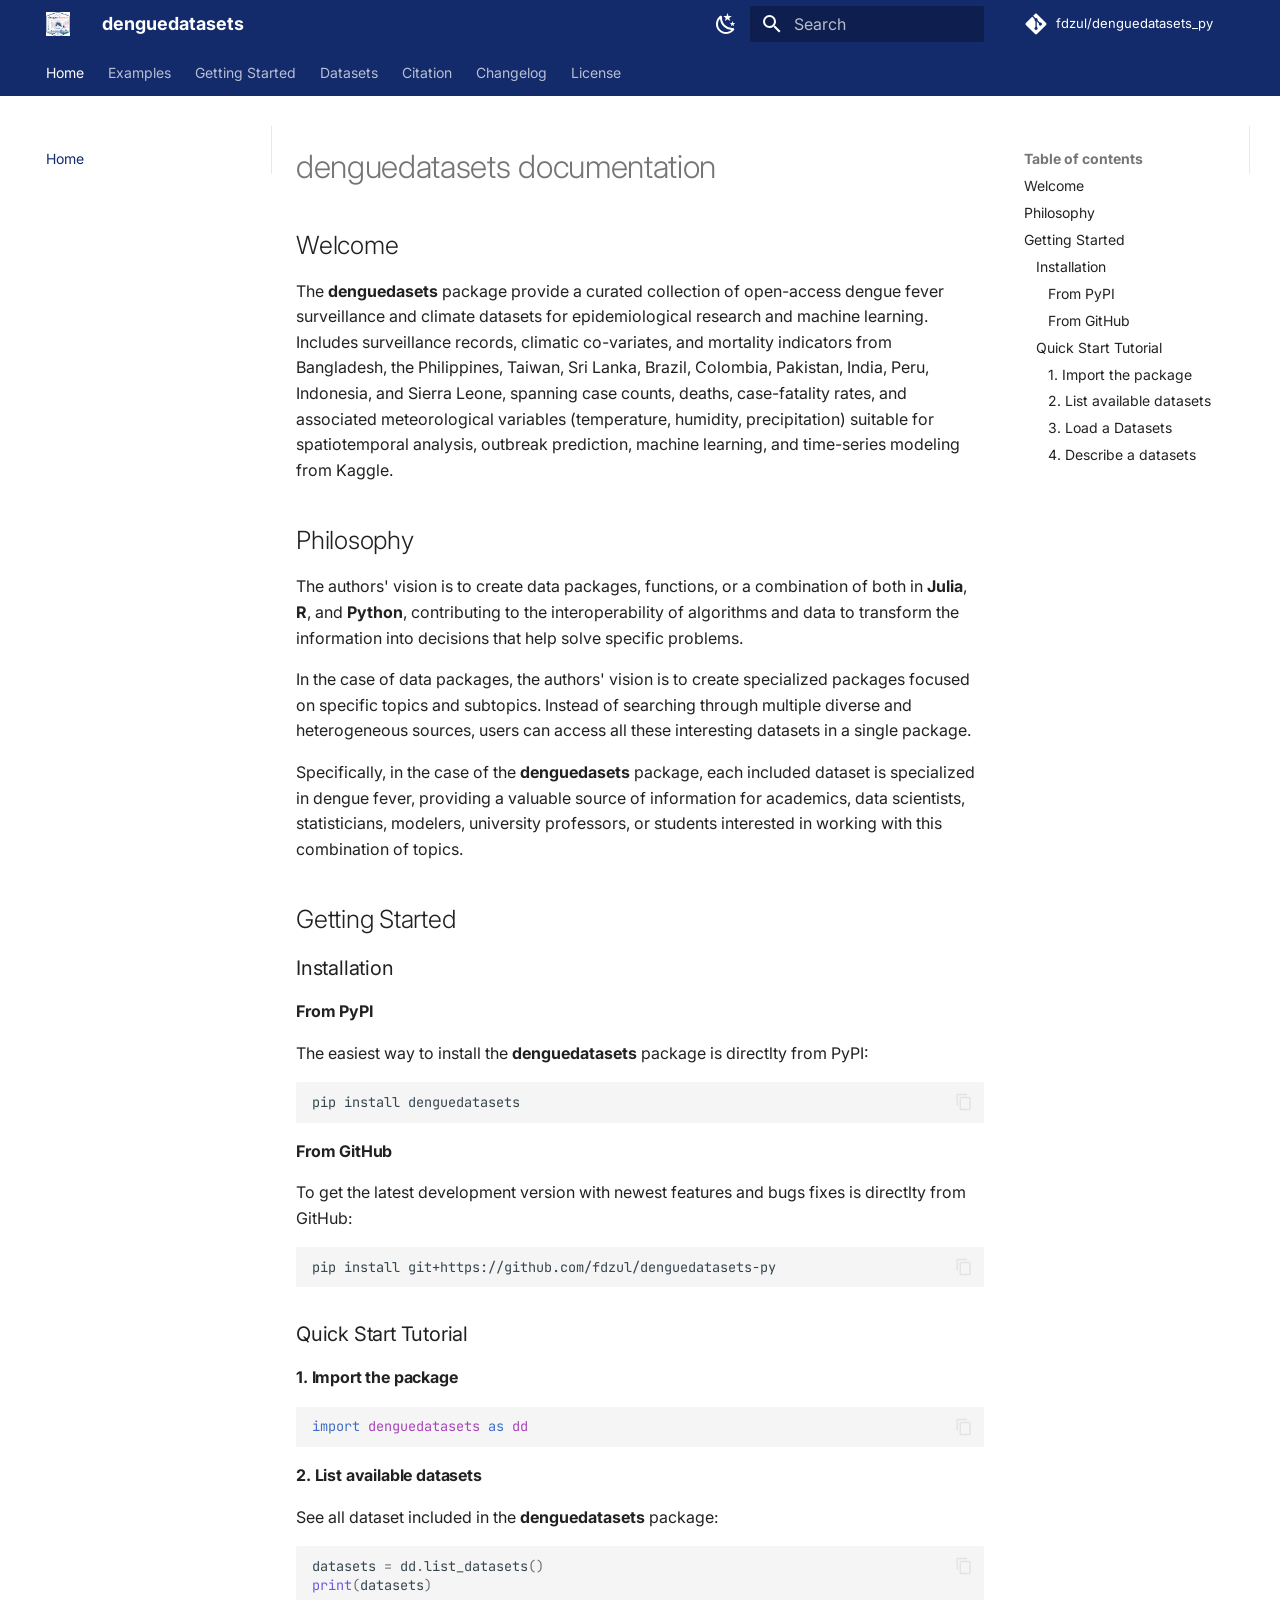
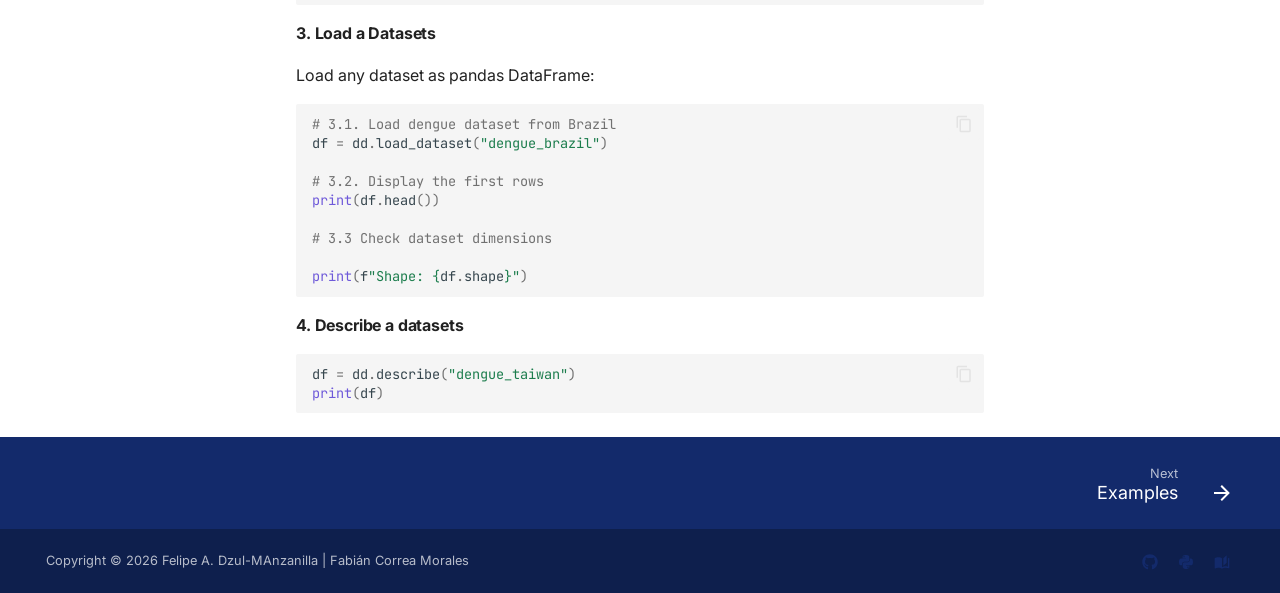
==== commit d4befdf6: "Deployed 0471a2d with MkDocs version: 1.6.1" ====
--- a/index.html
+++ b/index.html
@@ -12,7 +12,7 @@
         <meta name="author" content="Felipe Antonio Dzul Manzanilla">
       
       
-        <link rel="canonical" href="https://fdzul.github.io/denguedatasets_py/">
+        <link rel="canonical" href="https://fdzul.github.io/denguedatasets-py/">
       
       
       
@@ -200,7 +200,7 @@
     
     
       <div class="md-header__source">
-        <a href="https://github.com/fdzul/denguedatasets_py" title="Go to repository" class="md-source" data-md-component="source">
+        <a href="https://github.com/fdzul/denguedatasets-py" title="Go to repository" class="md-source" data-md-component="source">
   <div class="md-source__icon md-icon">
     
     <svg xmlns="http://www.w3.org/2000/svg" viewBox="0 0 448 512"><!--! Font Awesome Free 7.1.0 by @fontawesome - https://fontawesome.com License - https://fontawesome.com/license/free (Icons: CC BY 4.0, Fonts: SIL OFL 1.1, Code: MIT License) Copyright 2025 Fonticons, Inc.--><path d="M439.6 236.1 244 40.5c-5.4-5.5-12.8-8.5-20.4-8.5s-15 3-20.4 8.4L162.5 81l51.5 51.5c27.1-9.1 52.7 16.8 43.4 43.7l49.7 49.7c34.2-11.8 61.2 31 35.5 56.7-26.5 26.5-70.2-2.9-56-37.3L240.3 199v121.9c25.3 12.5 22.3 41.8 9.1 55-6.4 6.4-15.2 10.1-24.3 10.1s-17.8-3.6-24.3-10.1c-17.6-17.6-11.1-46.9 11.2-56v-123c-20.8-8.5-24.6-30.7-18.6-45L142.6 101 8.5 235.1C3 240.6 0 247.9 0 255.5s3 15 8.5 20.4l195.6 195.7c5.4 5.4 12.7 8.4 20.4 8.4s15-3 20.4-8.4l194.7-194.7c5.4-5.4 8.4-12.8 8.4-20.4s-3-15-8.4-20.4"/></svg>
@@ -406,7 +406,7 @@
   </label>
   
     <div class="md-nav__source">
-      <a href="https://github.com/fdzul/denguedatasets_py" title="Go to repository" class="md-source" data-md-component="source">
+      <a href="https://github.com/fdzul/denguedatasets-py" title="Go to repository" class="md-source" data-md-component="source">
   <div class="md-source__icon md-icon">
     
     <svg xmlns="http://www.w3.org/2000/svg" viewBox="0 0 448 512"><!--! Font Awesome Free 7.1.0 by @fontawesome - https://fontawesome.com License - https://fontawesome.com/license/free (Icons: CC BY 4.0, Fonts: SIL OFL 1.1, Code: MIT License) Copyright 2025 Fonticons, Inc.--><path d="M439.6 236.1 244 40.5c-5.4-5.5-12.8-8.5-20.4-8.5s-15 3-20.4 8.4L162.5 81l51.5 51.5c27.1-9.1 52.7 16.8 43.4 43.7l49.7 49.7c34.2-11.8 61.2 31 35.5 56.7-26.5 26.5-70.2-2.9-56-37.3L240.3 199v121.9c25.3 12.5 22.3 41.8 9.1 55-6.4 6.4-15.2 10.1-24.3 10.1s-17.8-3.6-24.3-10.1c-17.6-17.6-11.1-46.9 11.2-56v-123c-20.8-8.5-24.6-30.7-18.6-45L142.6 101 8.5 235.1C3 240.6 0 247.9 0 255.5s3 15 8.5 20.4l195.6 195.7c5.4 5.4 12.7 8.4 20.4 8.4s15-3 20.4-8.4l194.7-194.7c5.4-5.4 8.4-12.8 8.4-20.4s-3-15-8.4-20.4"/></svg>
@@ -1439,7 +1439,7 @@
       
       
     
-    <a href="https://pypi.org/project/denguedatasets_py/" target="_blank" rel="noopener" title="pypi.org" class="md-social__link">
+    <a href="https://pypi.org/project/denguedatasets-py/" target="_blank" rel="noopener" title="pypi.org" class="md-social__link">
       <svg xmlns="http://www.w3.org/2000/svg" viewBox="0 0 448 512"><!--! Font Awesome Free 7.1.0 by @fontawesome - https://fontawesome.com License - https://fontawesome.com/license/free (Icons: CC BY 4.0, Fonts: SIL OFL 1.1, Code: MIT License) Copyright 2025 Fonticons, Inc.--><path d="M439.8 200.5c-7.7-30.9-22.3-54.2-53.4-54.2h-40.1v47.4c0 36.8-31.2 67.8-66.8 67.8H172.7c-29.2 0-53.4 25-53.4 54.3v101.8c0 29 25.2 46 53.4 54.3 33.8 9.9 66.3 11.7 106.8 0 26.9-7.8 53.4-23.5 53.4-54.3v-40.7H226.2v-13.6h160.2c31.1 0 42.6-21.7 53.4-54.2 11.2-33.5 10.7-65.7 0-108.6M286.2 444.7a20.4 20.4 0 1 1 0-40.7 20.4 20.4 0 1 1 0 40.7M167.8 248.1h106.8c29.7 0 53.4-24.5 53.4-54.3V91.9c0-29-24.4-50.7-53.4-55.6-35.8-5.9-74.7-5.6-106.8.1-45.2 8-53.4 24.7-53.4 55.6v40.7h106.9v13.6h-147c-31.1 0-58.3 18.7-66.8 54.2-9.8 40.7-10.2 66.1 0 108.6 7.6 31.6 25.7 54.2 56.8 54.2H101v-48.8c0-35.3 30.5-66.4 66.8-66.4m-6.6-183.4a20.4 20.4 0 1 1 0 40.8 20.4 20.4 0 1 1 0-40.8"/></svg>
     </a>
   
--- a/stylesheets/extra.css
+++ b/stylesheets/extra.css
@@ -1,87 +1,271 @@
-/*****************************************************************************
-PALETA OFICIAL
-******************************************************************************/
-
-:root {
-
-    /* Azul principal */
-    --md-primary-fg-color: #132A6B;
-
-    /* Azul hover */
-    --md-primary-fg-color--light: #1F5FBF;
-
-    /* Azul oscuro */
-    --md-primary-fg-color--dark: #0C1D4E;
-
-    /* Verde epidemiología */
-    --md-accent-fg-color: #18A558;
-
-    /* Fondo */
-    --md-default-bg-color: #FFFFFF;
-
-    /* Gris */
-    --md-default-fg-color--light: #6B7280;
-
-}
-
-/*****************************************************************************
+/******************************************************************************
+denguedatasets
+Material for MkDocs Theme
+Author: Felipe Dzul
+******************************************************************************/
+
+/******************************************************************************
+PALETTE
+******************************************************************************/
+
+:root{
+
+  /* Primary colors */
+
+  --md-primary-fg-color:            #132A6B;
+  --md-primary-fg-color--light:     #1F5FBF;
+  --md-primary-fg-color--dark:      #0E1F4D;
+
+  /* Accent */
+
+  --md-accent-fg-color:             #F47F8D;
+
+  /* Background */
+
+  --md-default-bg-color:            #FFFFFF;
+  --md-default-bg-color--light:     #F7F9FC;
+
+  /* Text */
+
+  --md-default-fg-color:            #1B1F24;
+  --md-default-fg-color--light:     #5F6C7B;
+
+  /* Links */
+
+  --md-typeset-a-color:             #1F5FBF;
+
+}
+
+/******************************************************************************
 Dark Mode
 ******************************************************************************/
 
-[data-md-color-scheme="slate"] {
-
-    --md-primary-fg-color: #1565C0;
-
-    --md-accent-fg-color: #18A558;
-
-    --md-default-bg-color: #101827;
-
-}
-
-/*****************************************************************************
-Links
-******************************************************************************/
-
-.md-typeset a {
-
-    color: #1565C0;
-
-}
-
-.md-typeset a:hover {
-
-    color: #18A558;
-
-}
-
-/*****************************************************************************
-Tables
-******************************************************************************/
-
-.md-typeset table:not([class]) th {
-
-    background: #132A6B;
-
-    color: white;
-
-}
-
-/*****************************************************************************
-Buttons
-******************************************************************************/
-
-.md-button {
-
-    border-radius: 10px;
-
-}
-
-/*****************************************************************************
-Code
-******************************************************************************/
-
-code {
-
-    border-radius: 6px;
+[data-md-color-scheme="slate"]{
+
+  --md-primary-fg-color:#1F5FBF;
+
+  --md-accent-fg-color:#F47F8D;
+
+  --md-default-bg-color:#111827;
+
+  --md-default-fg-color:#F9FAFB;
+
+}
+
+/******************************************************************************
+HEADER
+******************************************************************************/
+
+.md-header{
+
+    background:#132A6B;
+
+    box-shadow:none;
+
+}
+
+/******************************************************************************
+TABS
+******************************************************************************/
+
+.md-tabs{
+
+    background:#132A6B;
+
+}
+
+/******************************************************************************
+SIDEBAR
+******************************************************************************/
+
+.md-sidebar{
+
+    border-right:1px solid #E5EAF2;
+
+}
+
+/******************************************************************************
+LINKS
+******************************************************************************/
+
+.md-typeset a{
+
+    color:#1F5FBF;
+
+    font-weight:500;
+
+}
+
+.md-typeset a:hover{
+
+    color:#F47F8D;
+
+}
+
+/******************************************************************************
+BUTTONS
+******************************************************************************/
+
+.md-button{
+
+    border-radius:10px;
+
+    border-width:2px;
+
+}
+
+.md-button--primary{
+
+    background:#132A6B;
+
+    color:white;
+
+}
+
+.md-button--primary:hover{
+
+    background:#1F5FBF;
+
+}
+
+/******************************************************************************
+TABLES
+******************************************************************************/
+
+.md-typeset table:not([class]){
+
+    border-radius:10px;
+
+    overflow:hidden;
+
+}
+
+.md-typeset table:not([class]) th{
+
+    background:#132A6B;
+
+    color:white;
+
+}
+
+.md-typeset table:not([class]) tr:nth-child(even){
+
+    background:#F7F9FC;
+
+}
+
+/******************************************************************************
+CODE
+******************************************************************************/
+
+code{
+
+    border-radius:6px;
+
+    background:#EEF3F8;
+
+    color:#132A6B;
+
+}
+
+pre{
+
+    border-radius:10px;
+
+}
+
+/******************************************************************************
+SEARCH
+******************************************************************************/
+
+.md-search__input{
+
+    border-radius:10px;
+
+}
+
+/******************************************************************************
+ADMONITIONS
+******************************************************************************/
+
+.md-typeset .admonition.note{
+
+    border-left:5px solid #1F5FBF;
+
+}
+
+.md-typeset .admonition.tip{
+
+    border-left:5px solid #8CCFC1;
+
+}
+
+.md-typeset .admonition.warning{
+
+    border-left:5px solid #F47F8D;
+
+}
+
+/******************************************************************************
+FOOTER
+******************************************************************************/
+
+.md-footer{
+
+    background:#132A6B;
+
+}
+
+.md-footer-meta{
+
+    background:#0E1F4D;
+
+}
+
+/******************************************************************************
+HERO IMAGE
+******************************************************************************/
+
+.hero{
+
+    border-radius:18px;
+
+    background:white;
+
+    padding:2rem;
+
+    box-shadow:0 10px 35px rgba(19,42,107,.08);
+
+}
+
+/******************************************************************************
+CARDS
+******************************************************************************/
+
+.md-typeset .grid.cards>ul>li{
+
+    border-radius:16px;
+
+    border:1px solid #E5EAF2;
+
+    transition:.25s;
+
+}
+
+.md-typeset .grid.cards>ul>li:hover{
+
+    transform:translateY(-4px);
+
+    box-shadow:0 8px 30px rgba(19,42,107,.12);
+
+}
+
+/******************************************************************************
+ICONS
+******************************************************************************/
+
+.md-typeset svg{
+
+    color:#132A6B;
 
 }
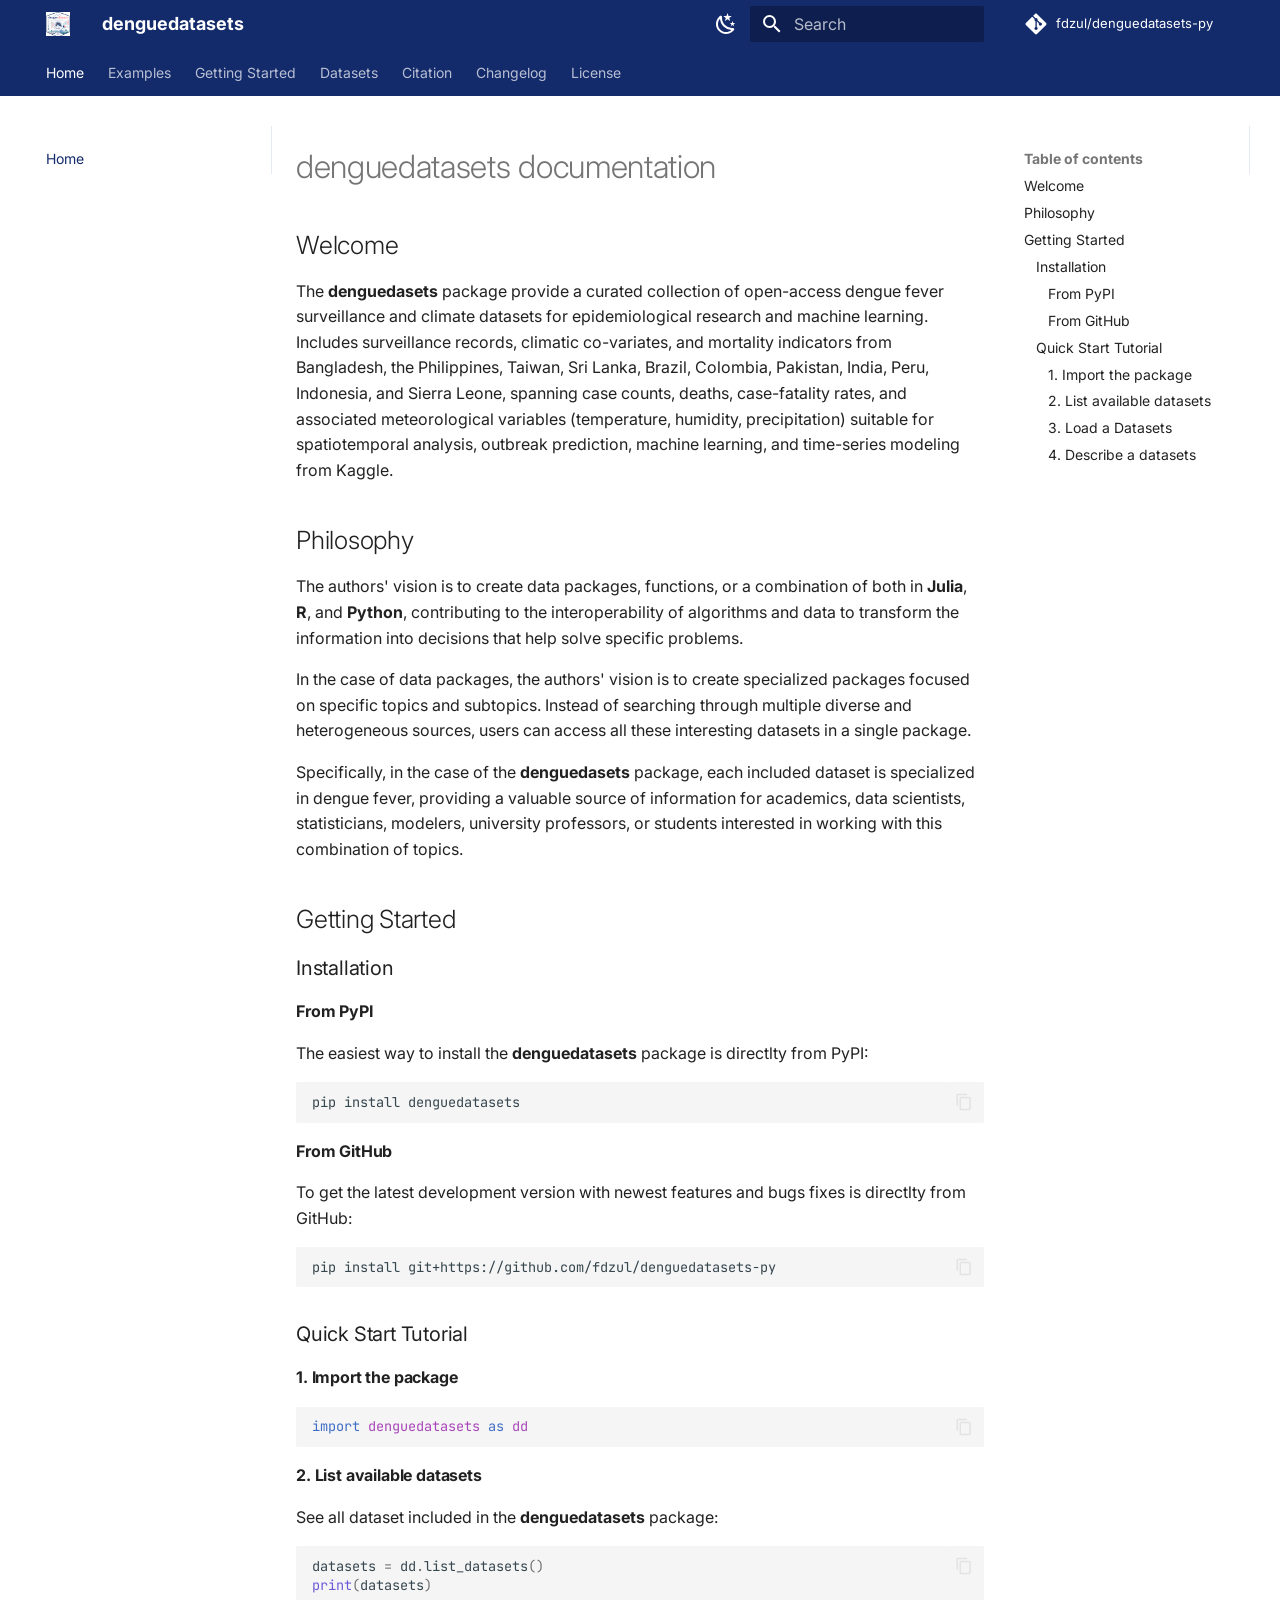
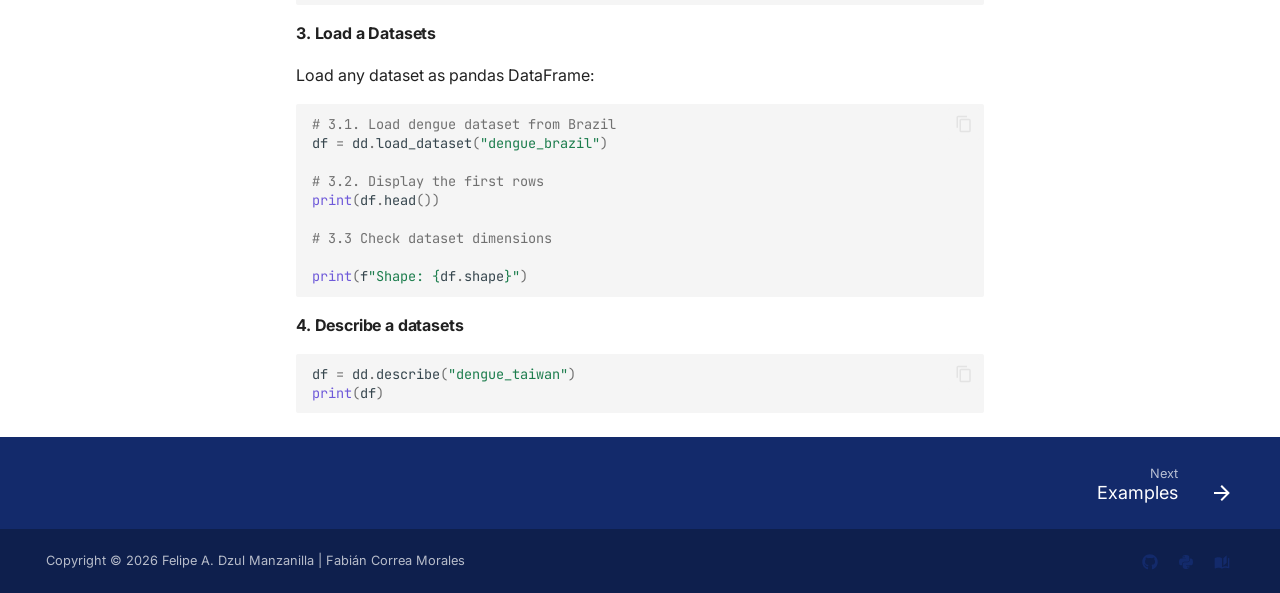
==== commit 135d38ca: "Deployed e2b9edc with MkDocs version: 1.6.1" ====
--- a/index.html
+++ b/index.html
@@ -206,7 +206,7 @@
     <svg xmlns="http://www.w3.org/2000/svg" viewBox="0 0 448 512"><!--! Font Awesome Free 7.1.0 by @fontawesome - https://fontawesome.com License - https://fontawesome.com/license/free (Icons: CC BY 4.0, Fonts: SIL OFL 1.1, Code: MIT License) Copyright 2025 Fonticons, Inc.--><path d="M439.6 236.1 244 40.5c-5.4-5.5-12.8-8.5-20.4-8.5s-15 3-20.4 8.4L162.5 81l51.5 51.5c27.1-9.1 52.7 16.8 43.4 43.7l49.7 49.7c34.2-11.8 61.2 31 35.5 56.7-26.5 26.5-70.2-2.9-56-37.3L240.3 199v121.9c25.3 12.5 22.3 41.8 9.1 55-6.4 6.4-15.2 10.1-24.3 10.1s-17.8-3.6-24.3-10.1c-17.6-17.6-11.1-46.9 11.2-56v-123c-20.8-8.5-24.6-30.7-18.6-45L142.6 101 8.5 235.1C3 240.6 0 247.9 0 255.5s3 15 8.5 20.4l195.6 195.7c5.4 5.4 12.7 8.4 20.4 8.4s15-3 20.4-8.4l194.7-194.7c5.4-5.4 8.4-12.8 8.4-20.4s-3-15-8.4-20.4"/></svg>
   </div>
   <div class="md-source__repository">
-    fdzul/denguedatasets_py
+    fdzul/denguedatasets-py
   </div>
 </a>
       </div>
@@ -412,7 +412,7 @@
     <svg xmlns="http://www.w3.org/2000/svg" viewBox="0 0 448 512"><!--! Font Awesome Free 7.1.0 by @fontawesome - https://fontawesome.com License - https://fontawesome.com/license/free (Icons: CC BY 4.0, Fonts: SIL OFL 1.1, Code: MIT License) Copyright 2025 Fonticons, Inc.--><path d="M439.6 236.1 244 40.5c-5.4-5.5-12.8-8.5-20.4-8.5s-15 3-20.4 8.4L162.5 81l51.5 51.5c27.1-9.1 52.7 16.8 43.4 43.7l49.7 49.7c34.2-11.8 61.2 31 35.5 56.7-26.5 26.5-70.2-2.9-56-37.3L240.3 199v121.9c25.3 12.5 22.3 41.8 9.1 55-6.4 6.4-15.2 10.1-24.3 10.1s-17.8-3.6-24.3-10.1c-17.6-17.6-11.1-46.9 11.2-56v-123c-20.8-8.5-24.6-30.7-18.6-45L142.6 101 8.5 235.1C3 240.6 0 247.9 0 255.5s3 15 8.5 20.4l195.6 195.7c5.4 5.4 12.7 8.4 20.4 8.4s15-3 20.4-8.4l194.7-194.7c5.4-5.4 8.4-12.8 8.4-20.4s-3-15-8.4-20.4"/></svg>
   </div>
   <div class="md-source__repository">
-    fdzul/denguedatasets_py
+    fdzul/denguedatasets-py
   </div>
 </a>
     </div>
@@ -1412,7 +1412,7 @@
       <div class="md-copyright">
   
     <div class="md-copyright__highlight">
-      Copyright © 2026 Felipe A. Dzul-MAnzanilla | Fabián Correa Morales
+      Copyright © 2026 Felipe A. Dzul Manzanilla | Fabián Correa Morales
     </div>
   
   
--- a/stylesheets/extra.css
+++ b/stylesheets/extra.css
@@ -2,6 +2,7 @@
 denguedatasets
 Material for MkDocs Theme
 Author: Felipe Dzul
+Palette source: official package logo (navy / coral / teal / periwinkle)
 ******************************************************************************/
 
 /******************************************************************************
@@ -10,15 +11,24 @@
 
 :root{
 
-  /* Primary colors */
+  /* Primary — logo navy (title "dengue", border, map) */
 
   --md-primary-fg-color:            #132A6B;
   --md-primary-fg-color--light:     #1F5FBF;
   --md-primary-fg-color--dark:      #0E1F4D;
 
-  /* Accent */
-
-  --md-accent-fg-color:             #F47F8D;
+  /* Accent — logo coral (title "datasets", accent dot, "Serotype" slice) */
+
+  --md-accent-fg-color:             #F06A78;
+  --md-accent-fg-color--transparent: #F06A7826;
+
+  /* Secondary logo colors — from the pie chart legend, used below for
+     admonitions, badges, and chart-like UI elements (not native MkDocs
+     variables, defined here for our own custom rules) */
+
+  --dd-teal:                        #4FB8A0;   /* "Surveillance" slice, palms */
+  --dd-periwinkle:                  #93A8DA;   /* "Entomology" slice, bars */
+  --dd-pale-pink:                   #F6C9CD;   /* map fill */
 
   /* Background */
 
@@ -44,7 +54,11 @@
 
   --md-primary-fg-color:#1F5FBF;
 
-  --md-accent-fg-color:#F47F8D;
+  --md-accent-fg-color:#F06A78;
+  --md-accent-fg-color--transparent: #F06A7833;
+
+  --dd-teal:#5FCBB2;
+  --dd-periwinkle:#A9BCE6;
 
   --md-default-bg-color:#111827;
 
@@ -98,7 +112,7 @@
 
 .md-typeset a:hover{
 
-    color:#F47F8D;
+    color:#F06A78;
 
 }
 
@@ -185,24 +199,32 @@
 }
 
 /******************************************************************************
-ADMONITIONS
+ADMONITIONS — mapped to the logo's pie-chart legend colors, so the docs
+site visually echoes the same four categories shown in the logo
+(Incidence=navy, Serotype=coral, Surveillance=teal, Entomology=periwinkle)
 ******************************************************************************/
 
 .md-typeset .admonition.note{
 
-    border-left:5px solid #1F5FBF;
+    border-left:5px solid var(--dd-periwinkle);
 
 }
 
 .md-typeset .admonition.tip{
 
-    border-left:5px solid #8CCFC1;
+    border-left:5px solid var(--dd-teal);
 
 }
 
 .md-typeset .admonition.warning{
 
-    border-left:5px solid #F47F8D;
+    border-left:5px solid var(--md-accent-fg-color);
+
+}
+
+.md-typeset .admonition.danger{
+
+    border-left:5px solid #C43D4E;
 
 }
 
@@ -268,4 +290,4 @@
 
     color:#132A6B;
 
-}+}
